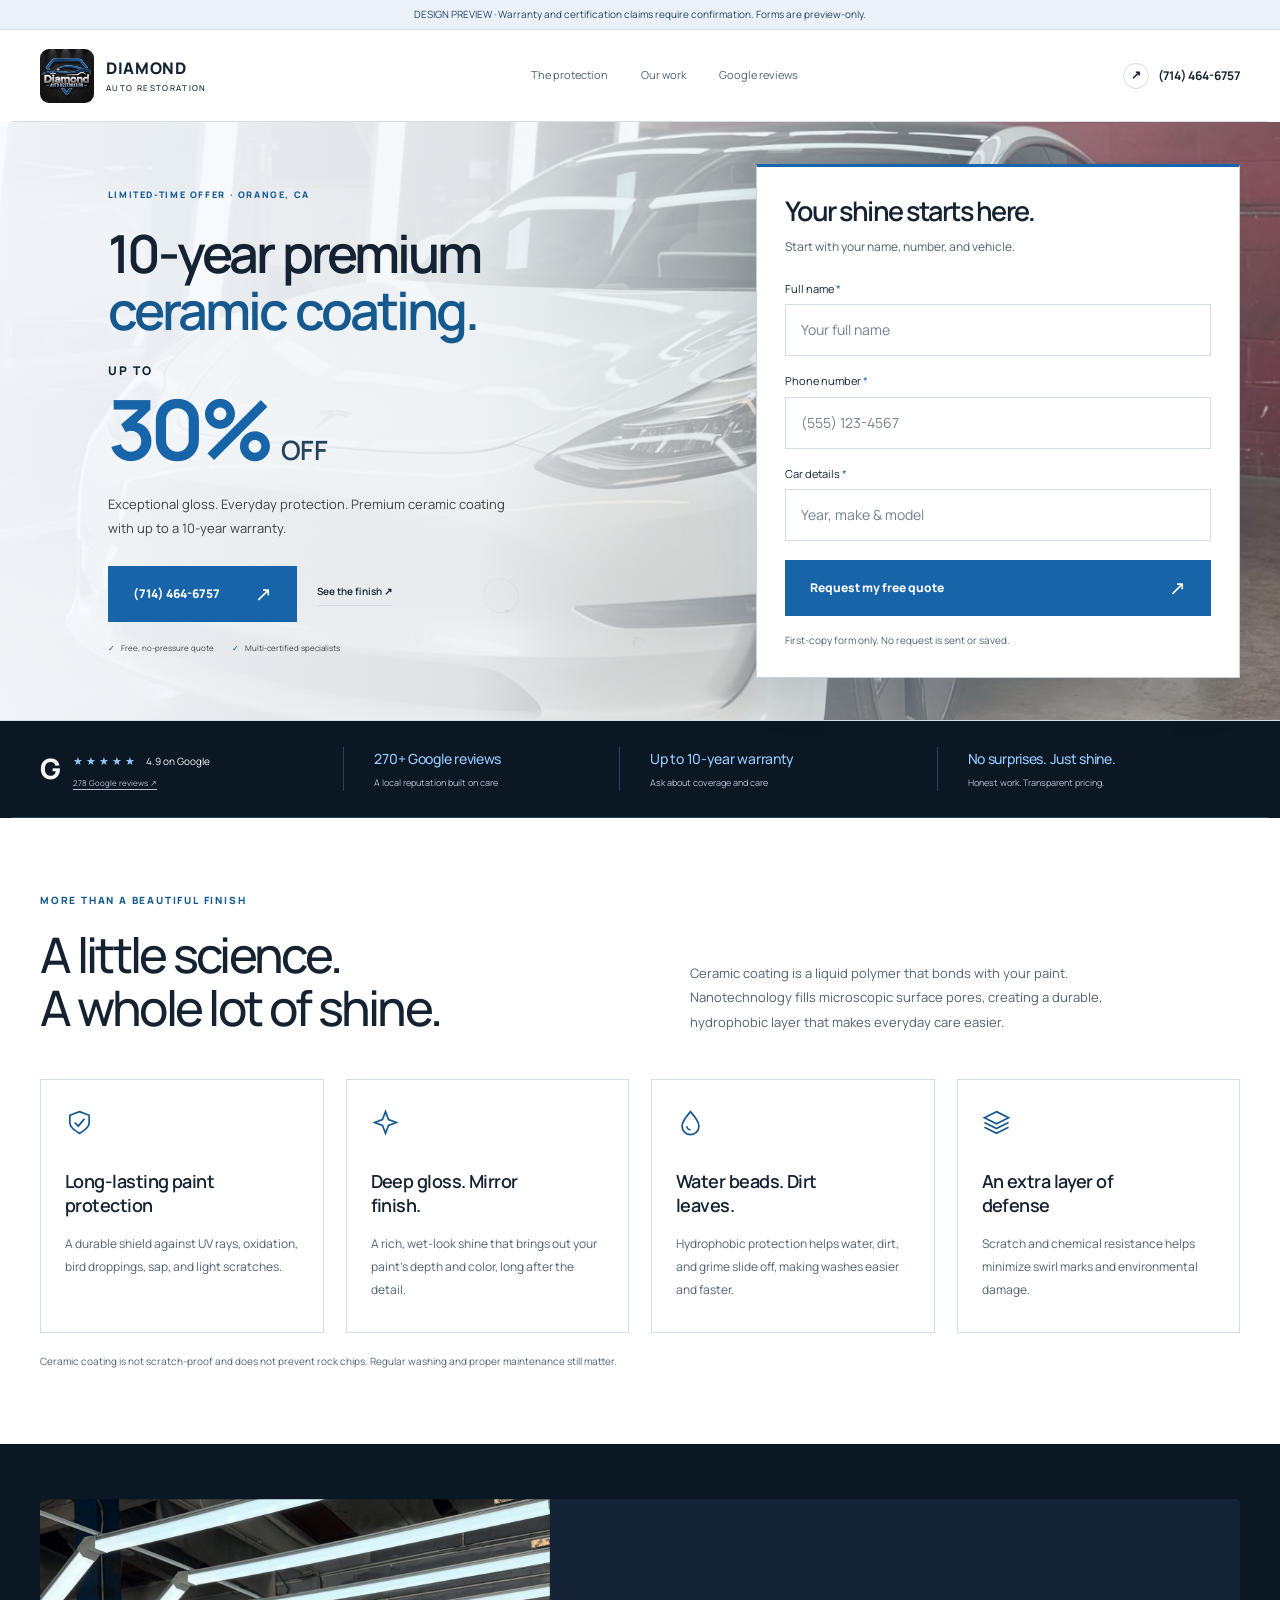
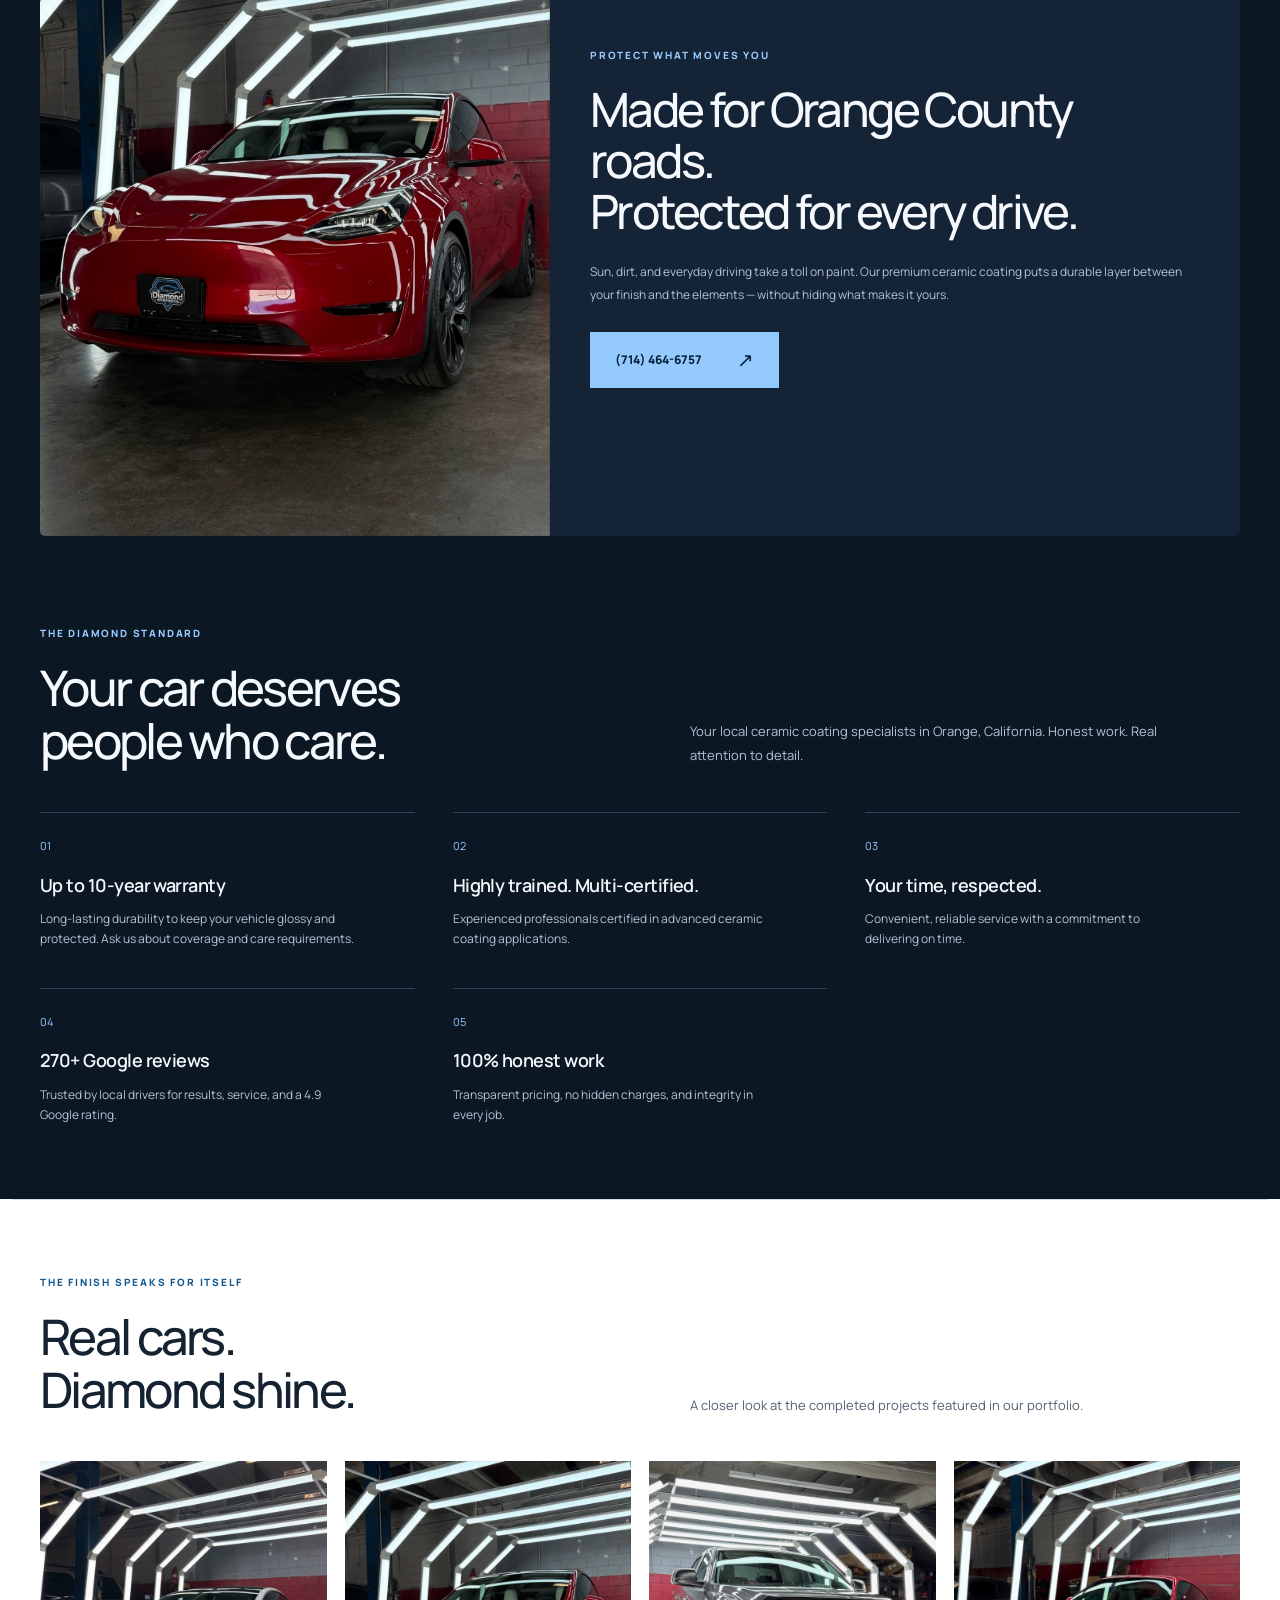
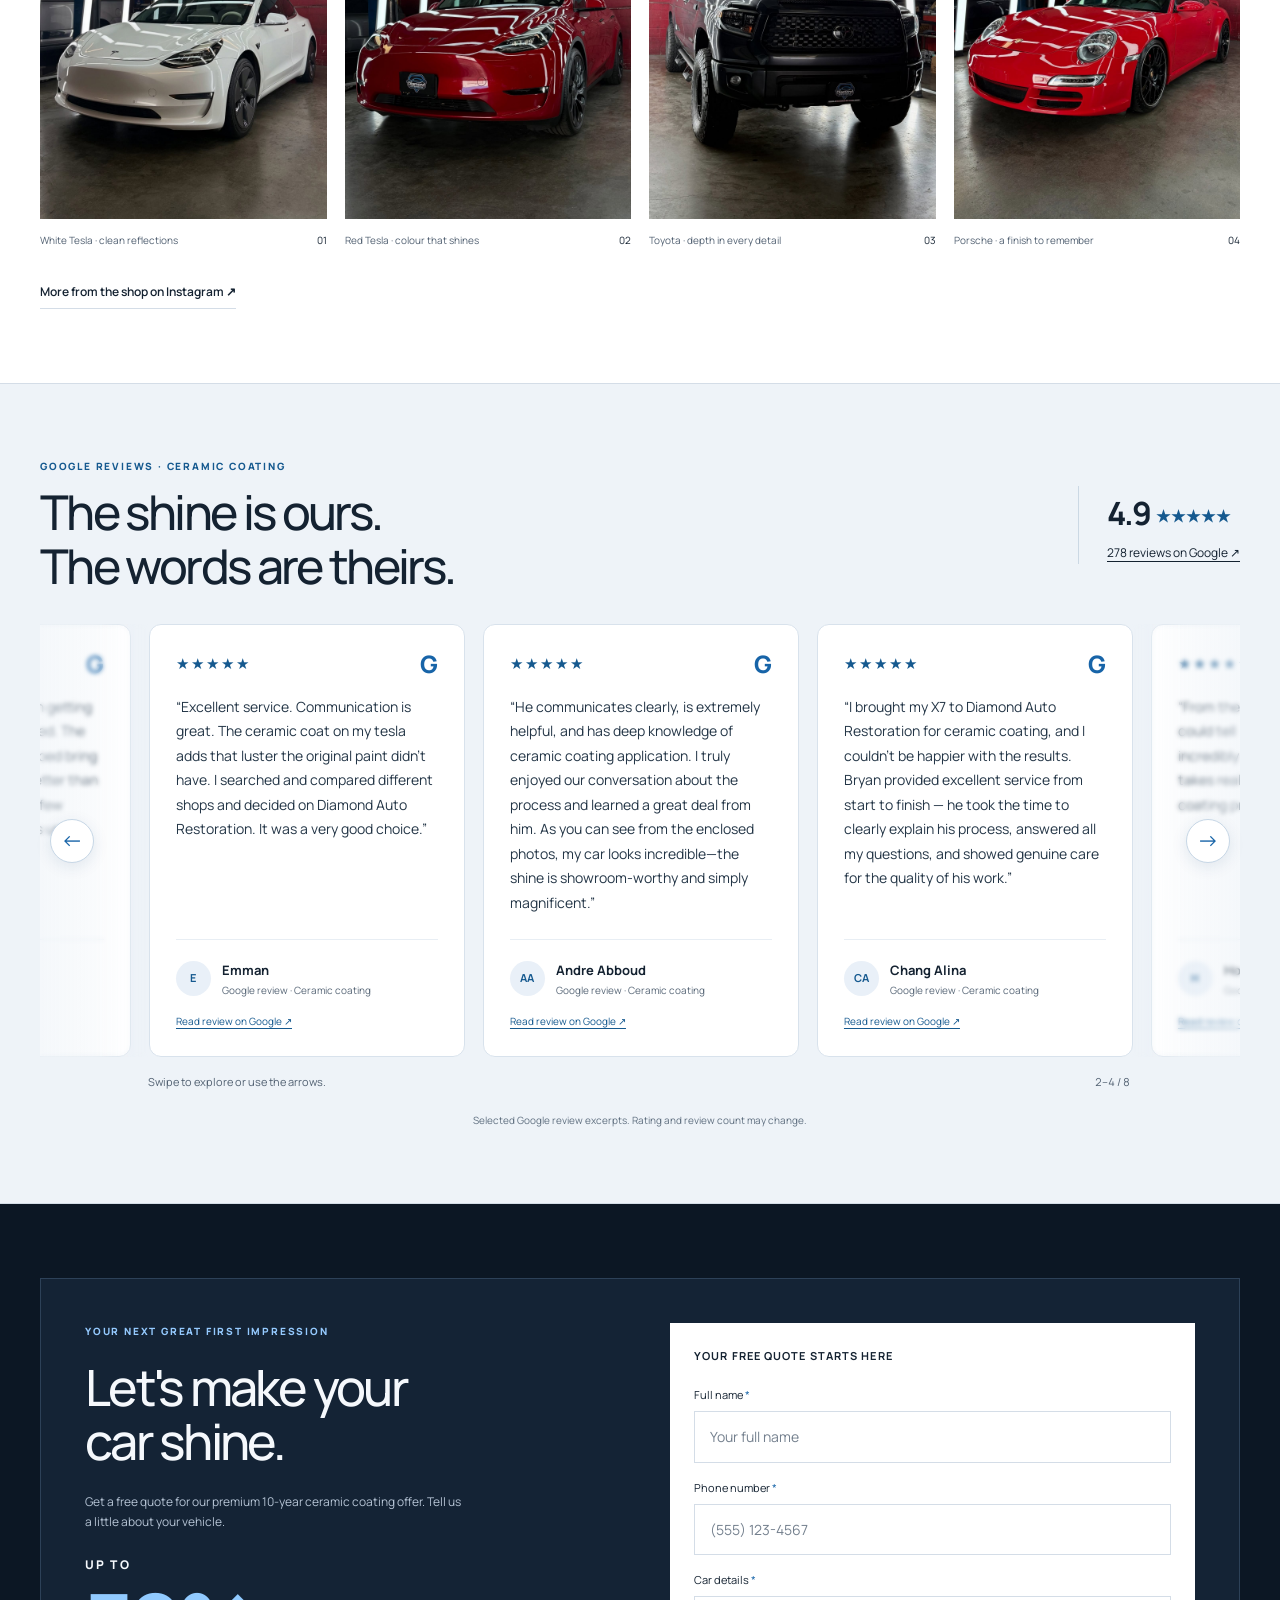
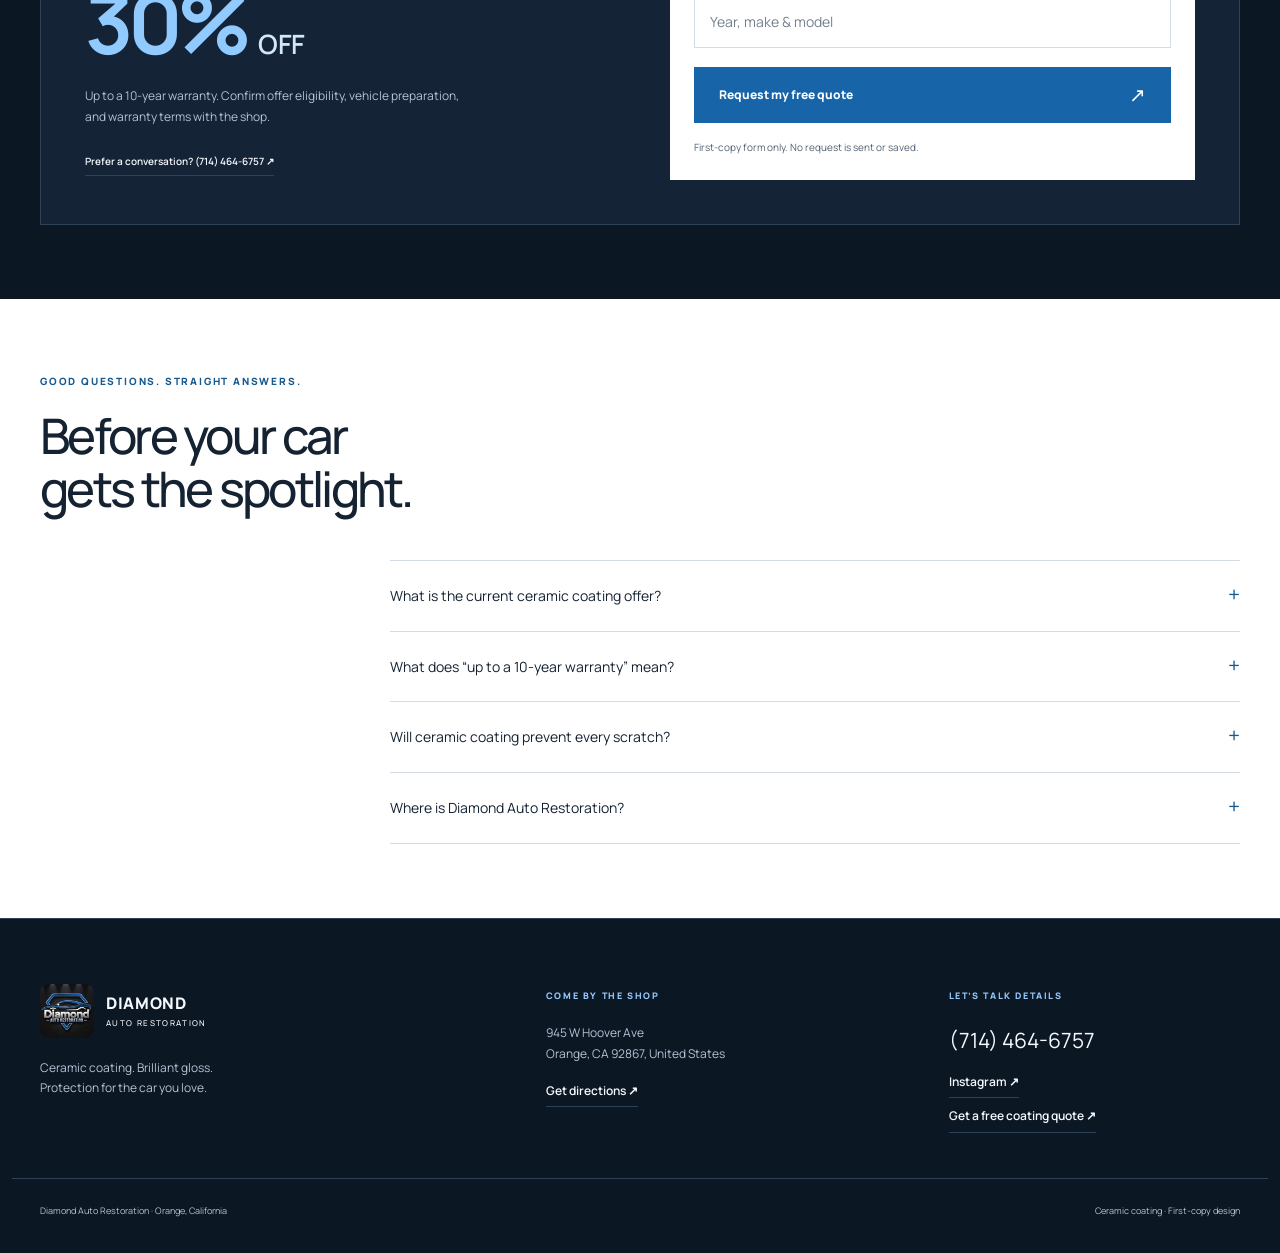
==== index.html @ 92ad7c6b "Keep only the phone button in the Orange County section" ====
<!doctype html>
<!--
  Diamond landing-page draft: selected card-carousel design, up to 30% off.
  Local preview: run python3 -m http.server 4174 --bind 127.0.0.1 from this directory; open /.
  No build or Super Shine scripts/analytics needed.
  Warranty and certification claims still need Diamond approval before publication.
  Forms are intentionally local-only for design review; connect Diamond's own form platform
  before launch, and route to a dedicated thank-you page only on its successful response.
  Logo/bio: https://www.instagram.com/diamond.auto.restoration/
  Portfolio/coating source: https://www.diamondautorestoration.com/services/ceramic-coating
  Google listing: https://share.google/E1xnnieaKPSy0a0ZR
  Eight sourced coating reviews; five Tesla-associated through wording or source photos.
  Edit index.html directly. Featured-review comparison and generator have been removed.
  Both offers use text-only blue emphasis; hero and Orange County sections show Diamond's phone button.
  Reviews show three full cards on desktop, two on tablet, and one on mobile, plus side peeks.
  The carousel starts one review in, with blurred/faded edges and overlaid side arrows.
  Native swipe and keyboard navigation stop at the eight real reviews; no duplicate cards.
  Browser regression check: await (await import('./smoke-review-carousel.js')).checkReviewCarousel()
  Each reviewer links to their individual Google Maps review, verified against Google's share data.
  Hero/scroll entrances and hover effects respect reduced motion; content stays visible without JS.
  Public design preview: https://sachita007.github.io/diamond-auto-restoration/
  Publish only this directory to the standalone Sachita007/diamond-auto-restoration repository.
  Never deploy it through Super Shine's repository or hosting configuration.
-->
<html lang="en">
<head>
  <meta charset="UTF-8">
  <meta name="viewport" content="width=device-width, initial-scale=1">
  <meta name="description" content="Ceramic coating in Orange, California. Discover Diamond Auto Restoration’s gloss, paint protection, Tesla customer reviews, and real results.">
  <meta name="robots" content="noindex, nofollow">
  <meta name="theme-color" content="#103f70">
  <title>Ceramic Coating in Orange, CA | Diamond Auto Restoration</title>
  <link rel="icon" href="assets/diamond-auto-restoration-instagram-profile.jpg">
  <link rel="preconnect" href="https://fonts.googleapis.com">
  <link rel="preconnect" href="https://fonts.gstatic.com" crossorigin>
  <link href="https://fonts.googleapis.com/css2?family=Manrope:wght@400;500;600;700;800&display=swap" rel="stylesheet">
  <link rel="stylesheet" href="base.css">
  <link rel="stylesheet" href="variant-f.css">
  <link rel="stylesheet" href="diamond.css">
  <link rel="stylesheet" href="review-variants.css">
  <script src="preview.js" defer></script>
  <script src="review-variants.js" defer></script>
</head>
<body class="variant-f diamond-page">
  <a class="skip-link" href="#main">Skip to content</a>
  <div class="draft-notice">DESIGN PREVIEW · Warranty and certification claims require confirmation. Forms are preview-only.</div>
  <header class="site-header container">
    <a class="brand" href="#" aria-label="Diamond Auto Restoration home">
      <img src="assets/diamond-auto-restoration-instagram-profile.jpg" alt="" width="60" height="60">
      <span>DIAMOND<small>AUTO RESTORATION</small></span>
    </a>
    <nav class="desktop-nav" aria-label="Main navigation">
      <a href="#benefits">The protection</a><a href="#portfolio">Our work</a><a href="#reviews">Google reviews</a>
    </nav>
    <a class="header-call" href="tel:+17144646757"><span class="phone-symbol" aria-hidden="true">↗</span> (714) 464-6757</a>
  </header>

  <main id="main">
    <section class="daylight-hero" aria-labelledby="daylight-title">
      <img class="daylight-backdrop" src="assets/ceramic-car-01.jpg" alt="" width="1440" height="1800" fetchpriority="high">
      <div class="container daylight-grid">
        <div class="daylight-copy">
          <span class="eyebrow">LIMITED-TIME OFFER · ORANGE, CA</span>
          <h1 id="daylight-title">10-year premium<br><span>ceramic coating.</span></h1>
          <div class="daylight-offer discount-offer"><span>UP TO</span><strong>30% <small>OFF</small></strong></div>
          <p>Exceptional gloss. Everyday protection. Premium ceramic coating with up to a 10-year warranty.</p>
          <div class="hero-buttons"><a class="button" href="tel:+17144646757">(714) 464-6757 <span aria-hidden="true">↗</span></a><a class="text-link" href="#portfolio">See the finish <span aria-hidden="true">↗</span></a></div>
          <div class="hero-assurance"><span>Free, no-pressure quote</span><span>Multi-certified specialists</span></div>
        </div>
        <aside class="daylight-card" aria-labelledby="hero-quote-title">
          <h2 id="hero-quote-title">Your shine starts here.</h2>
          <p>Start with your name, number, and vehicle.</p>
          <form class="quote-form" method="dialog">
            <label>Full name <span aria-hidden="true">*</span><input name="name" autocomplete="name" placeholder="Your full name" required maxlength="100"></label>
            <label>Phone number <span aria-hidden="true">*</span><input name="phone" type="tel" autocomplete="tel" placeholder="(555) 123-4567" required pattern="[+0-9 .\(\)\-]{7,25}" maxlength="25" title="Enter a phone number using 7–25 digits, spaces, or phone punctuation."></label>
            <label>Car details <span aria-hidden="true">*</span><input name="vehicle" placeholder="Year, make &amp; model" required maxlength="160"></label>
            <button class="button" type="submit">Request my free quote <span aria-hidden="true">↗</span></button>
            <p class="form-note">First-copy form only. No request is sent or saved.</p>
            <p class="form-status" role="status" tabindex="-1" hidden>This is the design first copy. Your request has not been sent. To contact Diamond, call <a href="tel:+17144646757">(714) 464-6757</a> or <a href="https://www.diamondautorestoration.com/contact-us">use the official enquiry page</a>.</p>
          </form>
        </aside>
      </div>
    </section>

    <div class="daylight-dark">
      <div class="studio-trust container">
        <div class="google-rating"><span class="google-letter" aria-hidden="true">G</span><div><span class="stars" aria-hidden="true">★★★★★</span><b>4.9 on Google</b><small><a href="https://share.google/E1xnnieaKPSy0a0ZR" target="_blank" rel="noopener noreferrer">278 Google reviews ↗</a></small></div></div>
        <div><strong>270+ Google reviews</strong><small>A local reputation built on care</small></div>
        <div><strong>Up to 10-year warranty</strong><small>Ask about coverage and care</small></div>
        <div><strong>No surprises. Just shine.</strong><small>Honest work. Transparent pricing.</small></div>
      </div>
    </div>

    <section id="benefits" class="section container" aria-labelledby="benefits-title">
      <div class="section-heading"><span class="eyebrow">MORE THAN A BEAUTIFUL FINISH</span><h2 id="benefits-title">A little science.<br>A whole lot of shine.</h2><p>Ceramic coating is a liquid polymer that bonds with your paint. Nanotechnology fills microscopic surface pores, creating a durable, hydrophobic layer that makes everyday care easier.</p></div>
      <div class="benefit-grid">
        <article class="benefit"><div class="benefit-icon"><svg viewBox="0 0 24 24" fill="none" stroke="currentColor" stroke-width="1.4" aria-hidden="true"><path d="m12 3 8 3v6c0 5-8 9-8 9s-8-4-8-9V6l8-3Z"/><path d="m8 12 3 3 5-6"/></svg></div><h3>Long-lasting paint protection</h3><p>A durable shield against UV rays, oxidation, bird droppings, sap, and light scratches.</p></article>
        <article class="benefit"><div class="benefit-icon"><svg viewBox="0 0 24 24" fill="none" stroke="currentColor" stroke-width="1.4" aria-hidden="true"><path d="m12 3 2.5 6.5L21 12l-6.5 2.5L12 21l-2.5-6.5L3 12l6.5-2.5L12 3Z"/></svg></div><h3>Deep gloss. Mirror finish.</h3><p>A rich, wet-look shine that brings out your paint’s depth and color, long after the detail.</p></article>
        <article class="benefit"><div class="benefit-icon"><svg viewBox="0 0 24 24" fill="none" stroke="currentColor" stroke-width="1.4" aria-hidden="true"><path d="M12 3S5 11 5 15a7 7 0 0 0 14 0c0-4-7-12-7-12Z"/><path d="M9 15a3 3 0 0 0 3 3"/></svg></div><h3>Water beads. Dirt leaves.</h3><p>Hydrophobic protection helps water, dirt, and grime slide off, making washes easier and faster.</p></article>
        <article class="benefit"><div class="benefit-icon"><svg viewBox="0 0 24 24" fill="none" stroke="currentColor" stroke-width="1.4" aria-hidden="true"><path d="m12 3 10 5-10 5L2 8l10-5Z"/><path d="m2 12 10 5 10-5M2 16l10 5 10-5"/></svg></div><h3>An extra layer of defense</h3><p>Scratch and chemical resistance helps minimize swirl marks and environmental damage.</p></article>
      </div>
      <p class="fine-print">Ceramic coating is not scratch-proof and does not prevent rock chips. Regular washing and proper maintenance still matter.</p>
    </section>

    <div class="daylight-dark daylight-story">
      <div class="container">
        <section class="studio-statement" aria-labelledby="story-title">
          <img src="assets/ceramic-car-02.jpg" alt="Red Tesla with a reflective finish in Diamond Auto Restoration’s coating studio" width="1440" height="1800" loading="lazy">
          <div><span class="eyebrow">PROTECT WHAT MOVES YOU</span><h2 id="story-title">Made for Orange County roads.<br>Protected for every drive.</h2><p>Sun, dirt, and everyday driving take a toll on paint. Our premium ceramic coating puts a durable layer between your finish and the elements — without hiding what makes it yours.</p><div class="hero-buttons"><a class="button" href="tel:+17144646757">(714) 464-6757 <span aria-hidden="true">↗</span></a></div></div>
        </section>
      </div>
      <section id="why" class="section container" aria-labelledby="why-title">
        <div class="section-heading"><span class="eyebrow">THE DIAMOND STANDARD</span><h2 id="why-title">Your car deserves<br>people who care.</h2><p>Your local ceramic coating specialists in Orange, California. Honest work. Real attention to detail.</p></div>
        <div class="why-grid">
          <article class="reason"><span class="reason-number">01</span><h3>Up to 10-year warranty</h3><p>Long-lasting durability to keep your vehicle glossy and protected. Ask us about coverage and care requirements.</p></article>
          <article class="reason"><span class="reason-number">02</span><h3>Highly trained. Multi-certified.</h3><p>Experienced professionals certified in advanced ceramic coating applications.</p></article>
          <article class="reason"><span class="reason-number">03</span><h3>Your time, respected.</h3><p>Convenient, reliable service with a commitment to delivering on time.</p></article>
          <article class="reason"><span class="reason-number">04</span><h3>270+ Google reviews</h3><p>Trusted by local drivers for results, service, and a 4.9 Google rating.</p></article>
          <article class="reason"><span class="reason-number">05</span><h3>100% honest work</h3><p>Transparent pricing, no hidden charges, and integrity in every job.</p></article>
        </div>
      </section>
    </div>

    <section id="portfolio" class="section container" aria-labelledby="portfolio-title">
      <div class="section-heading"><span class="eyebrow">THE FINISH SPEAKS FOR ITSELF</span><h2 id="portfolio-title">Real cars.<br>Diamond shine.</h2><p>A closer look at the completed projects featured in our portfolio.</p></div>
      <div class="portfolio-grid">
        <figure><img src="assets/ceramic-car-01.jpg" alt="White Tesla in Diamond’s ceramic coating studio" loading="lazy" width="1440" height="1800"><figcaption><span>White Tesla · clean reflections</span><span>01</span></figcaption></figure>
        <figure><img src="assets/ceramic-car-02.jpg" alt="Red Tesla with Diamond Auto Restoration plate and glossy paint" loading="lazy" width="1440" height="1800"><figcaption><span>Red Tesla · colour that shines</span><span>02</span></figcaption></figure>
        <figure><img src="assets/ceramic-car-03.jpg" alt="Dark Toyota pickup reflecting the Diamond studio lights" loading="lazy" width="1440" height="1800"><figcaption><span>Toyota · depth in every detail</span><span>03</span></figcaption></figure>
        <figure><img src="assets/ceramic-car-04.jpg" alt="Red Porsche in Diamond Auto Restoration’s ceramic coating portfolio" loading="lazy" width="1440" height="1800"><figcaption><span>Porsche · a finish to remember</span><span>04</span></figcaption></figure>
      </div>
      <a class="text-link" href="https://www.instagram.com/diamond.auto.restoration/" target="_blank" rel="noopener noreferrer">More from the shop on Instagram <span aria-hidden="true">↗</span></a>
    </section>

    <section id="reviews" class="reviews-section review-version-cards" aria-labelledby="reviews-title">
      <div class="section container">
        <div class="section-heading"><span class="eyebrow">GOOGLE REVIEWS · CERAMIC COATING</span><h2 id="reviews-title">The shine is ours.<br>The words are theirs.</h2><div class="review-summary"><strong>4.9 <span class="stars" aria-hidden="true">★★★★★</span></strong><a href="https://share.google/E1xnnieaKPSy0a0ZR" target="_blank" rel="noopener noreferrer">278 reviews on Google ↗</a><p>Real experiences.<br>A finish worth talking about.</p></div></div>
        <div class="review-stage">
          
          <div class="review-carousel">
            <div id="review-track" class="review-track" role="region" aria-label="Ceramic coating customer reviews" aria-describedby="reviews-help" tabindex="0">
          <article class="review-card" aria-label="Review 1 of 8">
            <div class="review-top"><span class="stars" aria-label="5 out of 5 stars">★★★★★</span><span class="google-letter" aria-hidden="true">G</span></div>
            <blockquote>“Bryan did an awesome job with getting my Tesla Model 3 ceramic coated. The one step polish he did really helped bring out the paint shine and even better than factory when I had picked it up few weeks back. Car looks like glass under the sun.”</blockquote>
            <div class="review-author"><span class="avatar" aria-hidden="true">OW</span><div><strong>Oliver Wong</strong><small>Google review · Ceramic coating</small></div></div>
            <a class="review-source" href="https://www.google.com/maps/reviews/data=!4m8!14m7!1m6!2m5!1sCi9DQUlRQUNvZENodHljRjlvT25wS2JUSlVlV3d0YnpSRlVXRjVSRzVEUlVsbE1FRRAB!2m1!1s0x0:0xcd00a40884d2c990!3m1!1s2@1:CAIQACodChtycF9oOnpKbTJUeWwtbzRFUWF5RG5DRUllMEE%7C%7C?hl=en-GB" target="_blank" rel="noopener noreferrer">Read review on Google ↗</a>
          </article>
          <article class="review-card" aria-label="Review 2 of 8">
            <div class="review-top"><span class="stars" aria-label="5 out of 5 stars">★★★★★</span><span class="google-letter" aria-hidden="true">G</span></div>
            <blockquote>“Excellent service. Communication is great. The ceramic coat on my tesla adds that luster the original paint didn't have. I searched and compared different shops and decided on Diamond Auto Restoration. It was a very good choice.”</blockquote>
            <div class="review-author"><span class="avatar" aria-hidden="true">E</span><div><strong>Emman</strong><small>Google review · Ceramic coating</small></div></div>
            <a class="review-source" href="https://www.google.com/maps/reviews/data=!4m8!14m7!1m6!2m5!1sCi9DQUlRQUNvZENodHljRjlvT25kRWJWcDFRbUZPVFhsdGEzaEdZakJXTTFNek1tYxAB!2m1!1s0x0:0xcd00a40884d2c990!3m1!1s2@1:CAIQACodChtycF9oOndEbVp1QmFOTXlta3hGYjBWM1MzMmc%7C%7C?hl=en-GB" target="_blank" rel="noopener noreferrer">Read review on Google ↗</a>
          </article>
          <article class="review-card" aria-label="Review 3 of 8">
            <div class="review-top"><span class="stars" aria-label="5 out of 5 stars">★★★★★</span><span class="google-letter" aria-hidden="true">G</span></div>
            <blockquote>“He communicates clearly, is extremely helpful, and has deep knowledge of ceramic coating application. I truly enjoyed our conversation about the process and learned a great deal from him. As you can see from the enclosed photos, my car looks incredible—the shine is showroom-worthy and simply magnificent.”</blockquote>
            <div class="review-author"><span class="avatar" aria-hidden="true">AA</span><div><strong>Andre Abboud</strong><small>Google review · Ceramic coating</small></div></div>
            <a class="review-source" href="https://www.google.com/maps/reviews/data=!4m8!14m7!1m6!2m5!1sCi9DQUlRQUNvZENodHljRjlvT2tWU0xYVlNOVXRDZVdkWFgweFBRMUZOVUhremRIYxAB!2m1!1s0x0:0xcd00a40884d2c990!3m1!1s2@1:CAIQACodChtycF9oOkVSLXVSNUtCeWdXX0xPQ1FNUHkzdHc%7C%7C?hl=en-GB" target="_blank" rel="noopener noreferrer">Read review on Google ↗</a>
          </article>
          <article class="review-card" aria-label="Review 4 of 8">
            <div class="review-top"><span class="stars" aria-label="5 out of 5 stars">★★★★★</span><span class="google-letter" aria-hidden="true">G</span></div>
            <blockquote>“I brought my X7 to Diamond Auto Restoration for ceramic coating, and I couldn't be happier with the results. Bryan provided excellent service from start to finish — he took the time to clearly explain his process, answered all my questions, and showed genuine care for the quality of his work.”</blockquote>
            <div class="review-author"><span class="avatar" aria-hidden="true">CA</span><div><strong>Chang Alina</strong><small>Google review · Ceramic coating</small></div></div>
            <a class="review-source" href="https://www.google.com/maps/reviews/data=!4m8!14m7!1m6!2m5!1sCi9DQUlRQUNvZENodHljRjlvT2xZMFMxaFJaelUzYlRoVFlTMUlWRVJGUXpkaE1HYxAB!2m1!1s0x0:0xcd00a40884d2c990!3m1!1s2@1:CAIQACodChtycF9oOlY0S1hRZzU3bThTYS1IVERFQzdhMGc%7C%7C?hl=en-GB" target="_blank" rel="noopener noreferrer">Read review on Google ↗</a>
          </article>
          <article class="review-card" aria-label="Review 5 of 8">
            <div class="review-top"><span class="stars" aria-label="5 out of 5 stars">★★★★★</span><span class="google-letter" aria-hidden="true">G</span></div>
            <blockquote>“From the moment I dropped off my car, I could tell I was in good hands. He’s incredibly detail oriented, patient, and takes real pride in his work! The ceramic coating process was meticulous.”</blockquote>
            <div class="review-author"><span class="avatar" aria-hidden="true">H</span><div><strong>Hosh</strong><small>Google review · Ceramic coating</small></div></div>
            <a class="review-source" href="https://www.google.com/maps/reviews/data=!4m8!14m7!1m6!2m5!1sChZDSUhNMG9nS0VJQ0FnTUNZMUllWVdnEAE!2m1!1s0x0:0xcd00a40884d2c990!3m1!1s2@1:CIHM0ogKEICAgMCY1IeYWg%7C%7C?hl=en-GB" target="_blank" rel="noopener noreferrer">Read review on Google ↗</a>
          </article>
          <article class="review-card" aria-label="Review 6 of 8">
            <div class="review-top"><span class="stars" aria-label="5 out of 5 stars">★★★★★</span><span class="google-letter" aria-hidden="true">G</span></div>
            <blockquote>“Diamond Auto Restoration was my choice for a coating of ceramic wax. I purchased a new Tesla and needed the treatment rapidly. I received a quote, accepted it and dropped my Tesla at their location. Four hours later I picked it up.”</blockquote>
            <div class="review-author"><span class="avatar" aria-hidden="true">DR</span><div><strong>David Rothman</strong><small>Google review · Ceramic coating</small></div></div>
            <a class="review-source" href="https://www.google.com/maps/reviews/data=!4m8!14m7!1m6!2m5!1sCi9DQUlRQUNvZENodHljRjlvT2poQmNHOHdkRjh5WVZkZk1GcHRlWEpNU25sVlVFRRAB!2m1!1s0x0:0xcd00a40884d2c990!3m1!1s2@1:CAIQACodChtycF9oOjhBcG8wdF8yYVdfMFpteXJMSnlVUEE%7C%7C?hl=en-GB" target="_blank" rel="noopener noreferrer">Read review on Google ↗</a>
          </article>
          <article class="review-card" aria-label="Review 7 of 8">
            <div class="review-top"><span class="stars" aria-label="5 out of 5 stars">★★★★★</span><span class="google-letter" aria-hidden="true">G</span></div>
            <blockquote>“I recently had my Honda Pilot ceramic coated at this establishment, and the results exceeded my expectations. From start to finish, the team was professional, knowledgeable, and took the time to explain the process and benefits of ceramic coating.”</blockquote>
            <div class="review-author"><span class="avatar" aria-hidden="true">LR</span><div><strong>Laura Rodriguez-Gomez</strong><small>Google review · Ceramic coating</small></div></div>
            <a class="review-source" href="https://www.google.com/maps/reviews/data=!4m8!14m7!1m6!2m5!1sCi9DQUlRQUNvZENodHljRjlvT2pKRWVIQkxRazlIVFY5M1MxVkhURFZTYm1seVVuYxAB!2m1!1s0x0:0xcd00a40884d2c990!3m1!1s2@1:CAIQACodChtycF9oOjJEeHBLQk9HTV93S1VHTDVSbmlyUnc%7C%7C?hl=en-GB" target="_blank" rel="noopener noreferrer">Read review on Google ↗</a>
          </article>
          <article class="review-card" aria-label="Review 8 of 8">
            <div class="review-top"><span class="stars" aria-label="5 out of 5 stars">★★★★★</span><span class="google-letter" aria-hidden="true">G</span></div>
            <blockquote>“Love the result of the ceramic coating by Diamond Auto Restoration. They have their own shop that you go to and not someone that comes to your place and do it outside.”</blockquote>
            <div class="review-author"><span class="avatar" aria-hidden="true">RD</span><div><strong>Roy David</strong><small>Google review · Ceramic coating</small></div></div>
            <a class="review-source" href="https://www.google.com/maps/reviews/data=!4m8!14m7!1m6!2m5!1sCi9DQUlRQUNvZENodHljRjlvT2tWelJHVlhVbVZuZVhaTU1EVlliR2gwYW5kclgzYxAB!2m1!1s0x0:0xcd00a40884d2c990!3m1!1s2@1:CAIQACodChtycF9oOkVzRGVXUmVneXZMMDVYbGh0andrX3c%7C%7C?hl=en-GB" target="_blank" rel="noopener noreferrer">Read review on Google ↗</a>
          </article>
            </div>
            <div class="reviews-toolbar">
              <p id="reviews-help">Swipe to explore or use the arrows.</p>
              <div class="review-controls" hidden>
                <button type="button" data-review-step="-1" aria-label="Previous review" aria-controls="review-track">←</button>
                <output class="review-position" aria-live="polite" aria-atomic="true">1 / 8</output>
                <button type="button" data-review-step="1" aria-label="Next review" aria-controls="review-track">→</button>
              </div>
            </div>
          </div>
        </div>
        <p class="fine-print">Selected Google review excerpts. Rating and review count may change.</p>
      </div>
    </section>

    <div class="daylight-dark">
      <section id="quote" class="section container" aria-labelledby="quote-title">
        <div class="quote-layout">
          <div class="quote-copy"><span class="eyebrow">YOUR NEXT GREAT FIRST IMPRESSION</span><h2 id="quote-title">Let's make your<br>car shine.</h2><p>Get a free quote for our premium 10-year ceramic coating offer. Tell us a little about your vehicle.</p><div class="discount-offer"><span>UP TO</span><strong>30% <small>OFF</small></strong></div><p>Up to a 10-year warranty. Confirm offer eligibility, vehicle preparation, and warranty terms with the shop.</p><a class="text-link" href="tel:+17144646757">Prefer a conversation? (714) 464-6757 ↗</a></div>
          <form class="quote-form lower-quote-form" method="dialog">
            <span class="form-kicker">YOUR FREE QUOTE STARTS HERE</span>
            <label>Full name <span aria-hidden="true">*</span><input name="name" autocomplete="name" placeholder="Your full name" required maxlength="100"></label>
            <label>Phone number <span aria-hidden="true">*</span><input name="phone" type="tel" autocomplete="tel" placeholder="(555) 123-4567" required pattern="[+0-9 .\(\)\-]{7,25}" maxlength="25" title="Enter a phone number using 7–25 digits, spaces, or phone punctuation."></label>
            <label>Car details <span aria-hidden="true">*</span><input name="vehicle" placeholder="Year, make &amp; model" required maxlength="160"></label>
            <button class="button" type="submit">Request my free quote <span aria-hidden="true">↗</span></button>
            <p class="form-note">First-copy form only. No request is sent or saved.</p>
            <p class="form-status" role="status" tabindex="-1" hidden>This is the design first copy. Your request has not been sent. To contact Diamond, call <a href="tel:+17144646757">(714) 464-6757</a> or <a href="https://www.diamondautorestoration.com/contact-us">use the official enquiry page</a>.</p>
          </form>
        </div>
      </section>
    </div>

    <section id="faq" class="section container" aria-labelledby="faq-title">
      <div class="section-heading"><span class="eyebrow">GOOD QUESTIONS. STRAIGHT ANSWERS.</span><h2 id="faq-title">Before your car<br>gets the spotlight.</h2></div>
      <div class="faq-list">
        <details><summary>What is the current ceramic coating offer?</summary><p>Get up to 30% off premium ceramic coating for a limited time. Request a free quote from Diamond Auto Restoration to confirm your vehicle’s preparation needs, offer eligibility, and final quote.</p></details>
        <details><summary>What does “up to a 10-year warranty” mean?</summary><p>The advertised coating offers up to 10 years of warranty and durability. Ask Diamond Auto Restoration about the specific coverage, eligibility, and maintenance requirements for your vehicle before booking.</p></details>
        <details><summary>Will ceramic coating prevent every scratch?</summary><p>No. It helps resist light scratches, swirl marks, chemicals, and environmental contamination, but it is not scratch-proof. Proper care still matters.</p></details>
        <details><summary>Where is Diamond Auto Restoration?</summary><p>Visit us at 945 W Hoover Ave, Orange, CA 92867, United States. Call <a href="tel:+17144646757">(714) 464-6757</a> to discuss your vehicle.</p></details>
      </div>
    </section>
  </main>

  <footer class="site-footer">
    <div class="container footer-grid">
      <div><a class="brand" href="#"><img src="assets/diamond-auto-restoration-instagram-profile.jpg" alt="Diamond Auto Restoration Instagram logo" width="60" height="60"><span>DIAMOND<small>AUTO RESTORATION</small></span></a><p>Ceramic coating. Brilliant gloss.<br>Protection for the car you love.</p></div>
      <div><span class="eyebrow">COME BY THE SHOP</span><address>945 W Hoover Ave<br>Orange, CA 92867, United States</address><a class="text-link" href="https://share.google/E1xnnieaKPSy0a0ZR" target="_blank" rel="noopener noreferrer">Get directions ↗</a></div>
      <div><span class="eyebrow">LET’S TALK DETAILS</span><a class="footer-phone" href="tel:+17144646757">(714) 464-6757</a><a class="text-link" href="https://www.instagram.com/diamond.auto.restoration/" target="_blank" rel="noopener noreferrer">Instagram ↗</a><a class="text-link" href="https://www.diamondautorestoration.com/contact-us">Get a free coating quote ↗</a></div>
    </div>
    <div class="container footer-bottom"><span>Diamond Auto Restoration · Orange, California</span><span>Ceramic coating · First-copy design</span></div>
  </footer>
</body>
</html>
---- base.css ----
*{box-sizing:border-box}html{scroll-behavior:smooth;scroll-padding-top:30px}body{margin:0;--bg:#101110;--surface:#191b19;--text:#f6f5ef;--muted:#a9ada7;--line:#343832;--accent:#d6eea6;--on-accent:#172015;background:var(--bg);color:var(--text);font-family:'Manrope',sans-serif;font-size:14px;line-height:1.7}button,input{font:inherit}button,a,input,summary{-webkit-tap-highlight-color:transparent}a{color:inherit;text-decoration:none}button,a,summary{touch-action:manipulation}button{cursor:pointer}a:hover{text-decoration:none}a:focus-visible,button:focus-visible,input:focus-visible,summary:focus-visible{outline:3px solid var(--accent);outline-offset:5px}button:disabled{cursor:default}img{display:block;max-width:100%;object-fit:cover}h1,h2,h3,p,figure{margin:0}h1,h2,h3{line-height:1.08}h1,h2{font-weight:500;letter-spacing:-.055em}p{color:var(--muted)}h3{font-size:18px;font-weight:600;letter-spacing:-.03em;line-height:1.35}.container{width:min(1256px,100%);margin-inline:auto;padding-inline:28px}.section{padding-block:94px}.eyebrow{display:block;color:var(--accent);font-size:10px;letter-spacing:.18em;font-weight:800;line-height:1.7;margin-bottom:20px}.button{display:inline-flex;align-items:center;justify-content:space-between;gap:35px;background:var(--accent);color:var(--on-accent);padding:17px 24px;font-size:12px;line-height:1.5;font-weight:800;border:1px solid transparent;border-radius:3px;transition:filter .2s,transform .2s}.button:hover{filter:brightness(1.1);transform:translateY(-2px)}.button span{font-size:20px;font-weight:400;line-height:1}.button.secondary{background:transparent;color:var(--text);border-color:var(--line)}.text-link{display:inline-block;font-size:12px;border-bottom:1px solid var(--line);padding-bottom:5px;font-weight:600}.text-link:hover{color:var(--accent)}.site-header{height:100px;display:flex;align-items:center;justify-content:space-between;gap:28px;position:relative;z-index:5}.brand{display:flex;align-items:center;gap:12px;flex-shrink:0}.brand img{border-radius:50%;width:49px;height:49px}.brand>span{font-size:16px;font-weight:800;letter-spacing:.04em;line-height:1.25}.brand small{display:block;font-size:8px;font-weight:500;letter-spacing:.31em;margin-top:5px}.desktop-nav{display:flex;gap:33px;font-size:11px;color:var(--muted)}.desktop-nav a:hover{color:var(--text)}.header-call{font-size:12px;font-weight:700}.phone-symbol{display:inline-flex;width:26px;height:26px;align-items:center;justify-content:center;border:1px solid var(--line);border-radius:50%;margin-right:7px}.menu-toggle{display:none}.section-heading{display:grid;grid-template-columns:1fr 1fr;gap:0 100px;margin-bottom:44px}.section-heading .eyebrow{grid-column:1/-1}.section-heading h2{font-size:49px}.section-heading>p{max-width:470px;font-size:13px;align-self:end;line-height:1.9}.benefit-grid{display:grid;grid-template-columns:repeat(4,1fr);gap:22px}.benefit{border:1px solid var(--line);padding:28px 24px 30px;border-radius:4px}.benefit-icon{width:29px;height:29px;color:var(--accent);margin-bottom:32px}.benefit-icon svg{width:100%;height:100%}.benefit h3{max-width:190px;margin-bottom:16px}.benefit p{font-size:12px;line-height:1.9}.fine-print{font-size:10px;margin-top:20px}.why-grid{display:grid;grid-template-columns:repeat(3,1fr);gap:38px}.reason{border-top:1px solid var(--line);padding-top:24px}.reason-number{color:var(--accent);font-size:11px;display:block;margin-bottom:17px}.reason h3{margin-bottom:12px}.reason p{font-size:12px;max-width:320px}.portfolio-grid{display:grid;grid-template-columns:repeat(4,1fr);gap:18px;margin-bottom:30px}.portfolio-grid img{height:340px;width:100%;filter:saturate(.85);border-radius:3px;transition:filter .2s}.portfolio-grid figure:hover img{filter:saturate(1.15)}.portfolio-grid figcaption{display:flex;justify-content:space-between;gap:12px;padding-top:13px;font-size:10px;color:var(--muted)}.portfolio-grid figcaption>span:last-child{white-space:nowrap;color:var(--text)}.quote-layout{display:grid;grid-template-columns:1fr 1fr;gap:100px;padding:60px;background:var(--surface);border:1px solid var(--line);border-radius:5px}.quote-copy h2{font-size:50px;margin-bottom:24px}.quote-copy>p{font-size:12px;max-width:380px}.quote-price{display:flex;align-items:center;gap:20px;margin:24px 0}.quote-price strong{font-size:64px;line-height:1.2;letter-spacing:-.07em;font-weight:500}.quote-price s{font-size:21px;color:var(--muted)}.quote-price small{display:block;font-size:10px;color:var(--accent)}.quote-copy .text-link{margin-top:26px;font-size:10px}.quote-form{display:grid;gap:16px;align-content:start}.form-kicker{font-size:11px;font-weight:700;letter-spacing:.1em;margin-bottom:5px}.quote-form label{display:block;font-size:11px}.quote-form label>span{color:var(--accent)}.quote-form input{display:block;width:100%;padding:13px 15px;color:var(--text);background:var(--bg);border:1px solid var(--line);border-radius:3px;margin-top:6px;font-size:12px}.quote-form input::placeholder{color:var(--muted);opacity:.8}.quote-form .button{width:100%;margin-top:3px}.form-note{font-size:10px;line-height:1.7}.form-note a{text-decoration:underline}.form-status{font-size:12px;padding:14px;border:1px solid var(--accent);color:var(--text)}.faq-list{max-width:850px;margin-left:auto}details{border-top:1px solid var(--line);padding:23px 0}details:last-child{border-bottom:1px solid var(--line)}summary{cursor:pointer;list-style:none;font-size:14px;display:flex;justify-content:space-between;gap:20px}summary::-webkit-details-marker{display:none}summary::after{content:'+';color:var(--accent);font-size:21px;line-height:1}details[open] summary::after{content:'−'}details p{font-size:12px;padding:16px 40px 0 0;max-width:750px}.site-footer{border-top:1px solid var(--line);padding-top:65px;padding-bottom:110px}.footer-grid{display:grid;grid-template-columns:1.3fr 1fr .85fr;gap:60px}.footer-grid p{font-size:12px;margin-top:20px}.footer-grid .eyebrow{font-size:9px;margin:4px 0 20px}.footer-grid address{font-size:12px;font-style:normal;color:var(--muted);margin-bottom:14px}.footer-phone{display:block;font-size:21px;margin-bottom:13px}.footer-grid>div:last-child .text-link{display:table;margin-top:8px}.footer-bottom{display:flex;justify-content:space-between;border-top:1px solid var(--line);margin-top:45px;padding-top:24px;font-size:9px;color:var(--muted)}.skip-link{position:fixed;left:20px;top:-100px;z-index:100;background:var(--accent);color:var(--on-accent);padding:12px}.skip-link:focus{top:10px}.prototype-switcher{position:fixed;z-index:50;bottom:20px;left:50%;transform:translateX(-50%);display:flex;align-items:center;gap:15px;background:#faf9f4;color:#191b19;border:1px solid #d8d8cf;padding:9px 11px;border-radius:10px;box-shadow:0 7px 35px #0004;font-family:'Manrope',sans-serif;white-space:nowrap}.prototype-switcher button{width:32px;height:35px;border:0;border-radius:5px;background:#eaece5;color:#1b211a;font-size:20px}.prototype-switcher button:hover{background:#d5e3c4}.prototype-switcher>div:nth-child(2){min-width:157px}.switcher-caption{display:block;font-size:7px;letter-spacing:.18em;color:#676b62;font-weight:800}.prototype-switcher #variant-label{display:block;font-size:11px;font-weight:800}.variant-dots{display:flex;gap:3px}.variant-dots a{display:flex;align-items:center;justify-content:center;width:28px;height:29px;font-size:9px;border-radius:4px;color:#62685c}.variant-dots a[aria-current='page']{background:#1b2418;color:#e4f4d0}.prototype-switcher :focus-visible{outline:2px solid #507531;outline-offset:2px}
/* A — Midnight Studio: photographic split hero and technical detailing language. */
.variant-a{background:#101110}.variant-a .site-header{border-bottom:1px solid var(--line)}.studio-hero{position:relative;display:grid;grid-template-columns:1fr 1fr;min-height:690px;align-items:center;padding-top:35px;padding-bottom:55px;gap:35px}.studio-copy{position:relative;z-index:2;padding-top:8px}.hero-location{font-size:9px;letter-spacing:.16em;display:flex;align-items:center;gap:10px;margin-bottom:30px;color:#c3c8bd}.status-dot{width:5px;height:5px;background:var(--accent);display:inline-block;border-radius:50%;box-shadow:0 0 0 4px #d6eea610}.studio-copy h1{font-size:clamp(42px,4.1vw,58px);font-weight:500;line-height:1.08;letter-spacing:-.06em}.studio-copy h1 em{font-style:normal;color:var(--accent)}.studio-copy>p{font-size:12px;line-height:1.8;max-width:390px;margin:18px 0 25px}.studio-offer{display:flex;align-items:center;gap:18px;margin:22px 0 26px}.studio-offer>strong{font-size:118px;letter-spacing:-.08em;font-weight:600;line-height:1;color:var(--accent)}.studio-offer>div{font-size:10px;line-height:1.8}.studio-offer s{display:block;color:var(--muted);font-size:18px;margin-bottom:10px}.offer-save{color:var(--accent);border:1px solid #d6eea62b;background:#d6eea609;border-radius:3px;padding:5px 8px;font-size:10px;letter-spacing:.06em}.hero-buttons{display:flex;gap:23px;align-items:center}.hero-buttons .text-link{font-size:10px}.hero-assurance{display:flex;gap:18px;margin-top:19px;font-size:8px;color:var(--muted)}.hero-assurance span::before{content:'✓';color:var(--accent);margin-right:6px}.studio-visual{position:relative;align-self:stretch;min-width:0;margin:10px 0 0}.studio-visual>img{width:100%;height:100%;position:absolute;inset:0;object-fit:cover;object-position:center 57%;border-radius:5px;filter:brightness(.76)}.studio-visual::after{content:'';position:absolute;inset:0;background:linear-gradient(0deg,#101110ad,transparent 35%);border-radius:5px;pointer-events:none}.image-topline{position:absolute;z-index:1;top:22px;left:22px;right:22px;display:flex;justify-content:space-between;color:#e2e8dd;font-size:8px;letter-spacing:.16em}.image-topline span:first-child::before{content:'+';margin-right:8px}.warranty-badge{position:absolute;z-index:1;right:-13px;top:80px;background:var(--accent);color:#172015;width:108px;height:118px;display:flex;flex-direction:column;align-items:center;justify-content:center;clip-path:polygon(0 0,100% 0,100% 88%,50% 100%,0 88%)}.warranty-badge small{font-size:7px;letter-spacing:.15em}.warranty-badge strong{font-size:48px;line-height:1;letter-spacing:-.07em;font-weight:500}.warranty-badge span{font-size:8px;font-weight:700;letter-spacing:.05em;line-height:1.5;text-align:center;margin-top:4px}.image-caption{position:absolute;z-index:1;bottom:22px;left:25px;right:25px;display:flex;justify-content:space-between;color:#eee;font-size:8px;letter-spacing:.1em}.image-caption span:last-child{color:var(--accent)}.studio-trust{border-top:1px solid var(--line);border-bottom:1px solid var(--line);display:grid;grid-template-columns:1.4fr 1fr 1fr 1fr;padding-block:24px;align-items:center}.studio-trust>div{padding-left:30px;border-left:1px solid var(--line)}.studio-trust>div:first-child{padding-left:0;border-left:0}.studio-trust strong{display:block;font-size:16px;letter-spacing:-.02em;font-weight:500}.studio-trust small{display:block;font-size:9px;color:var(--muted);margin-top:4px}.google-rating{display:flex;gap:12px;align-items:center}.google-letter{font-size:28px;color:#e7e9e2;font-weight:800}.google-rating .stars{font-size:11px;letter-spacing:3px;color:var(--accent)}.google-rating b{font-size:10px;margin-left:8px;font-weight:400;color:var(--text)}.google-rating small{font-size:8px}.studio-statement{margin-block:15px;display:grid;grid-template-columns:1fr 1fr;min-height:460px;background:#1c201a;border-radius:5px;overflow:hidden}.studio-statement>img{width:100%;height:100%;max-height:470px;object-fit:cover}.studio-statement>div{align-self:center;padding:45px 55px}.studio-statement h2{font-size:46px;margin-bottom:24px}.studio-statement p{font-size:12px;margin-bottom:25px;line-height:1.9}.variant-a #portfolio{border-top:1px solid var(--line)}
@media(min-width:1600px){.studio-hero{min-height:760px}.studio-copy h1{font-size:clamp(34px,4vw,62px)}}
@media(max-width:1000px){.desktop-nav{gap:20px}.studio-copy h1{font-size:clamp(34px,4vw,62px)}.studio-hero{min-height:640px}.hero-buttons{gap:14px}.hero-buttons .button{padding:16px;gap:20px}.hero-assurance{gap:12px}.benefit-grid{grid-template-columns:repeat(2,1fr)}.quote-layout{padding:38px;gap:40px}.section-heading{gap:0 45px}.portfolio-grid img{height:270px}.studio-statement>div{padding:35px}.footer-grid{gap:30px}.studio-trust>div{padding-left:18px}.studio-trust strong{font-size:14px}}
@media(max-width:760px){.container{padding-inline:22px}.section{padding-block:62px}.site-header{height:82px;gap:14px}.brand img{width:41px;height:41px}.brand>span{font-size:13px}.brand small{font-size:7px}.desktop-nav,.header-call{display:none}.menu-toggle{display:flex;align-items:center;gap:10px;background:transparent;border:1px solid var(--line);color:var(--text);padding:8px 12px;font-size:11px;border-radius:3px}#mobile-menu:not([hidden]){display:flex;flex-direction:column;position:absolute;top:75px;left:16px;right:16px;background:var(--surface);border:1px solid var(--line);padding:20px;box-shadow:0 12px 30px #0005;gap:17px}.section-heading{display:block;margin-bottom:30px}.section-heading h2{font-size:40px}.section-heading>p{margin-top:22px;font-size:12px}.eyebrow{font-size:9px;margin-bottom:16px}.benefit-grid{gap:12px}.benefit{padding:23px 17px}.benefit h3{font-size:16px}.benefit p{font-size:11px}.benefit-icon{margin-bottom:24px}.why-grid{grid-template-columns:1fr 1fr;gap:25px}.reason h3{font-size:16px}.reason p{font-size:11px}.portfolio-grid{grid-template-columns:1fr 1fr;gap:24px 13px}.portfolio-grid img{height:260px}.portfolio-grid figcaption{font-size:9px}.quote-layout{grid-template-columns:1fr;padding:30px 23px;gap:35px}.quote-copy h2{font-size:42px}.quote-price strong{font-size:59px}.quote-form input{font-size:16px}.form-kicker{font-size:10px}.quote-form .button{font-size:11px;gap:10px}.footer-grid{grid-template-columns:1fr 1fr;gap:35px 20px}.footer-grid>div:first-child{grid-column:1/-1}.footer-phone{font-size:16px}.footer-bottom{flex-direction:column;gap:10px;font-size:8px}.site-footer{padding-top:45px}.prototype-switcher{bottom:12px;gap:10px;padding:8px}.prototype-switcher>div:nth-child(2){min-width:136px}.prototype-switcher #variant-label{font-size:10px}.variant-dots a{width:23px;font-size:8px}.prototype-switcher button{width:27px}.studio-hero{display:flex;flex-direction:column;padding-top:31px;padding-bottom:28px;gap:32px}.studio-copy{width:100%}.hero-location{font-size:8px;margin-bottom:24px}.studio-copy h1{font-size:clamp(34px,8vw,52px);max-width:550px}.studio-copy>p{max-width:430px;margin:20px 0}.studio-offer{margin:18px 0 23px}.studio-offer>strong{font-size:96px}.hero-buttons{gap:20px;flex-wrap:wrap}.hero-buttons .button{padding:16px 22px}.hero-assurance{font-size:8px}.studio-visual{height:425px;width:100%;margin:0;align-self:auto}.studio-visual>img{object-position:center 62%;filter:brightness(.85)}.warranty-badge{right:15px;top:55px;width:88px;height:105px}.warranty-badge strong{font-size:40px}.studio-trust{grid-template-columns:1fr 1fr;gap:20px 0;padding-block:25px}.studio-trust>div{padding-left:20px}.studio-trust>div:nth-child(3){border-left:0;padding-left:0}.studio-trust strong{font-size:13px}.studio-trust small{font-size:8px}.google-rating{gap:9px}.google-rating b{margin-left:5px;font-size:9px}.google-rating .stars{font-size:9px;letter-spacing:1px}.studio-statement{grid-template-columns:1fr;margin-top:0}.studio-statement>img{height:270px}.studio-statement>div{padding:35px 26px}.studio-statement h2{font-size:39px}.image-topline{font-size:7px}.image-caption{font-size:7px}}
@media(max-width:380px){.container{padding-inline:18px}.brand{gap:8px}.prototype-switcher{gap:6px}.prototype-switcher>div:nth-child(2){min-width:122px}.variant-dots a{width:21px}.hero-buttons{gap:14px}.hero-buttons .text-link{font-size:9px}.portfolio-grid img{height:210px}.benefit-grid,.why-grid{grid-template-columns:1fr}.benefit h3{max-width:none}.benefit-icon{margin-bottom:18px}.studio-copy h1{font-size:clamp(34px,4vw,62px)}}
@media(prefers-reduced-motion:reduce){html{scroll-behavior:auto}*{transition:none!important}}
@media print{.prototype-switcher,.menu-toggle{display:none}body{background:#fff;color:#111}.section{break-inside:avoid}p{color:#444}}
[hidden]{display:none!important}
/* The comparison control accommodates five designs without changing the landing pages. */
@media(max-width:480px){
  .prototype-switcher{display:grid;grid-template-columns:28px 1fr 28px;width:min(310px,calc(100% - 24px));gap:4px 10px}
  .prototype-switcher>button:first-child{grid-column:1;grid-row:1/3}
  .prototype-switcher>button:last-child{grid-column:3;grid-row:1/3}
  .prototype-switcher>div:nth-child(2){grid-column:2;grid-row:1;text-align:center;min-width:0}
  .prototype-switcher .variant-dots{grid-column:2;grid-row:2;justify-content:center}
  .prototype-switcher .variant-dots a{width:28px;height:24px}
}
/* Native dialog supplies focus trapping, background inertness, and Escape dismissal. */
body:has(.quote-dialog[open]){overflow:hidden}
dialog.quote-dialog{position:fixed;inset:0;width:min(480px,calc(100% - 28px));max-height:calc(100dvh - 28px);margin:auto;padding:30px;border:1px solid var(--line);border-radius:7px;background:var(--surface);color:var(--text);box-shadow:0 24px 100px #0008;overflow:auto}
dialog.quote-dialog::backdrop{background:#08070bcc;backdrop-filter:blur(5px)}
dialog.quote-dialog .dialog-close{position:absolute;right:12px;top:10px;width:36px;height:36px;border:1px solid var(--line);border-radius:50%;background:var(--bg);color:var(--text);font-size:25px;line-height:1}
dialog.quote-dialog .dialog-heading{padding-right:18px;margin-bottom:24px}
dialog.quote-dialog .eyebrow{font-size:9px;margin-bottom:12px;padding-right:15px}
dialog.quote-dialog .dialog-heading h2{font-family:'Manrope',sans-serif;font-size:30px;font-weight:700;line-height:1.2;letter-spacing:-.055em;text-transform:none}
dialog.quote-dialog .dialog-heading p{font-size:11px;line-height:1.8;margin-top:13px;color:var(--muted)}
#quote-dialog .quote-form{display:grid;gap:15px;margin:0;padding:0;border:0;background:transparent;box-shadow:none}
dialog.quote-dialog .form-kicker{display:none}
#quote-dialog .quote-form input{font-size:16px;width:100%}
#quote-dialog .quote-form .button{width:100%;font-size:11px;padding:16px;gap:10px}
dialog.quote-dialog .form-note{font-size:10px}
dialog.quote-dialog .form-status{font-size:11px}
@media(max-width:480px){
  dialog.quote-dialog{padding:24px 20px;width:calc(100% - 20px);max-height:calc(100dvh - 20px)}
  dialog.quote-dialog .dialog-heading h2{font-size:27px}
}
---- variant-f.css ----
/* F — Daylight Studio: light/dark contrast, lime accents, source-page hero photography. */
body.variant-f {
  --bg: #fff;
  --surface: #f4f4f4;
  --text: #151515;
  --muted: #555;
  --line: #d6d6d6;
  --accent: #dbfa35;
  --accent-ink: #485b00;
  --on-accent: #171916;
  color-scheme: light;
}
body.variant-f .site-header { border-bottom: 1px solid var(--line); }
body.variant-f img, body.variant-f .portfolio-grid figure:hover img { filter: none; }
body.variant-f .daylight-hero { position: relative; isolation: isolate; background: #f1f3ef; border-bottom: 1px solid var(--line); }
body.variant-f .daylight-backdrop { position: absolute; z-index: -2; inset: 0; width: 100%; height: 100%; object-fit: cover; object-position: center 60%; }
body.variant-f .daylight-hero::before { content: ''; position: absolute; z-index: -1; inset: 0; background: linear-gradient(90deg, #fffffff0 0%, #ffffffd6 40%, #ffffff66 75%, #ffffff40 100%); }
body.variant-f .daylight-grid { display: grid; grid-template-columns: minmax(0, 1.15fr) minmax(0, .85fr); align-items: center; gap: 74px; padding-block: 42px; }
/* Center a narrower offer block at every two-column width; mobile stays full-width. */
body.variant-f .daylight-copy { width: 88%; max-width: 520px; justify-self: center; }
body.variant-f .daylight-copy .eyebrow { font-size: 9px; margin-bottom: 23px; }
body.variant-f .daylight-copy h1 { font-size: clamp(40px, 4.1vw, 58px); line-height: 1.08; font-weight: 600; }
body.variant-f .daylight-copy h1 span { color: var(--accent-ink); }
body.variant-f .daylight-offer { display: flex; align-items: center; flex-wrap: wrap; gap: 25px; margin: 22px 0; }
body.variant-f .daylight-offer > strong { font-size: 122px; line-height: 1; letter-spacing: -.085em; font-weight: 600; }
body.variant-f .daylight-offer s { display: block; color: #555; font-size: 16px; margin-bottom: 9px; }
body.variant-f .daylight-offer > div > span { display: inline-block; background: var(--accent); color: var(--on-accent); font-size: 10px; font-weight: 700; letter-spacing: .08em; padding: 4px 9px; }
body.variant-f .daylight-copy > p { max-width: 400px; font-size: 13px; line-height: 1.85; margin-bottom: 26px; color: #414141; }
body.variant-f .hero-assurance { color: #414141; }
body.variant-f .daylight-card { min-width: 0; padding: 28px; background: #fff; border: 1px solid #d0d0d0; box-shadow: 0 16px 50px #00000012; }
body.variant-f .daylight-card h2 { font-size: 27px; line-height: 1.2; font-weight: 600; }
body.variant-f .daylight-card > p { font-size: 11px; margin: 10px 0 22px; }
body.variant-f .ghl-form-frame { display: block; width: 100%; border: 0; background: #fff; }
body.variant-f .ghl-quote { min-width: 0; align-self: start; padding: 24px 12px; background: #fff; }
body.variant-f :is(#hero-quote, .ghl-quote) { min-height: 390px; }
body.variant-f .button { border-radius: 0; }
body.variant-f .button:hover { background: #ccea2c; }
body.variant-f .google-letter { color: var(--text); }
body.variant-f .studio-trust { border-top: 0; }
body.variant-f .studio-statement { background: var(--surface); }
body.variant-f #portfolio { border-top: 1px solid var(--line); }
/* Preserve each gallery photo's full frame instead of cropping to a fixed height. */
body.variant-f .portfolio-grid img { height: auto; }
body.variant-f .benefit { background: #fff; }
body.variant-f .quote-layout { background: var(--surface); }
body.variant-f .daylight-dark, body.variant-f .site-footer {
  --bg: #171916;
  --surface: #21241e;
  --text: #f7f8f1;
  --muted: #bec3b7;
  --line: #3d4436;
  --accent-ink: #dbfa35;
  background: var(--bg);
  color: var(--text);
}
body.variant-f .daylight-story { padding-top: 54px; }
body.variant-f .studio-trust strong { color: var(--accent); }
body.variant-f :is(.eyebrow, .benefit-icon, .reason-number, .stars, .quote-price small) { color: var(--accent-ink); }
body.variant-f summary::after, body.variant-f .hero-assurance span::before, body.variant-f .text-link:hover { color: var(--accent-ink); }
body.variant-f :is(a, button, iframe, summary):focus-visible { outline: 3px solid var(--accent-ink); outline-offset: 5px; }
@media (max-width: 1000px) {
  body.variant-f .daylight-grid { gap: 30px; grid-template-columns: minmax(0, 1fr) minmax(0, 1fr); }
  body.variant-f .daylight-copy h1 { font-size: clamp(30px, 4.1vw, 40px); }
  body.variant-f .daylight-card { padding: 24px; }
  body.variant-f .daylight-offer { gap: 16px; }
  body.variant-f .daylight-offer > strong { font-size: 100px; }
  body.variant-f .daylight-offer s { font-size: 13px; }
}
@media (max-width: 760px) {
  /* Keep tap-to-call in the mobile header instead of duplicate navigation. */
  body.variant-f .menu-toggle { display: none; }
  body.variant-f .header-call { display: inline-flex; align-items: center; flex-shrink: 0; min-height: 44px; white-space: nowrap; font-size: 12px; }
  body.variant-f .daylight-grid { grid-template-columns: minmax(0, 1fr); gap: 25px; padding-block: 28px; }
  body.variant-f .daylight-copy { width: 100%; max-width: none; }
  body.variant-f .daylight-hero::before { background: linear-gradient(90deg, #fffffff2 0%, #ffffffb3 55%, #ffffff66 100%); }
  body.variant-f .daylight-backdrop { height: 340px; object-position: 45% center; mask-image: linear-gradient(#000 80%, transparent); }
  body.variant-f .daylight-copy .eyebrow { font-size: 8px; margin-bottom: 17px; }
  body.variant-f .daylight-copy h1 { font-size: clamp(30px, 8.5vw, 43px); }
  body.variant-f .daylight-offer { margin: 16px 0; gap: 19px; }
  body.variant-f .daylight-offer > strong { font-size: 90px; }
  body.variant-f .daylight-offer s { font-size: 14px; }
  body.variant-f .daylight-copy > p { font-size: 12px; margin-bottom: 0; max-width: 400px; }
  body.variant-f .daylight-copy .hero-buttons, body.variant-f .daylight-copy .hero-assurance { display: none; }
  body.variant-f .daylight-card { padding: 24px 20px; }
  body.variant-f .daylight-card h2 { font-size: 26px; }
}
@media (max-width: 380px) {
  body.variant-f .site-header { gap: 8px; }
  body.variant-f .site-header .brand { gap: 6px; }
  body.variant-f .site-header .brand img { width: 32px; height: 32px; }
  body.variant-f .site-header .brand > span { font-size: 11px; }
  body.variant-f .site-header .brand small { font-size: 6px; }
  body.variant-f .header-call { font-size: 11px; }
  body.variant-f .phone-symbol { width: 22px; height: 22px; margin-right: 5px; }
  body.variant-f .daylight-offer { gap: 13px; }
  body.variant-f .daylight-offer > strong { font-size: 82px; }
  body.variant-f .daylight-offer s { font-size: 12px; }
  body.variant-f .daylight-card { padding: 22px 16px; }
  body.variant-f .daylight-card h2 { font-size: 24px; }
}
---- diamond.css ----
/* Isolated Daylight adaptation: blue/silver from Diamond's Instagram logo.
   base.css and variant-f.css are local copies; this page never loads Super Shine JS. */
body.diamond-page {
  --bg: #fff;
  --surface: #f0f4f8;
  --text: #142231;
  --muted: #526172;
  --line: #d4dde7;
  --accent: #1764a8;
  --accent-ink: #15598f;
  --on-accent: #fff;
}
.draft-notice { padding: 7px 20px; background: #eaf1f8; color: #244463; text-align: center; font-size: 10px; line-height: 1.5; border-bottom: 1px solid #d4dde7; }
body.diamond-page .section { padding-block: 74px; }
body.diamond-page .site-header { height: 92px; }
body.diamond-page .brand img { width: 54px; height: 54px; border-radius: 9px; object-fit: contain; }
body.diamond-page .brand small { letter-spacing: .17em; }
body.diamond-page .button { min-height: 48px; }
body.diamond-page .button:hover { background: #104c83; }
body.diamond-page .daylight-hero { background: #eaf0f6; }
body.diamond-page .daylight-backdrop { object-position: center 56%; }
body.diamond-page .daylight-hero::before { background: linear-gradient(90deg, #f7fbfff5 0%, #f4f8fbe8 37%, #edf4fa6e 70%, #eaf0f633 100%); }
body.diamond-page .daylight-grid { gap: 60px; padding-block: 42px; }
body.diamond-page .daylight-card { border-color: #c8d3df; border-top: 3px solid var(--accent); padding: 28px; box-shadow: 0 15px 45px #0a24451a; }
body.diamond-page .daylight-card > p { font-size: 12px; }
body.diamond-page .daylight-card .button { width: 100%; gap: 12px; }
body.diamond-page .daylight-dark,
body.diamond-page .site-footer {
  --bg: #0c1724;
  --surface: #142335;
  --text: #f5f8fc;
  --muted: #b5c3d4;
  --line: #2d4158;
  --accent: #95caff;
  --accent-ink: #95caff;
  --on-accent: #0a223d;
}
body.diamond-page .daylight-dark .button { background: #95caff; color: #0a223d; }
body.diamond-page .daylight-dark .button:hover { background: #b2dbff; }
body.diamond-page .studio-trust { grid-template-columns: 1.1fr 1fr 1.15fr 1.1fr; }
body.diamond-page .studio-trust strong { font-size: 14px; }
body.diamond-page .studio-trust small a { text-decoration: underline; text-underline-offset: 3px; }
body.diamond-page .daylight-story { padding-top: 40px; }
body.diamond-page .studio-statement { grid-template-columns: .85fr 1.15fr; }
/* The complete vehicle stays visible, including at intermediate desktop widths. */
body.diamond-page .studio-statement > img { height: auto; max-height: none; object-fit: contain; align-self: center; }
body.diamond-page .studio-statement > div { padding: 40px; }
body.diamond-page .studio-statement h2 { font-size: clamp(34px, 3.7vw, 48px); }
body.diamond-page .portfolio-grid img { height: auto; border-radius: 0; }
body.diamond-page .benefit { border-radius: 0; }
.reviews-section { background: #eef3f8; border-block: 1px solid var(--line); }
.review-summary { align-self: end; justify-self: end; }
.review-summary > strong { display: block; font-size: 36px; font-weight: 700; letter-spacing: -.04em; }
.review-summary .stars { font-size: 18px; letter-spacing: 1px; vertical-align: middle; }
.review-summary > a { font-size: 12px; text-decoration: underline; text-underline-offset: 4px; }
.reviews-toolbar { display: flex; justify-content: space-between; gap: 18px; margin-block: -12px 20px; }
.reviews-toolbar p { font-size: 10px; }
.reviews-toolbar > span { color: #15598f; font-size: 9px; font-weight: 800; letter-spacing: .12em; white-space: nowrap; }
.review-track { display: flex; gap: 18px; overflow-x: auto; overscroll-behavior-x: contain; scroll-snap-type: x mandatory; padding: 3px 2px 20px; scrollbar-color: #1764a8 #d6e1ed; scrollbar-width: auto; }
.review-track:focus-visible { outline: 3px solid #1764a8; outline-offset: 5px; }
.review-track::-webkit-scrollbar { height: 8px; }
.review-track::-webkit-scrollbar-track { background: #d6e1ed; border-radius: 5px; }
.review-track::-webkit-scrollbar-thumb { background: #1764a8; border-radius: 5px; }
.review-card { display: flex; flex-direction: column; flex: 0 0 calc((100% - 36px) / 3); min-width: 0; scroll-snap-align: start; padding: 25px; border: 1px solid #d4dde7; background: #fff; }
.review-top { display: flex; justify-content: space-between; align-items: center; gap: 10px; margin-bottom: 6px; }
.vehicle-tag { padding: 5px 8px; background: #edf4fb; color: #15598f; font-size: 9px; font-weight: 800; letter-spacing: .08em; }
body.diamond-page .review-card .google-letter { color: #1764a8; font-size: 24px; line-height: 1; }
.review-card > .stars { font-size: 13px; letter-spacing: 2px; margin-bottom: 16px; }
.review-card blockquote { margin: 0 0 24px; font-size: 13px; line-height: 1.9; color: #243647; }
.review-author { display: flex; align-items: center; gap: 11px; margin-top: auto; }
.avatar { display: grid; place-items: center; flex: 0 0 35px; height: 35px; background: #e9f0f8; color: #15598f; border-radius: 50%; font-weight: 700; font-size: 11px; }
.review-author strong { font-size: 11px; }
.review-author small { display: block; color: #596878; font-size: 9px; }
.review-source { font-size: 9px; color: #15598f; text-decoration: underline; text-underline-offset: 3px; margin-top: 18px; }
body.diamond-page .quote-layout { gap: 60px; padding: 44px; border-radius: 0; }
body.diamond-page .lower-quote-form {
  --bg: #fff;
  --text: #142231;
  --muted: #526172;
  --line: #d4dde7;
  --accent: #1764a8;
  --accent-ink: #15598f;
  --on-accent: #fff;
  background: var(--bg);
  color: var(--text);
  padding: 24px;
  align-self: start;
}
body.diamond-page .lower-quote-form .button { background: #1764a8; color: #fff; }
body.diamond-page .lower-quote-form .button:hover { background: #104c83; }
body.diamond-page .quote-form input { border-radius: 0; font-size: 14px; }
body.diamond-page .quote-form .form-status a { text-decoration: underline; }
body.diamond-page .faq-list p a { text-decoration: underline; text-underline-offset: 3px; }
body.diamond-page .site-footer { padding-bottom: 35px; }
@media (max-width: 1100px) {
  body.diamond-page .daylight-grid { gap: 30px; }
  body.diamond-page .desktop-nav { gap: 20px; }
  body.diamond-page .studio-trust > div { padding-left: 16px; }
  body.diamond-page .studio-trust > div:first-child { padding-left: 0; }
  body.diamond-page .studio-trust strong { font-size: 12px; }
  body.diamond-page .quote-layout { gap: 35px; padding: 30px; }
  body.diamond-page .studio-statement > div { padding: 28px; }
}
@media (max-width: 850px) and (min-width: 761px) {
  body.diamond-page .desktop-nav { gap: 12px; font-size: 10px; }
  body.diamond-page .site-header { gap: 16px; }
  body.diamond-page .brand > span { font-size: 14px; }
}
@media (max-width: 760px) {
  body.diamond-page .container { padding-inline: 20px; }
  body.diamond-page .section { padding-block: 54px; }
  body.diamond-page .site-header { height: 80px; gap: 12px; }
  body.diamond-page .brand img { width: 42px; height: 42px; }
  body.diamond-page .brand > span { font-size: 12px; }
  body.diamond-page .brand small { font-size: 6px; letter-spacing: .11em; }
  body.diamond-page .phone-symbol { display: none; }
  body.diamond-page .header-call { font-size: 11px; }
  body.diamond-page .daylight-grid { gap: 26px; padding-block: 30px; }
  body.diamond-page .daylight-backdrop { height: 365px; object-position: center 60%; }
  body.diamond-page .daylight-hero::before { background: linear-gradient(90deg, #f7fbfff2 0%, #f4f8fbd6 55%, #edf4fa99 100%); }
  body.diamond-page .daylight-card { padding: 24px 20px; }
  body.diamond-page .daylight-card h2 { font-size: 26px; }
  body.diamond-page .studio-trust { grid-template-columns: 1fr 1fr; }
  body.diamond-page .studio-trust > div:nth-child(3) { padding-left: 0; }
  body.diamond-page .studio-statement { grid-template-columns: 1fr; }
  body.diamond-page .studio-statement > img { width: 100%; max-height: 500px; }
  body.diamond-page .studio-statement > div { padding: 30px 24px; }
  body.diamond-page .studio-statement h2 { font-size: 39px; }
  .review-summary { margin-top: 24px; }
  .review-summary > strong { font-size: 30px; }
  .reviews-toolbar { margin-top: 0; }
  .reviews-toolbar > span { display: none; }
  .review-card { flex-basis: 86%; padding: 22px; }
  body.diamond-page .quote-layout { padding: 26px 20px; gap: 30px; }
  body.diamond-page .lower-quote-form { padding: 20px; }
  body.diamond-page .quote-form input { font-size: 16px; }
}
@media (max-width: 380px) {
  body.diamond-page .container { padding-inline: 16px; }
  body.diamond-page .site-header { gap: 8px; }
  body.diamond-page .brand { gap: 7px; }
  body.diamond-page .brand img { width: 37px; height: 37px; }
  body.diamond-page .brand > span { font-size: 11px; }
  body.diamond-page .header-call { font-size: 10px; }
  body.diamond-page .quote-layout { padding: 24px 14px; }
  .review-card { flex-basis: 94%; padding: 20px; }
}

/* One-shot entrances and restrained hover feedback; no carousel auto-play. */
@keyframes diamond-reveal {
  from { opacity: 0; transform: translateY(14px); }
  to { opacity: 1; transform: none; }
}
@media (prefers-reduced-motion: no-preference) {
  .daylight-copy > *, .motion-reveal { animation: diamond-reveal 550ms cubic-bezier(.2, .7, .2, 1) both; }
  .daylight-copy > :nth-child(2), .motion-reveal:nth-child(2) { animation-delay: 60ms; }
  .daylight-copy > :nth-child(3), .motion-reveal:nth-child(3) { animation-delay: 120ms; }
  .daylight-copy > :nth-child(n+4), .motion-reveal:nth-child(n+4) { animation-delay: 180ms; }
  body.diamond-page .button { transition: background-color 180ms, box-shadow 180ms, translate 180ms; }
  .button > span, .text-link > span { display: inline-block; transition: translate 180ms; }
  .portfolio-grid img { transition: filter 250ms; }
}
@media (hover: hover) and (prefers-reduced-motion: no-preference) {
  body.diamond-page .button:hover { translate: 0 -2px; box-shadow: 0 7px 18px #103f7026; }
  .button:hover > span, .text-link:hover > span { translate: 2px -2px; }
  .portfolio-grid figure:hover img { filter: brightness(1.06); }
}
---- review-variants.css ----
/* Native peek carousel: complete cards sit between faded neighboring reviews. */
.reviews-section .section-heading { display: grid; grid-template-columns: minmax(0, 1fr) auto; gap: 10px 32px; align-items: center; margin-bottom: 32px; }
.reviews-section .section-heading > .eyebrow { grid-column: 1; margin-bottom: 0; }
.reviews-section .section-heading h2 { grid-column: 1; margin: 0; font-size: clamp(32px, 3.8vw, 48px); line-height: 1.12; }
.review-summary { grid-column: 2; grid-row: 1 / 3; align-self: center; margin: 0; padding-left: 28px; border-left: 1px solid #cbd8e4; }
.review-summary > strong { font-size: 32px; }
.review-summary .stars { font-size: 16px; }
.review-carousel { --peek: 90px; --review-gap: 18px; --visible-cards: 3; min-width: 0; display: grid; grid-template-columns: minmax(0, 1fr); row-gap: 16px; margin-bottom: 20px; isolation: isolate; }
.review-track { grid-column: 1; grid-row: 1; align-items: stretch; gap: var(--review-gap); padding: 0; scroll-padding-inline: calc(var(--peek) + var(--review-gap)); scroll-behavior: smooth; scrollbar-width: none; }
.review-carousel::before, .review-carousel::after { content: ""; grid-column: 1; grid-row: 1; width: calc(var(--peek) + var(--review-gap)); z-index: 1; pointer-events: none; backdrop-filter: blur(2px); }
.review-carousel::before { justify-self: start; background: linear-gradient(90deg, #eef3f899, #eef3f810); mask-image: linear-gradient(90deg, #000 50%, transparent); }
.review-carousel::after { justify-self: end; background: linear-gradient(270deg, #eef3f899, #eef3f810); mask-image: linear-gradient(270deg, #000 50%, transparent); }
.review-carousel:has([data-review-step="-1"]:disabled)::before, .review-carousel:has([data-review-step="1"]:disabled)::after { visibility: hidden; }
.review-track::-webkit-scrollbar { display: none; }
.review-version-cards .review-card { flex-basis: calc((100% - 2 * var(--peek) - (var(--visible-cards) + 1) * var(--review-gap)) / var(--visible-cards)); padding: 26px; border-color: #d8e2ec; border-radius: 12px; }
.review-card:first-child { margin-left: calc(var(--peek) + var(--review-gap)); }
.review-card:last-child { margin-right: calc(var(--peek) + var(--review-gap)); }
.review-top { margin-bottom: 18px; }
.review-top .stars { font-size: 15px; letter-spacing: 2px; }
.review-card blockquote { font-size: 14px; line-height: 1.75; margin-bottom: 24px; }
.review-author { padding-top: 18px; border-top: 1px solid #e8eef4; }
.review-author strong { font-size: 13px; }
.review-author small { font-size: 10px; }
.review-source { font-size: 10px; margin-top: 14px; }
.reviews-section .fine-print { max-width: 850px; margin: 0 auto; font-size: 10px; line-height: 1.7; text-align: center; color: #607080; }
.reviews-toolbar, .review-controls { display: contents; }
.reviews-toolbar p { grid-column: 1; grid-row: 2; align-self: center; margin: 0 90px 0 calc(var(--peek) + var(--review-gap)); font-size: 11px; }
.review-controls[hidden] { display: none; }
.review-controls button { grid-column: 1; grid-row: 1; align-self: center; z-index: 2; width: 44px; height: 44px; border: 1px solid #c6d6e5; background: #fff; color: #1764a8; box-shadow: 0 4px 16px #103f701a; font-size: 22px; cursor: pointer; border-radius: 50%; }
.review-controls [data-review-step="-1"] { justify-self: start; margin-left: 10px; }
.review-controls [data-review-step="1"] { justify-self: end; margin-right: 10px; }
.review-controls button:hover:not(:disabled) { background: #1764a8; border-color: #1764a8; color: #fff; }
.review-controls button:disabled { background: transparent; border-color: #d5dfe8; color: #a0afbd; cursor: default; }
.review-position { grid-column: 1; grid-row: 2; justify-self: end; align-self: center; margin-right: calc(var(--peek) + var(--review-gap)); min-width: 40px; text-align: center; color: #526172; font-size: 11px; font-variant-numeric: tabular-nums; }
.review-version-cards .review-summary p { display: none; }
@media (max-width: 900px) {
  .review-carousel { --visible-cards: 2; --peek: 38px; }
}
@media (max-width: 600px) {
  .reviews-section .section-heading { display: block; margin-bottom: 24px; }
  .reviews-section .section-heading > .eyebrow { margin-bottom: 12px; }
  .review-summary { display: flex; flex-wrap: wrap; align-items: center; justify-content: flex-start; justify-self: start; gap: 4px 14px; margin-top: 18px; padding: 0; border: 0; }
  .review-summary > strong { font-size: 24px; }
  .review-summary .stars { font-size: 13px; }
  .review-summary > a { font-size: 11px; }
  .review-carousel { --visible-cards: 1; --peek: 28px; --review-gap: 12px; }
  .review-version-cards .review-card { padding: 22px 18px; }
  .review-controls [data-review-step="-1"] { margin-left: 0; }
  .review-controls [data-review-step="1"] { margin-right: 0; }
  .reviews-toolbar p { font-size: 10px; }
}
@media (prefers-reduced-motion: reduce) { .review-track { scroll-behavior: auto; } }
.discount-offer { display: flex; flex-direction: column; align-items: flex-start; gap: 6px; margin-block: 22px; }
body.diamond-page .daylight-offer.discount-offer { align-items: flex-start; gap: 6px; }
.discount-offer > span { font-size: 12px; font-weight: 800; letter-spacing: .18em; }
.discount-offer > strong, body.diamond-page .daylight-offer.discount-offer > strong { color: #1764a8; font-size: clamp(64px, 6.5vw, 88px); line-height: 1; letter-spacing: -.065em; font-weight: 700; white-space: nowrap; }
.discount-offer small { color: #24445e; font-size: .32em; letter-spacing: -.025em; font-weight: 600; }
.daylight-dark .discount-offer > strong { color: #91caff; }
.daylight-dark .discount-offer small { color: #d3e7fa; }
body.diamond-page :is(.daylight-copy, .studio-statement) .hero-buttons { display: flex; flex-wrap: wrap; align-items: center; gap: 20px; margin-top: 24px; }
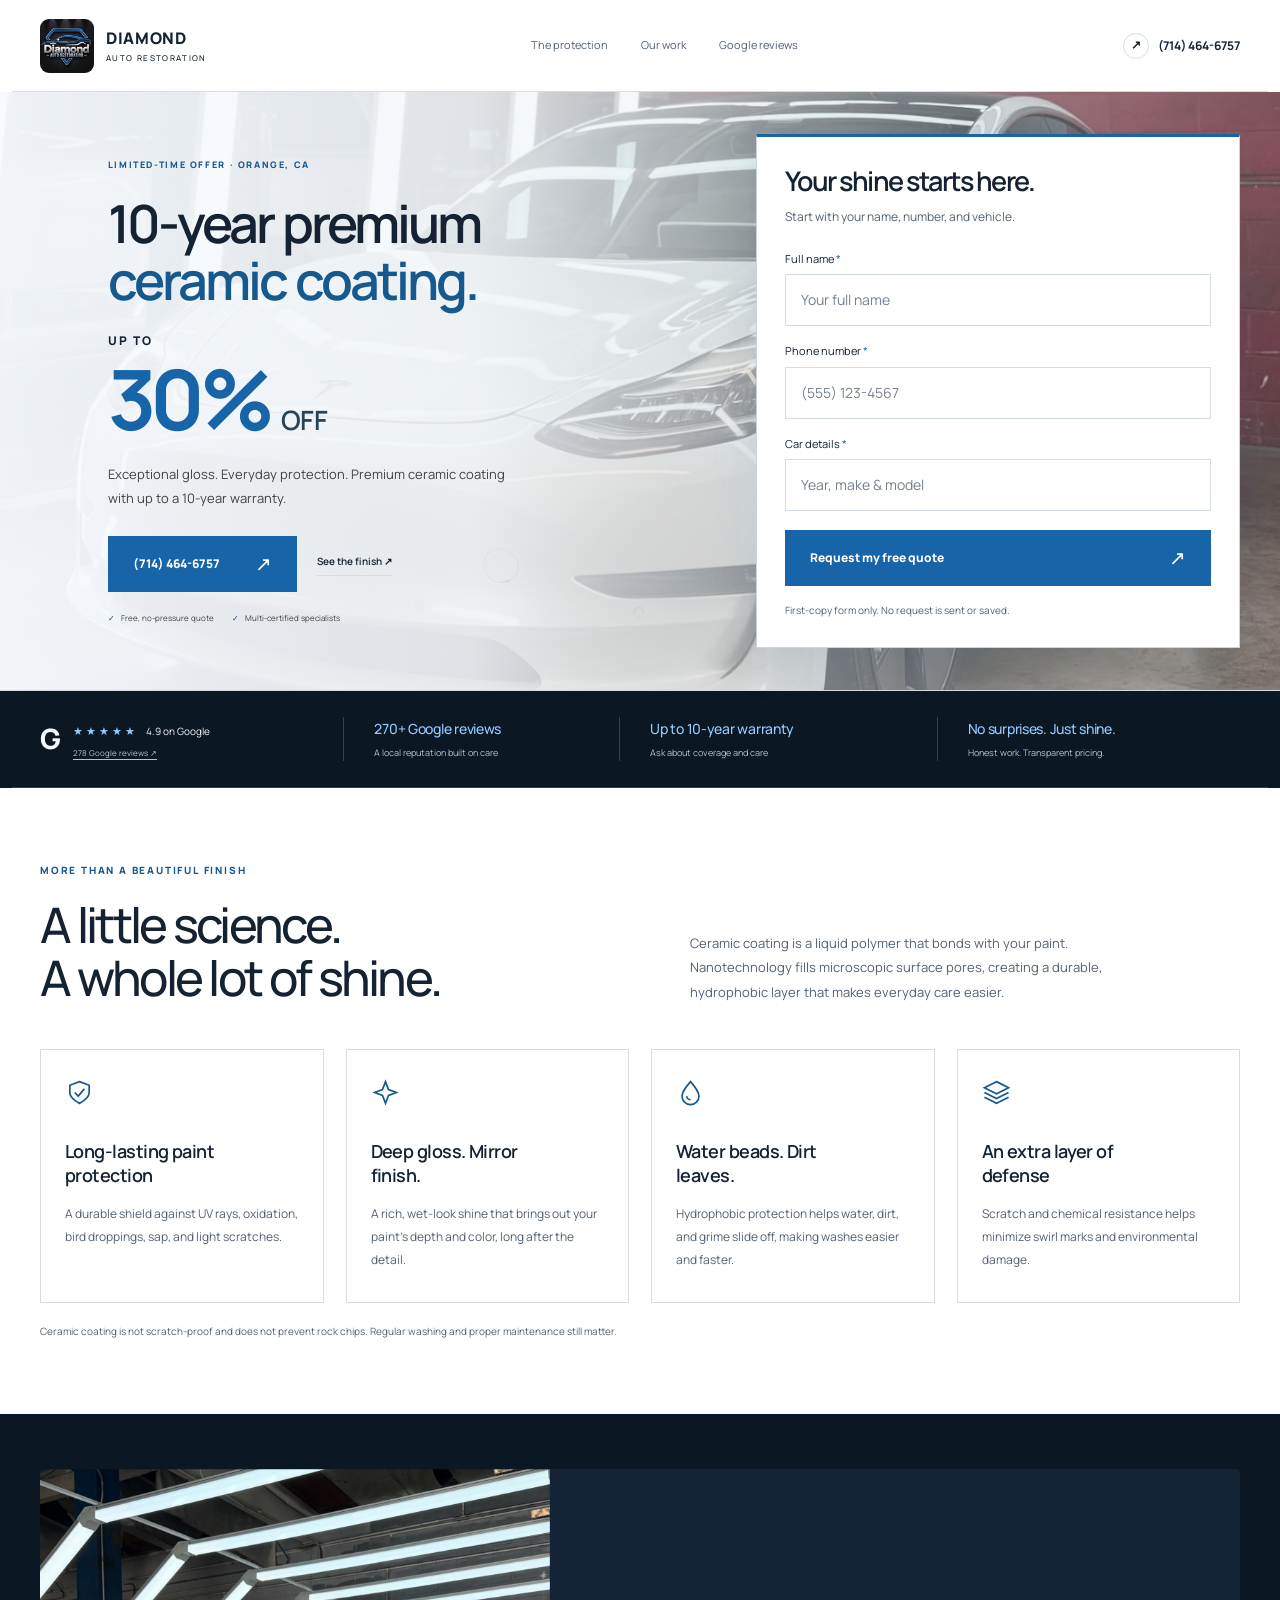
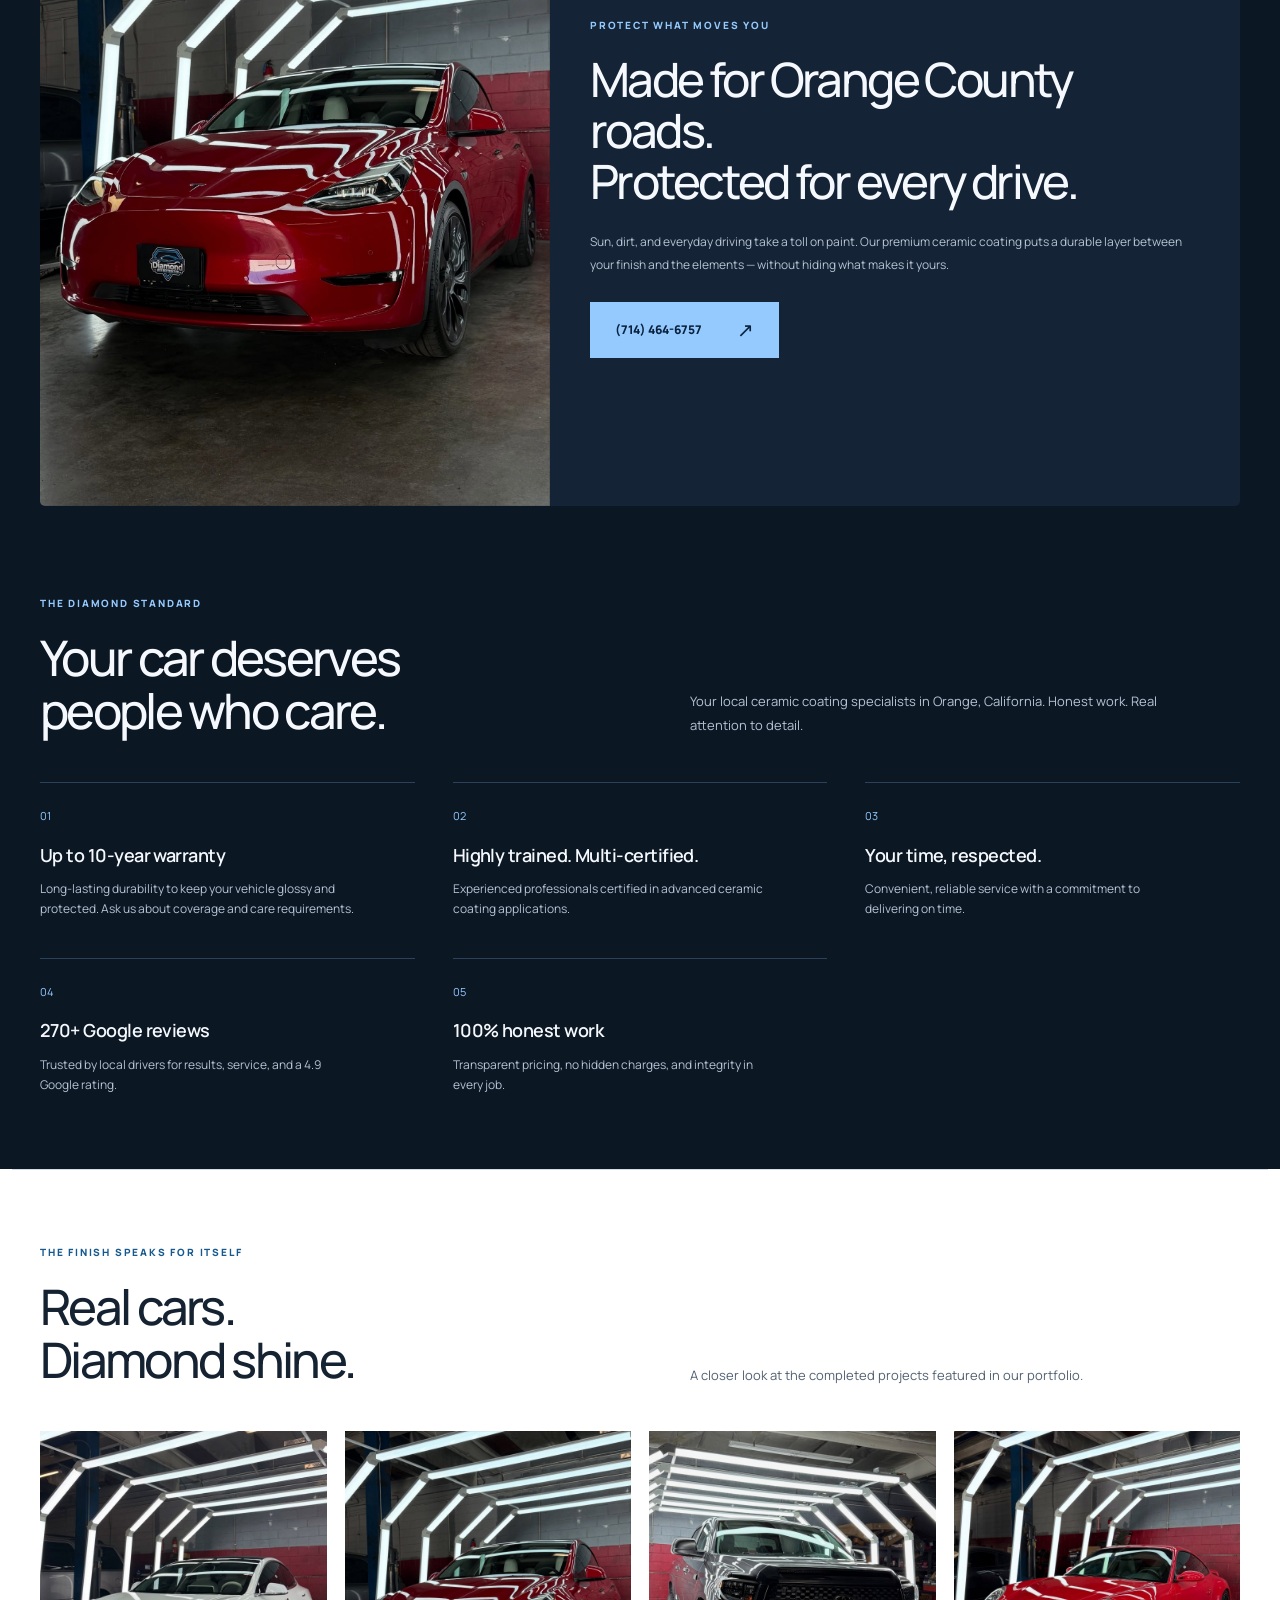
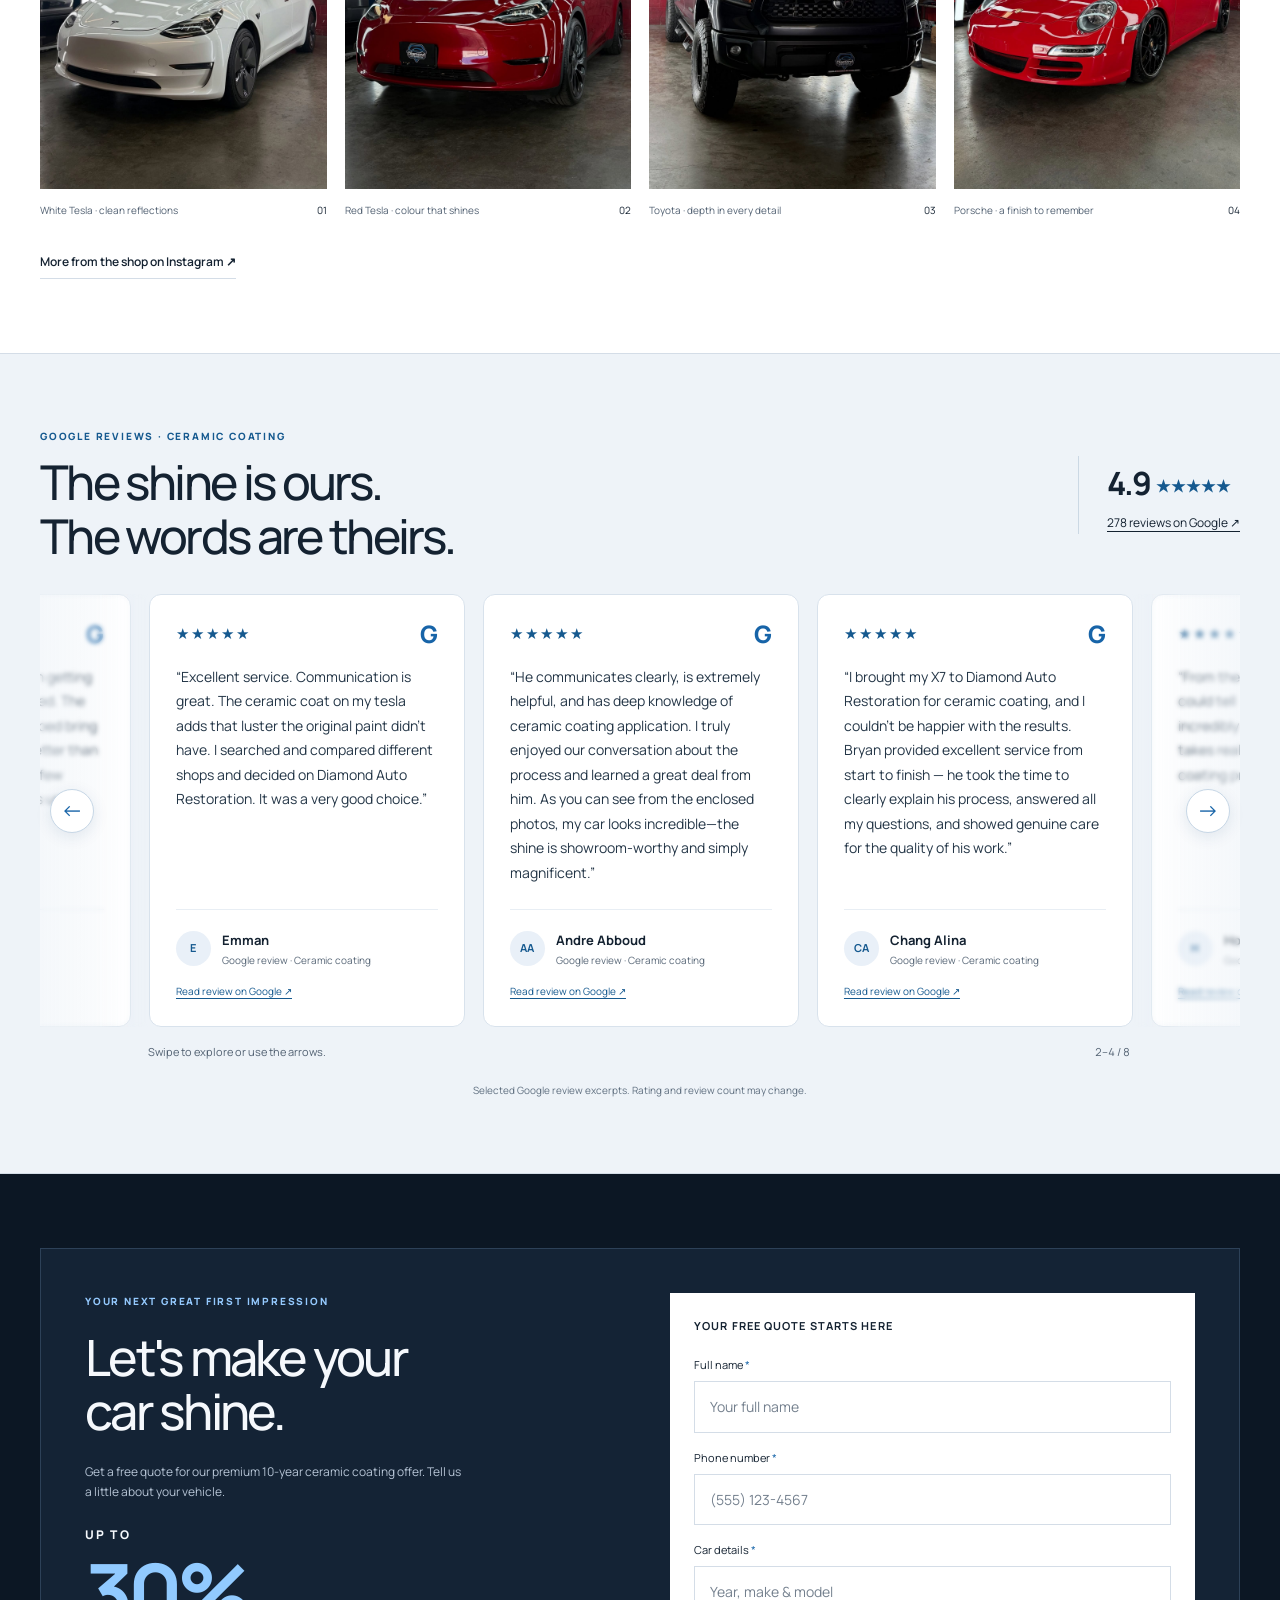
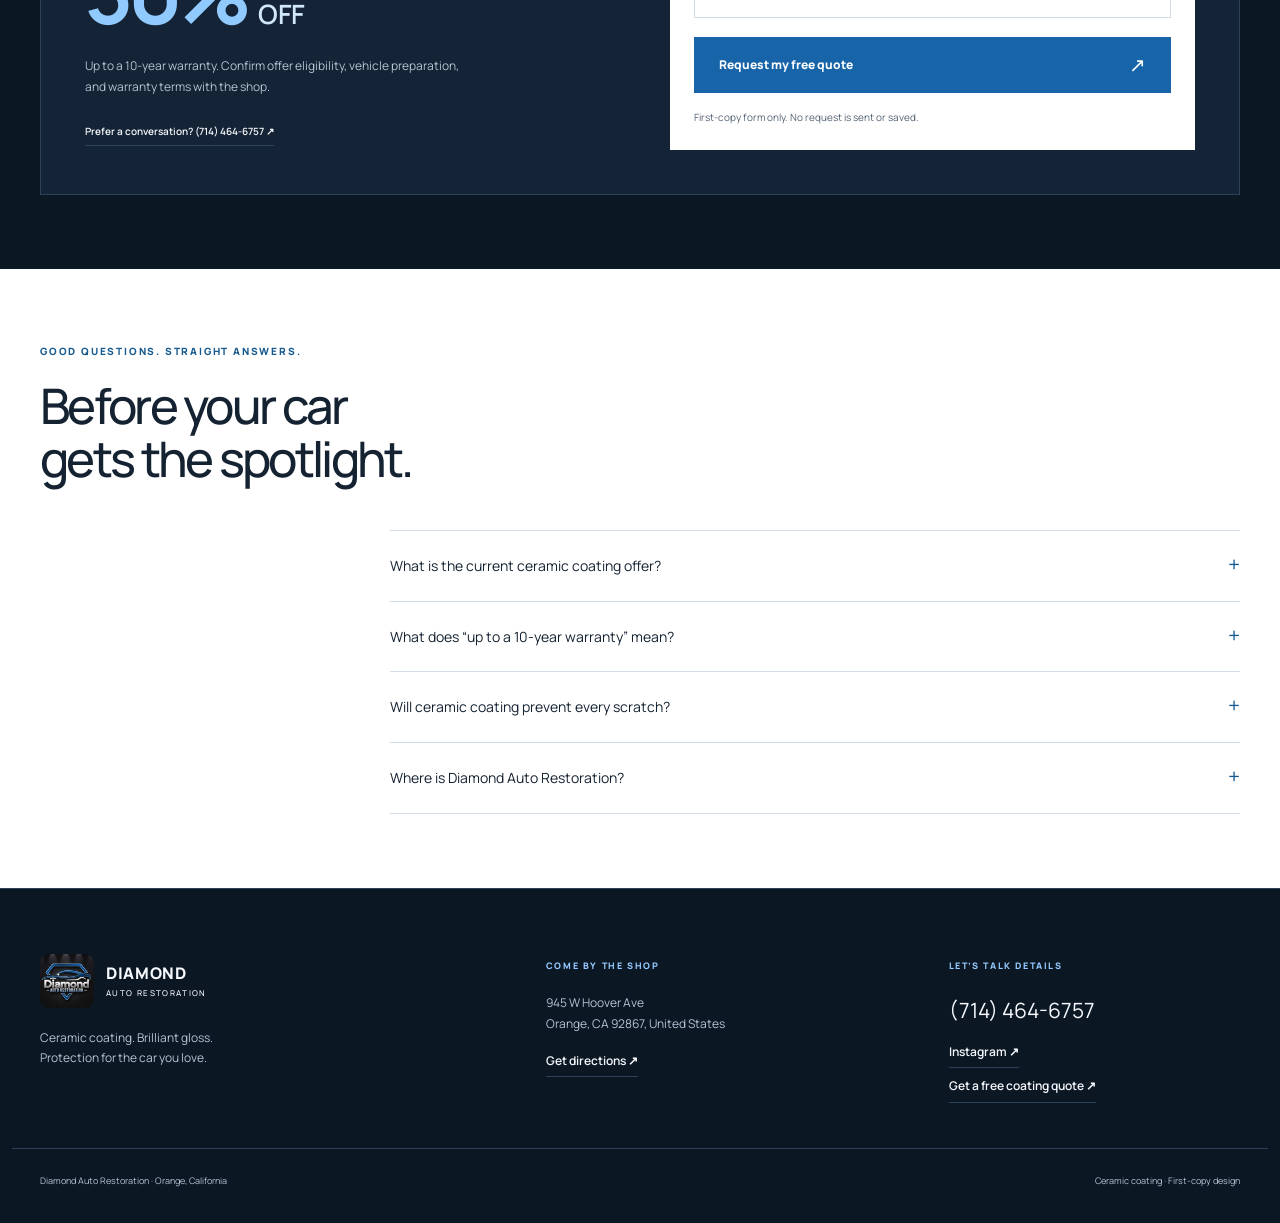
==== commit 76cf49af: "Remove top design preview banner while retaining form notices" ====
--- a/index.html
+++ b/index.html
@@ -6,6 +6,7 @@
   Warranty and certification claims still need Diamond approval before publication.
   Forms are intentionally local-only for design review; connect Diamond's own form platform
   before launch, and route to a dedicated thank-you page only on its successful response.
+  Top preview banner removed by request; both forms retain their local-only notice.
   Logo/bio: https://www.instagram.com/diamond.auto.restoration/
   Portfolio/coating source: https://www.diamondautorestoration.com/services/ceramic-coating
   Google listing: https://share.google/E1xnnieaKPSy0a0ZR
@@ -43,7 +44,6 @@
 </head>
 <body class="variant-f diamond-page">
   <a class="skip-link" href="#main">Skip to content</a>
-  <div class="draft-notice">DESIGN PREVIEW · Warranty and certification claims require confirmation. Forms are preview-only.</div>
   <header class="site-header container">
     <a class="brand" href="#" aria-label="Diamond Auto Restoration home">
       <img src="assets/diamond-auto-restoration-instagram-profile.jpg" alt="" width="60" height="60">
--- a/diamond.css
+++ b/diamond.css
@@ -10,7 +10,6 @@
   --accent-ink: #15598f;
   --on-accent: #fff;
 }
-.draft-notice { padding: 7px 20px; background: #eaf1f8; color: #244463; text-align: center; font-size: 10px; line-height: 1.5; border-bottom: 1px solid #d4dde7; }
 body.diamond-page .section { padding-block: 74px; }
 body.diamond-page .site-header { height: 92px; }
 body.diamond-page .brand img { width: 54px; height: 54px; border-radius: 9px; object-fit: contain; }
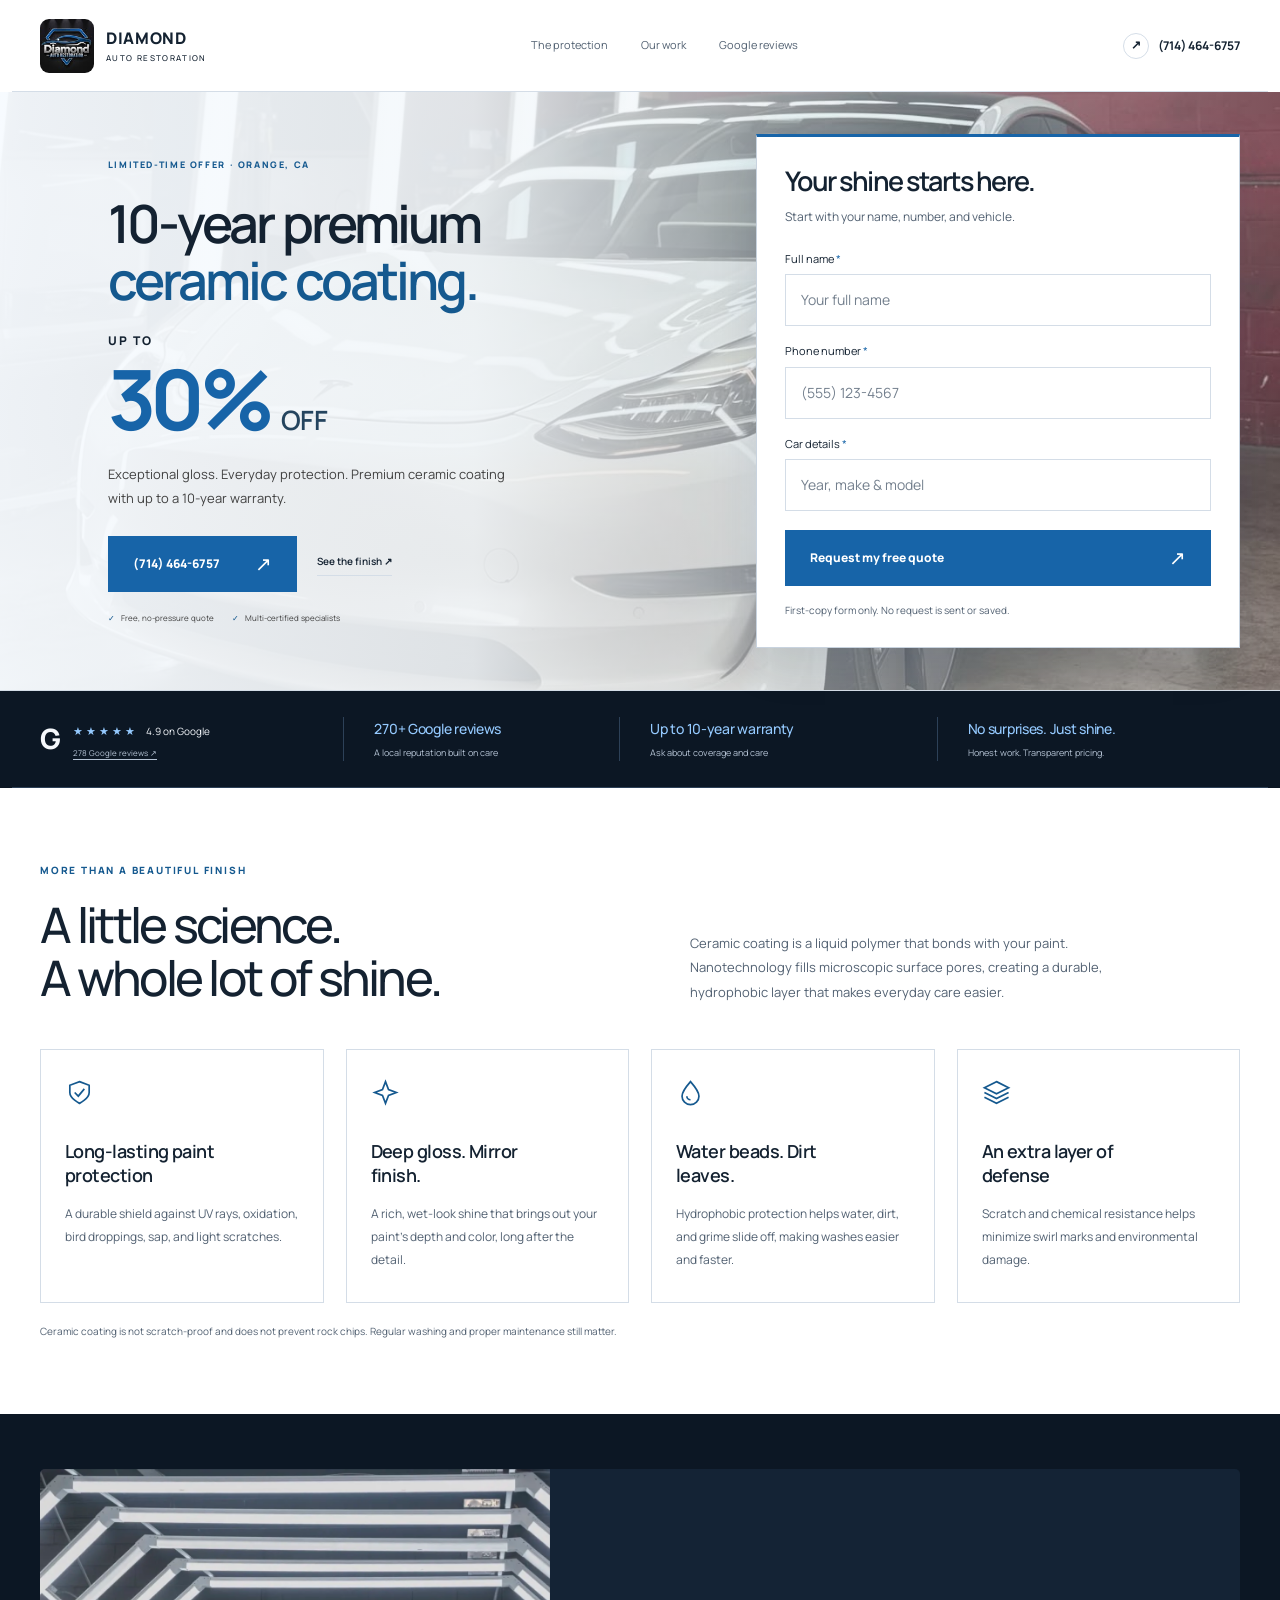
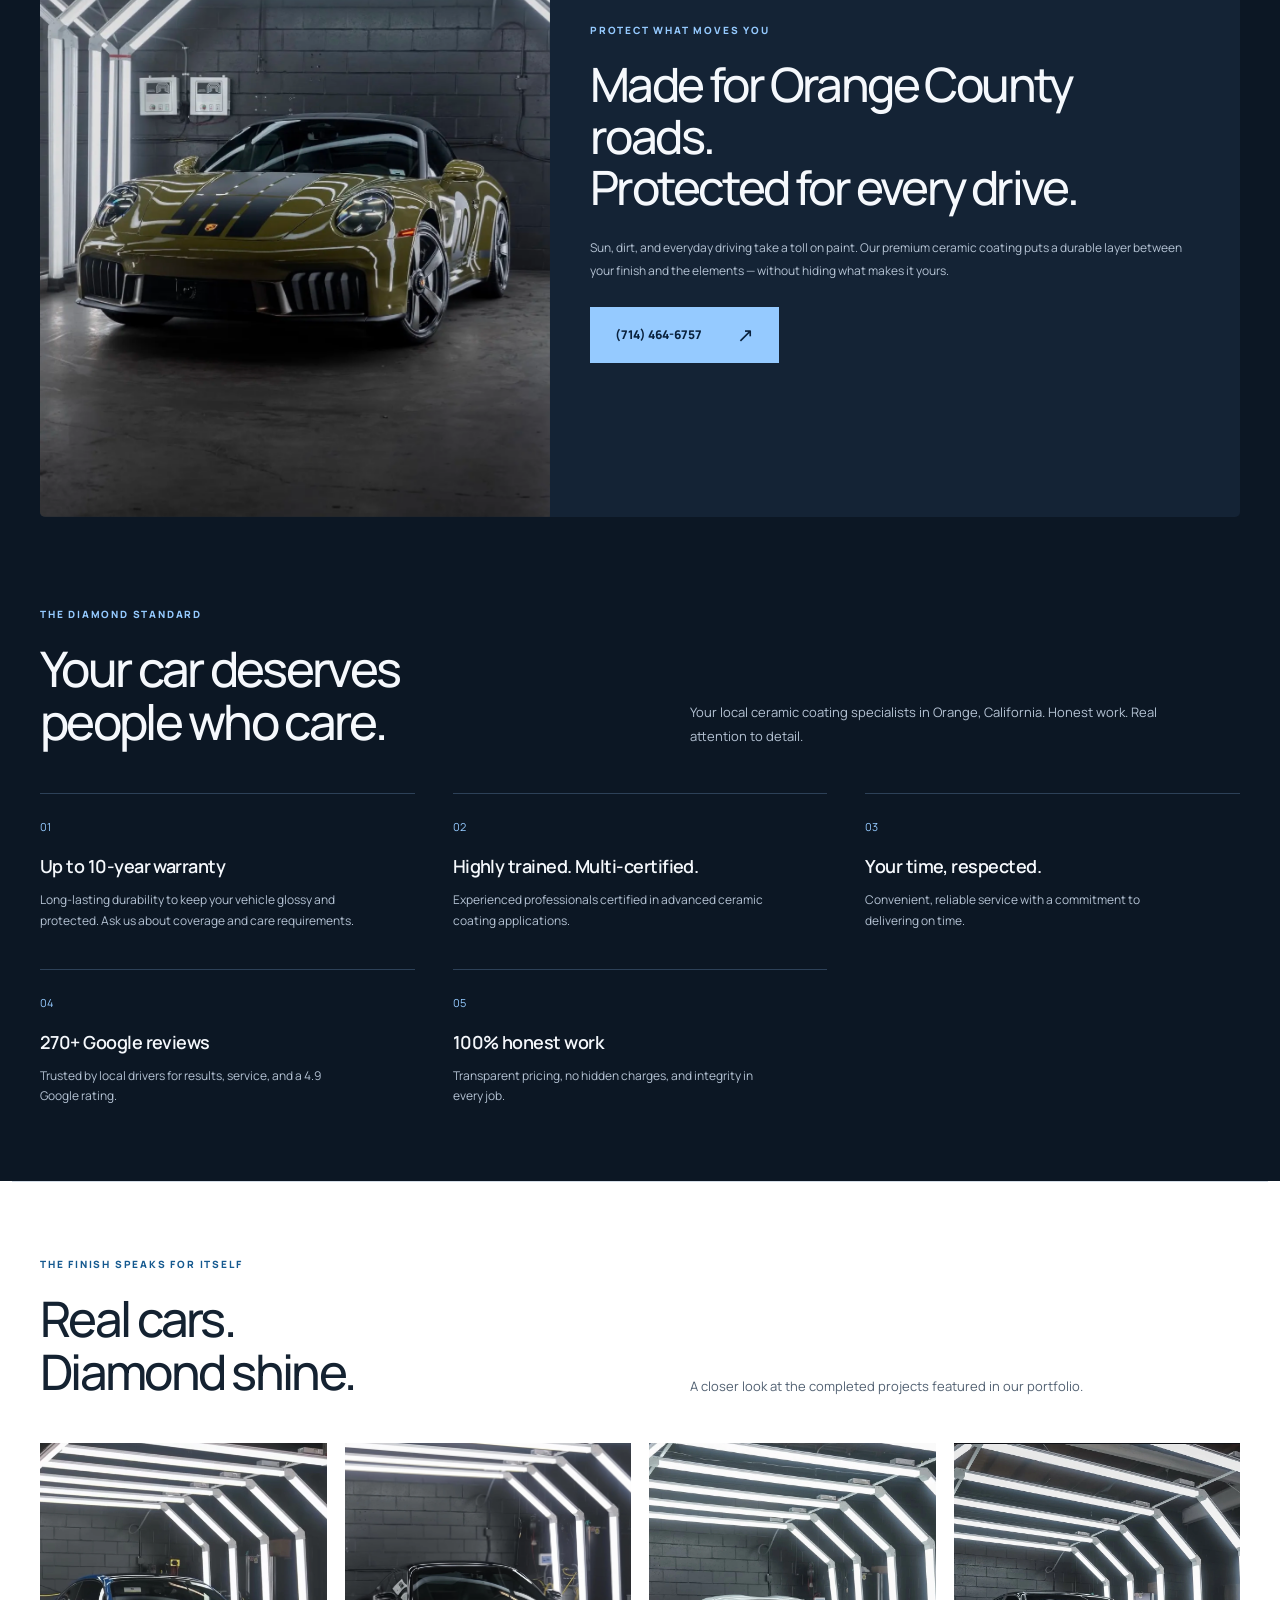
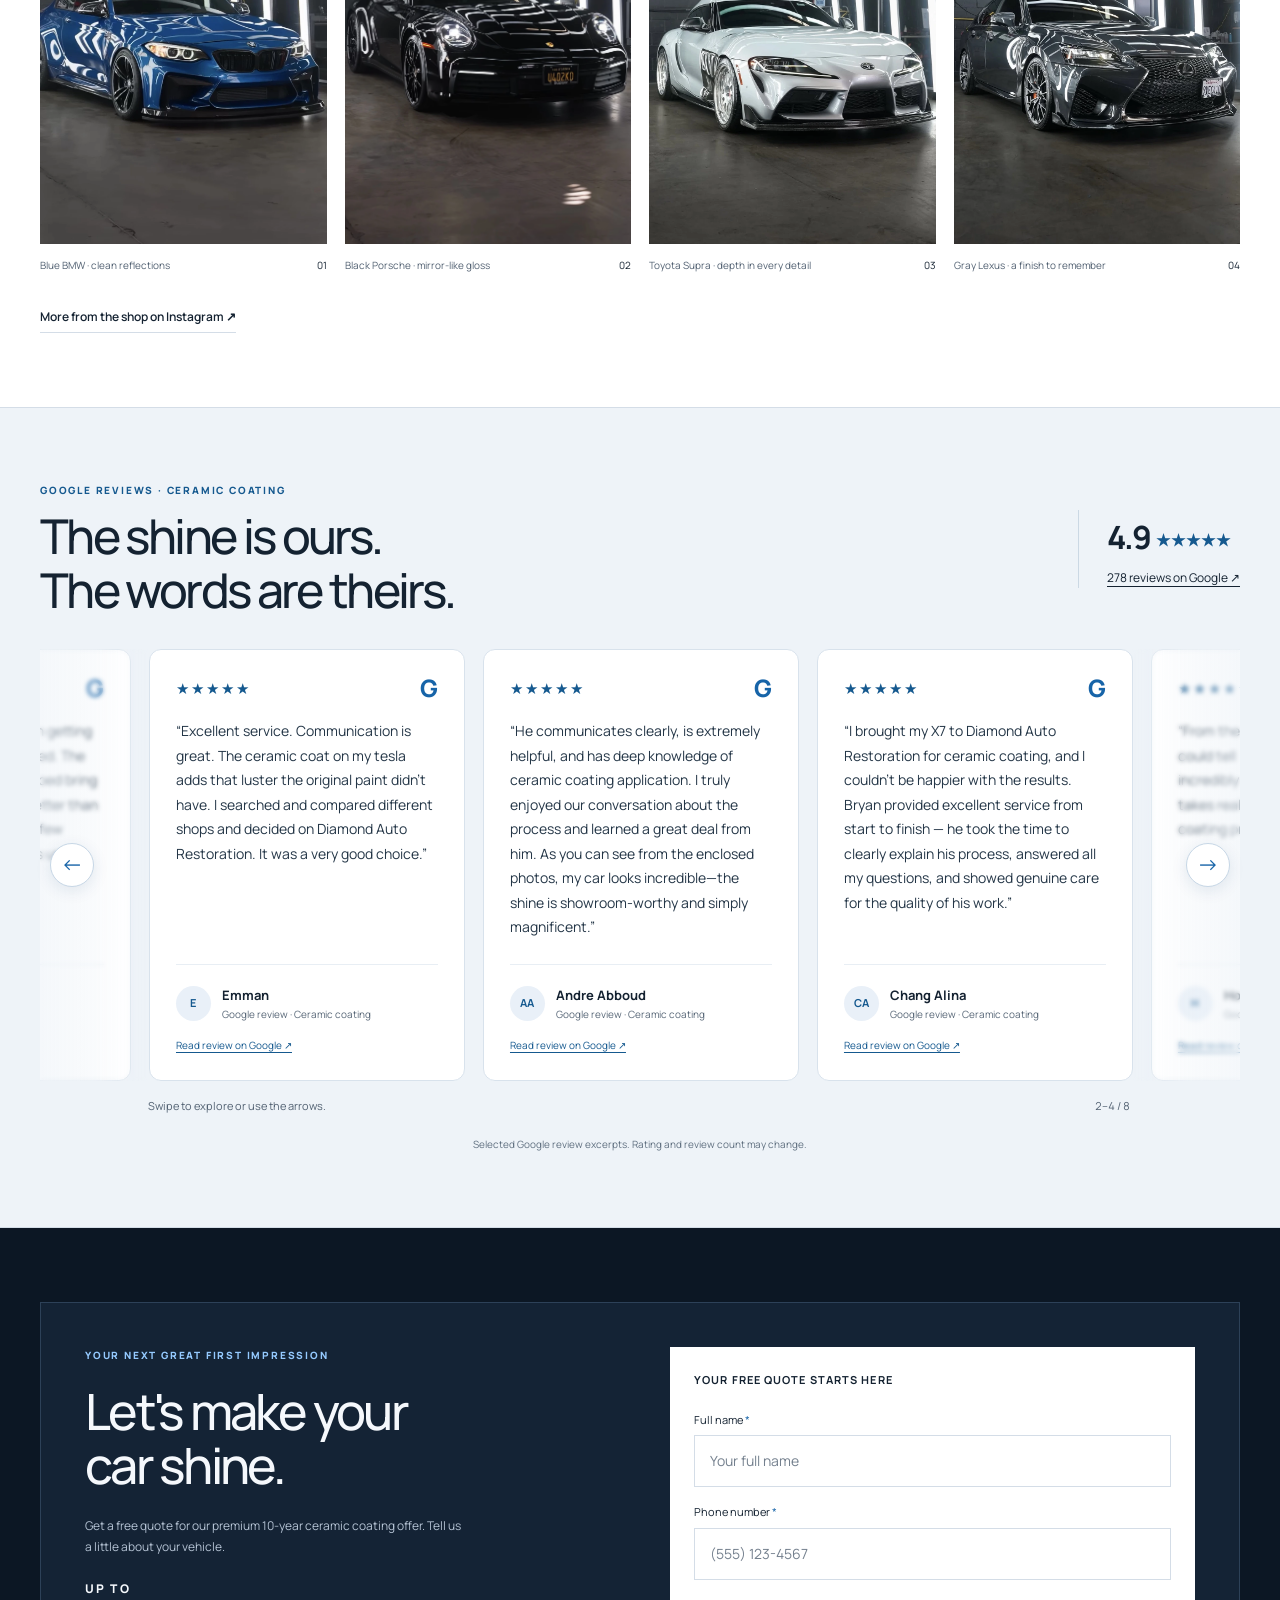
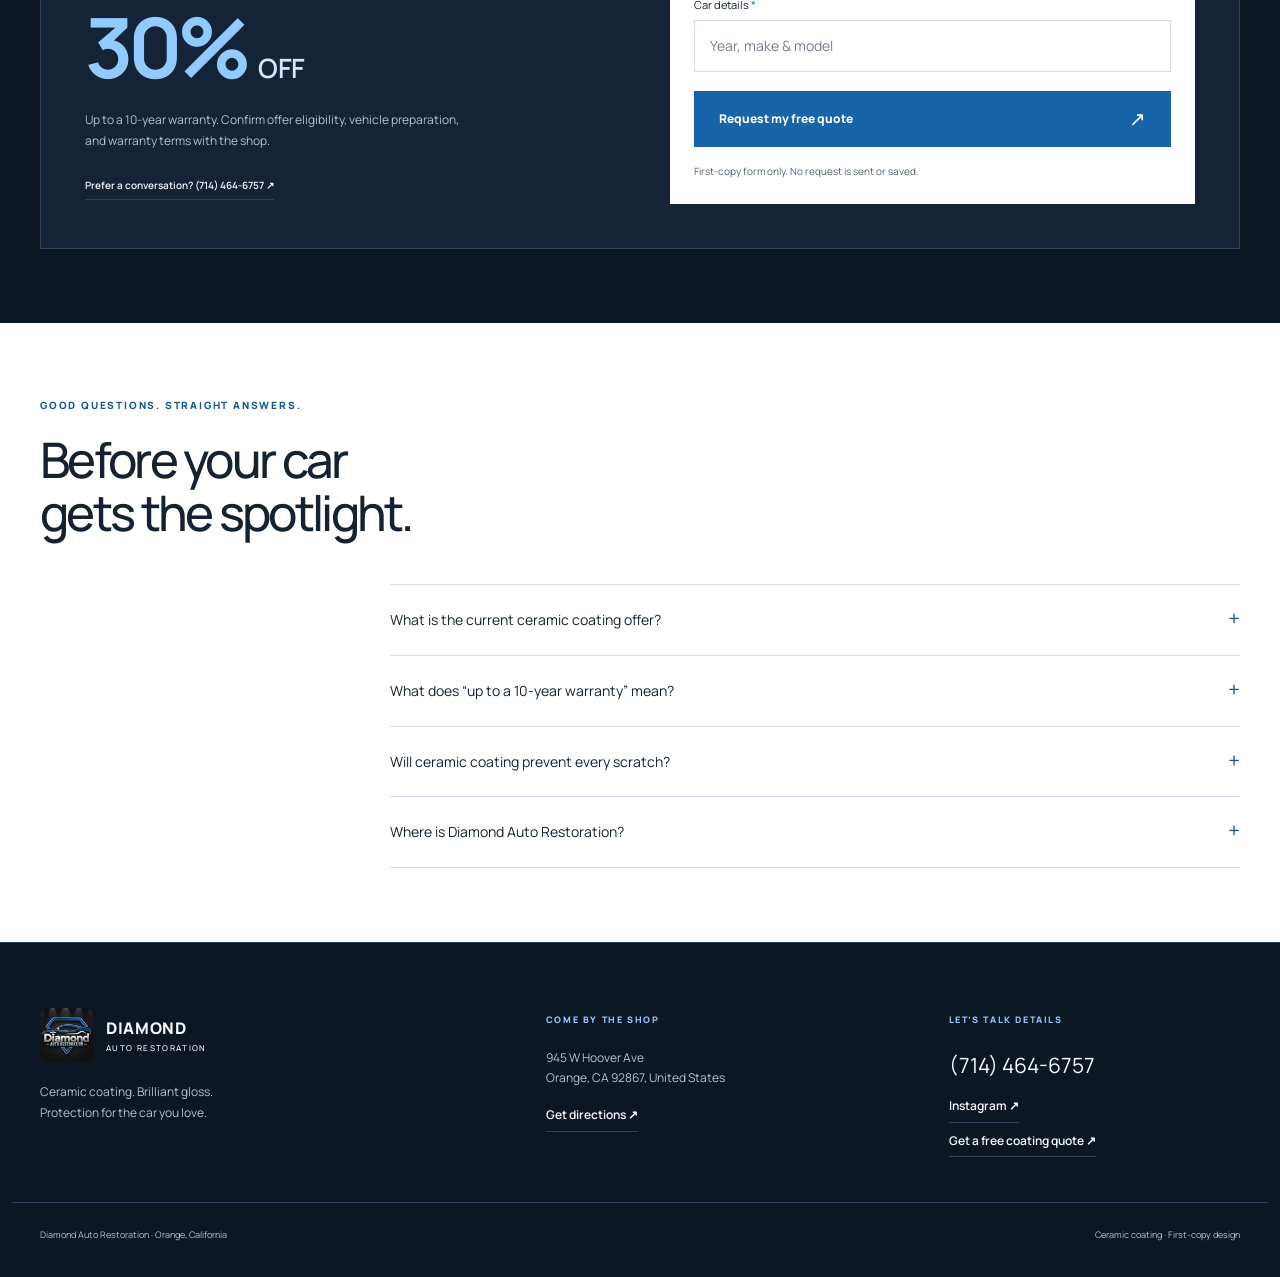
==== commit 33f0e7f0: "Replace Diamond story and gallery with supplied car photos" ====
--- a/index.html
+++ b/index.html
@@ -9,6 +9,7 @@
   Top preview banner removed by request; both forms retain their local-only notice.
   Logo/bio: https://www.instagram.com/diamond.auto.restoration/
   Portfolio/coating source: https://www.diamondautorestoration.com/services/ceramic-coating
+  Story and gallery photos supplied by the user; full frames retained. Hero photo unchanged.
   Google listing: https://share.google/E1xnnieaKPSy0a0ZR
   Eight sourced coating reviews; five Tesla-associated through wording or source photos.
   Edit index.html directly. Featured-review comparison and generator have been removed.
@@ -105,7 +106,7 @@
     <div class="daylight-dark daylight-story">
       <div class="container">
         <section class="studio-statement" aria-labelledby="story-title">
-          <img src="assets/ceramic-car-02.jpg" alt="Red Tesla with a reflective finish in Diamond Auto Restoration’s coating studio" width="1440" height="1800" loading="lazy">
+          <img src="assets/porsche-olive.webp" alt="Olive Porsche with black racing stripes reflecting the detailing studio lights" width="1169" height="1487" loading="lazy">
           <div><span class="eyebrow">PROTECT WHAT MOVES YOU</span><h2 id="story-title">Made for Orange County roads.<br>Protected for every drive.</h2><p>Sun, dirt, and everyday driving take a toll on paint. Our premium ceramic coating puts a durable layer between your finish and the elements — without hiding what makes it yours.</p><div class="hero-buttons"><a class="button" href="tel:+17144646757">(714) 464-6757 <span aria-hidden="true">↗</span></a></div></div>
         </section>
       </div>
@@ -124,10 +125,10 @@
     <section id="portfolio" class="section container" aria-labelledby="portfolio-title">
       <div class="section-heading"><span class="eyebrow">THE FINISH SPEAKS FOR ITSELF</span><h2 id="portfolio-title">Real cars.<br>Diamond shine.</h2><p>A closer look at the completed projects featured in our portfolio.</p></div>
       <div class="portfolio-grid">
-        <figure><img src="assets/ceramic-car-01.jpg" alt="White Tesla in Diamond’s ceramic coating studio" loading="lazy" width="1440" height="1800"><figcaption><span>White Tesla · clean reflections</span><span>01</span></figcaption></figure>
-        <figure><img src="assets/ceramic-car-02.jpg" alt="Red Tesla with Diamond Auto Restoration plate and glossy paint" loading="lazy" width="1440" height="1800"><figcaption><span>Red Tesla · colour that shines</span><span>02</span></figcaption></figure>
-        <figure><img src="assets/ceramic-car-03.jpg" alt="Dark Toyota pickup reflecting the Diamond studio lights" loading="lazy" width="1440" height="1800"><figcaption><span>Toyota · depth in every detail</span><span>03</span></figcaption></figure>
-        <figure><img src="assets/ceramic-car-04.jpg" alt="Red Porsche in Diamond Auto Restoration’s ceramic coating portfolio" loading="lazy" width="1440" height="1800"><figcaption><span>Porsche · a finish to remember</span><span>04</span></figcaption></figure>
+        <figure><img src="assets/bmw-blue.webp" alt="Blue BMW with a glossy finish under the detailing studio lights" loading="lazy" width="1075" height="1505"><figcaption><span>Blue BMW · clean reflections</span><span>01</span></figcaption></figure>
+        <figure><img src="assets/porsche-black.webp" alt="Black Porsche reflecting the detailing studio lights" loading="lazy" width="1161" height="1626"><figcaption><span>Black Porsche · mirror-like gloss</span><span>02</span></figcaption></figure>
+        <figure><img src="assets/supra-white.webp" alt="White Toyota Supra with a reflective finish in the detailing studio" loading="lazy" width="934" height="1308"><figcaption><span>Toyota Supra · depth in every detail</span><span>03</span></figcaption></figure>
+        <figure><img src="assets/lexus-gray.webp" alt="Gray Lexus with a glossy finish under the detailing studio lights" loading="lazy" width="1034" height="1448"><figcaption><span>Gray Lexus · a finish to remember</span><span>04</span></figcaption></figure>
       </div>
       <a class="text-link" href="https://www.instagram.com/diamond.auto.restoration/" target="_blank" rel="noopener noreferrer">More from the shop on Instagram <span aria-hidden="true">↗</span></a>
     </section>
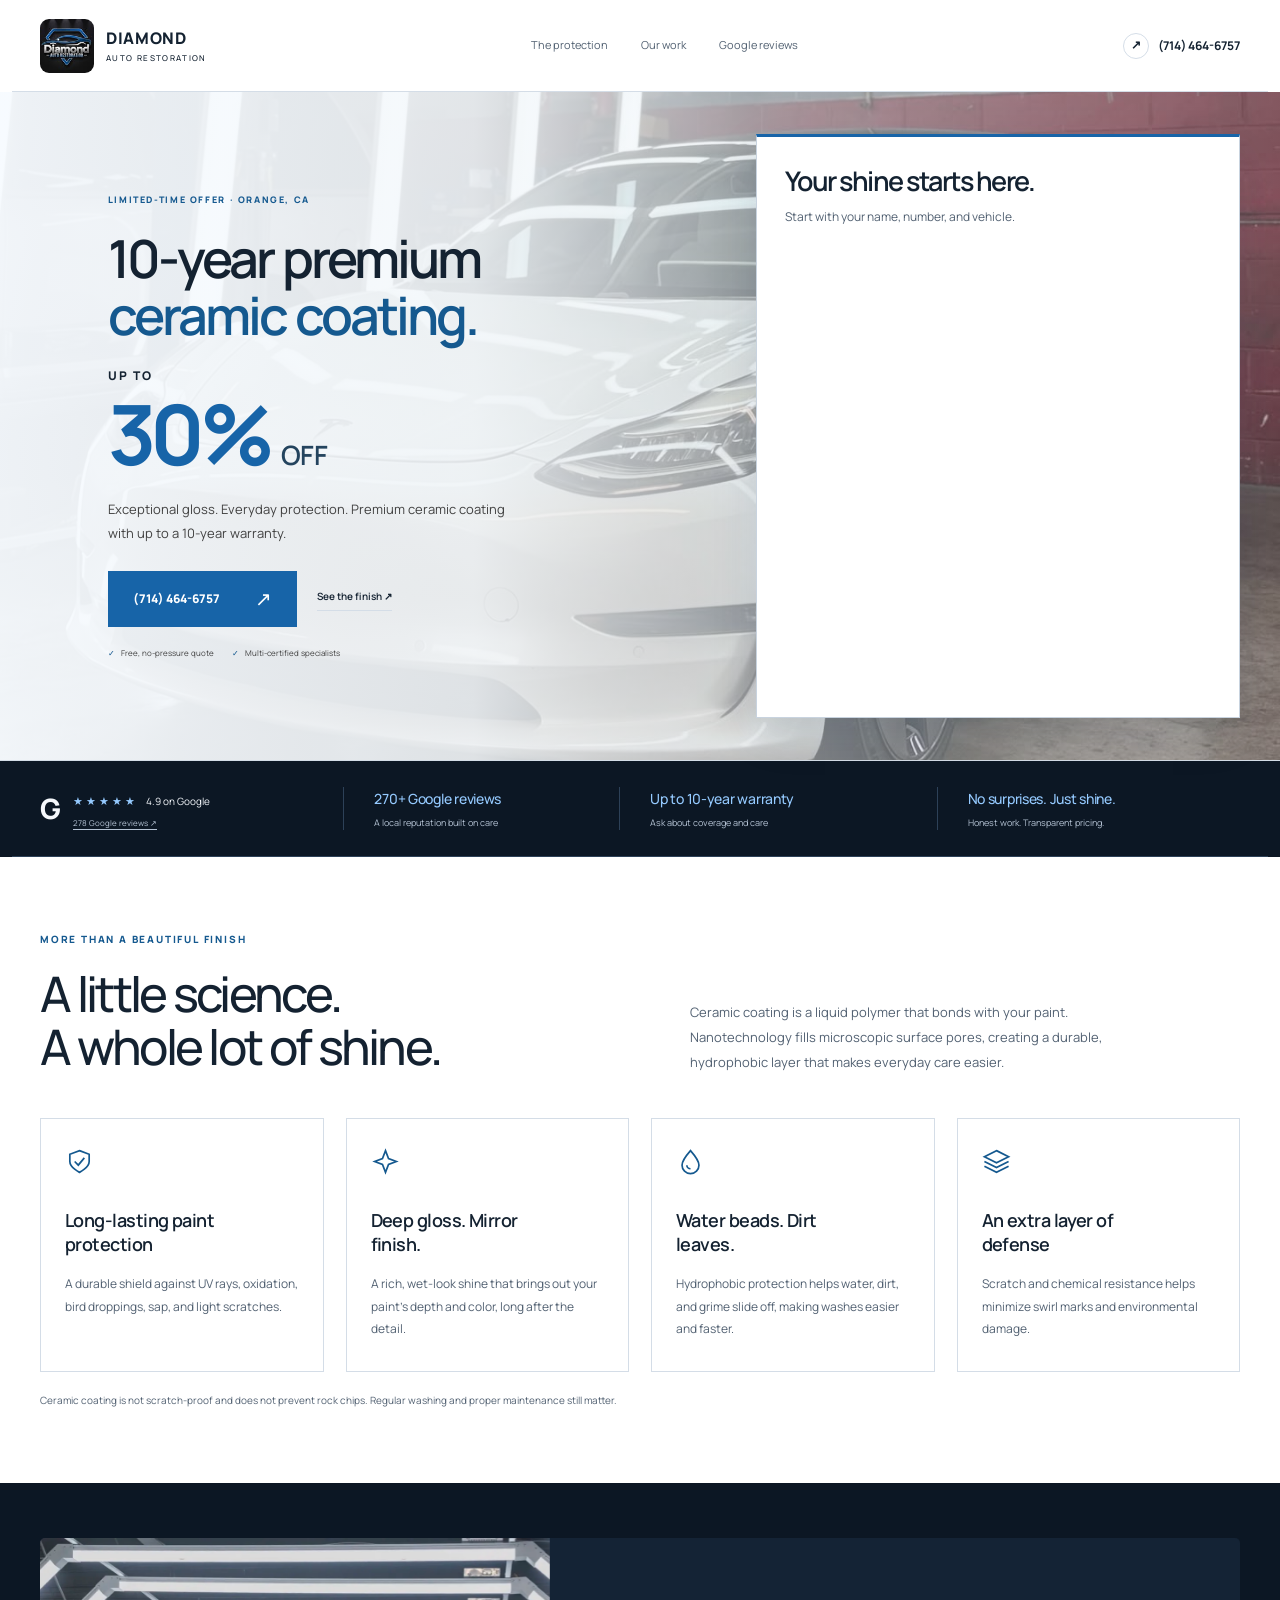
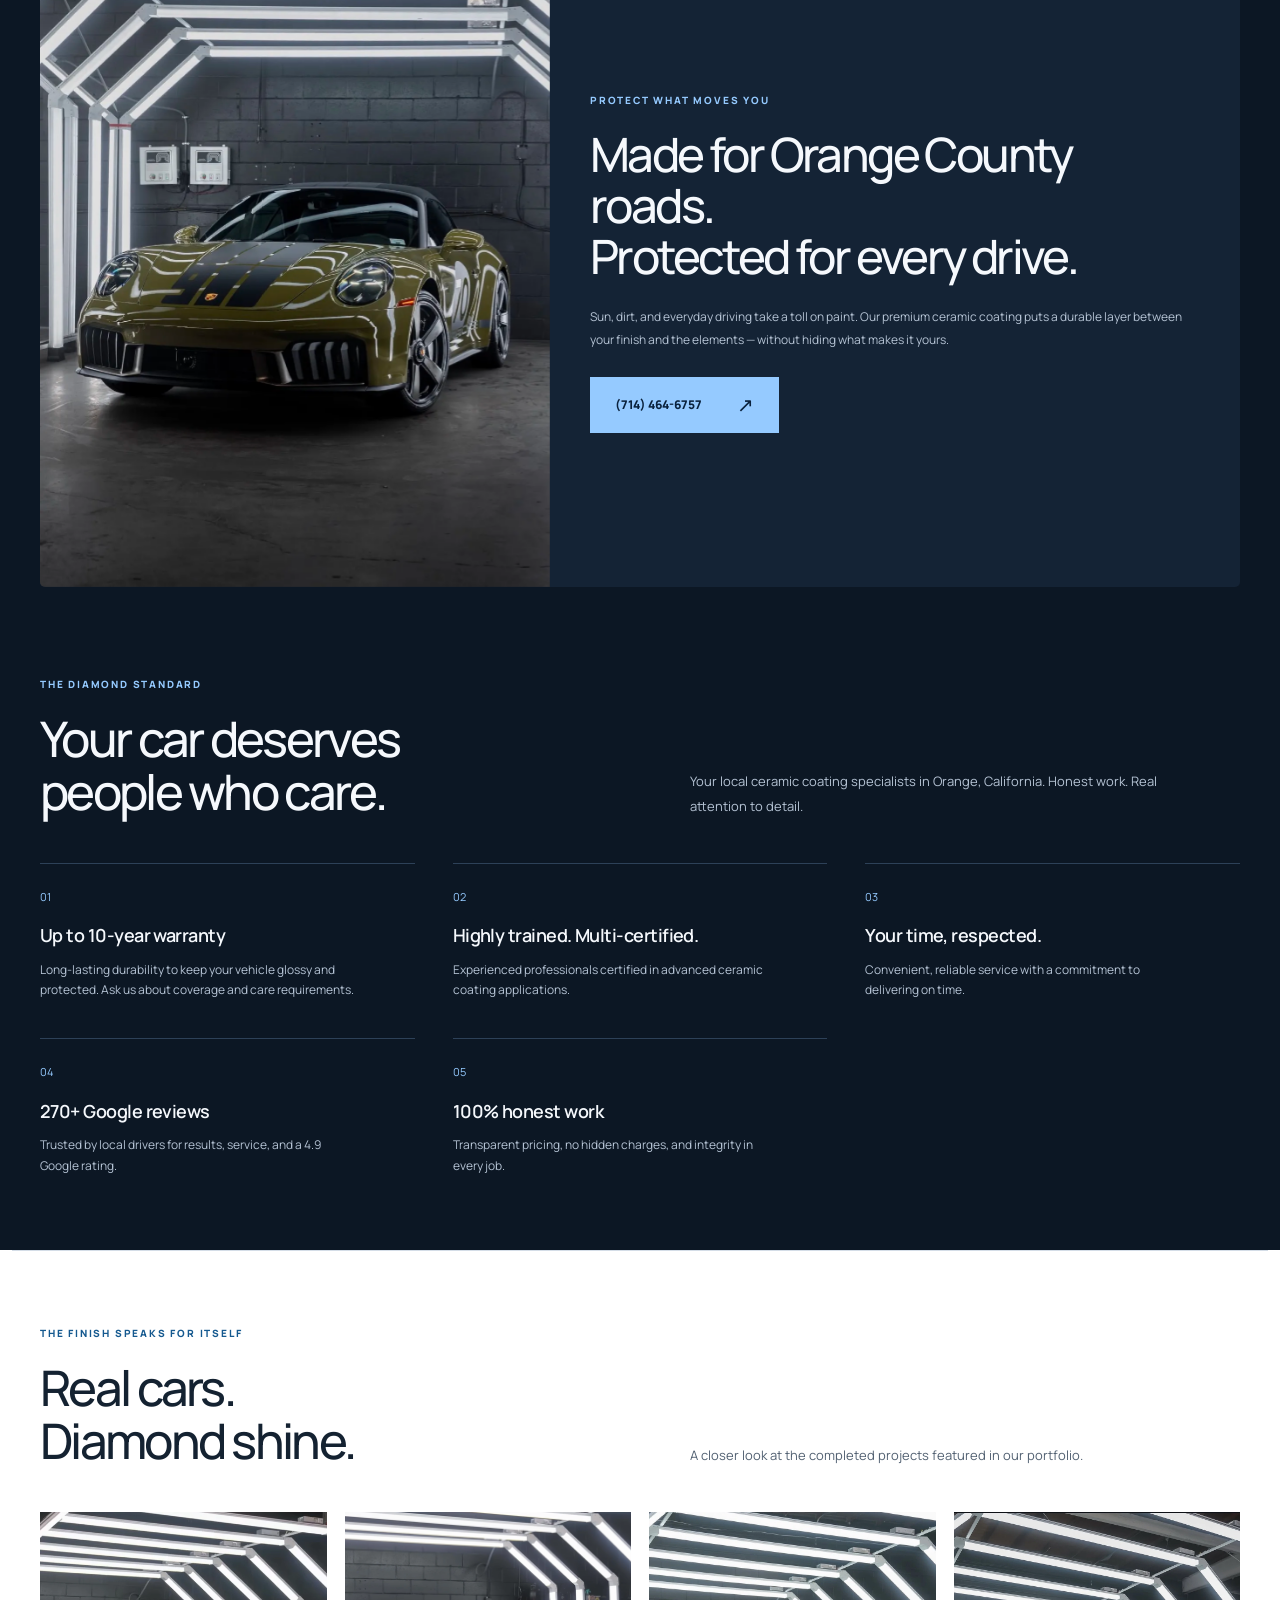
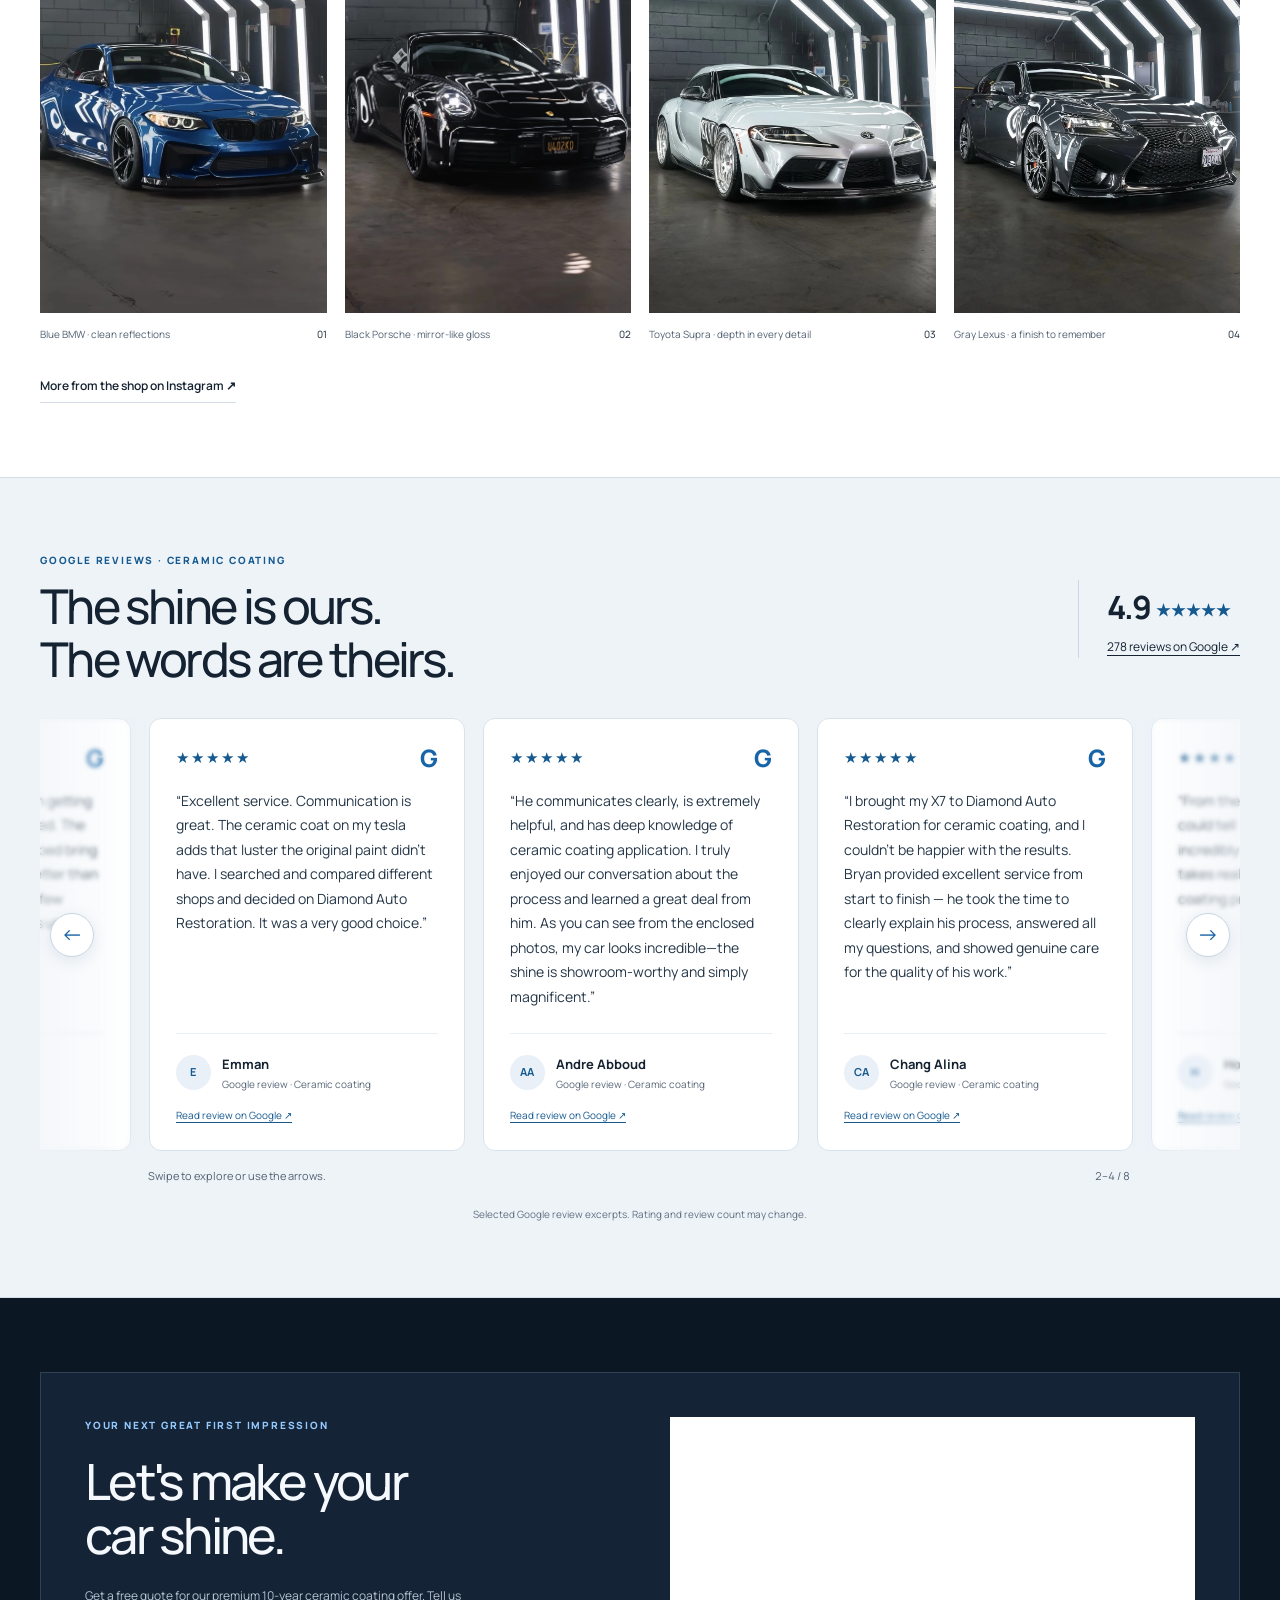
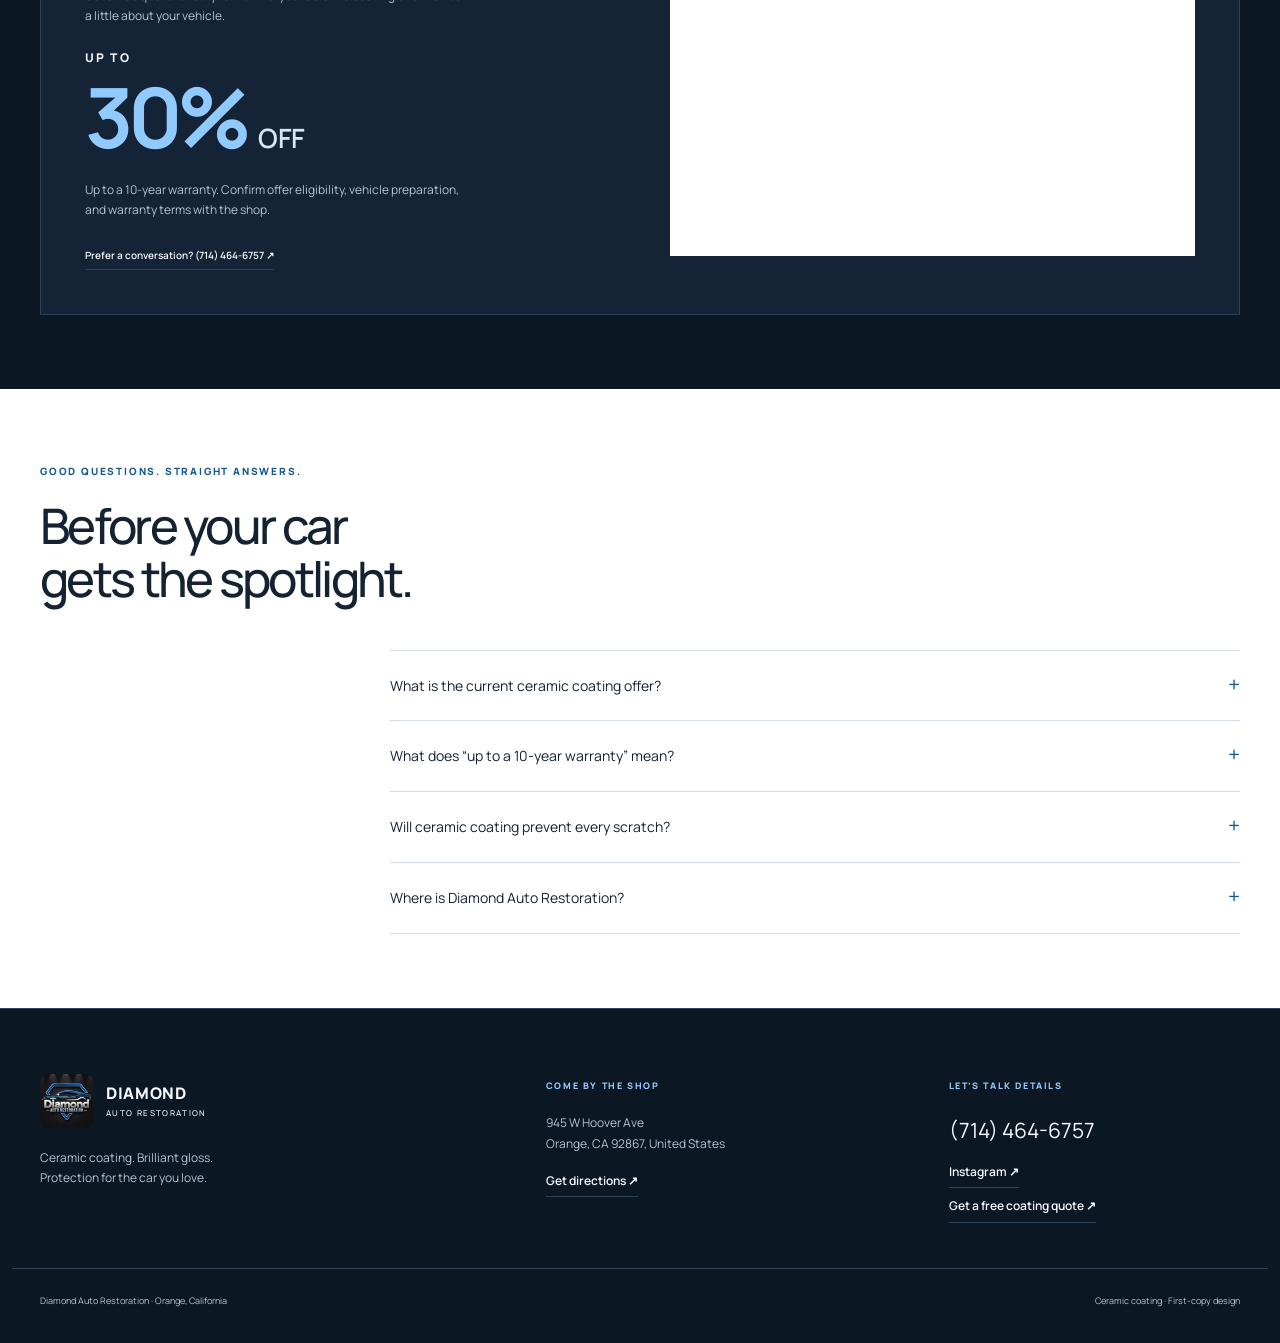
==== commit f7285f03: "Connect Diamond GHL quote forms with compact spacing and thank-you page" ====
--- a/index.html
+++ b/index.html
@@ -4,9 +4,11 @@
   Local preview: run python3 -m http.server 4174 --bind 127.0.0.1 from this directory; open /.
   No build or Super Shine scripts/analytics needed.
   Warranty and certification claims still need Diamond approval before publication.
-  Forms are intentionally local-only for design review; connect Diamond's own form platform
-  before launch, and route to a dedicated thank-you page only on its successful response.
-  Top preview banner removed by request; both forms retain their local-only notice.
+  Both quote placements use Diamond's GHL form GTAlCCv4SFtoIZ1TMQ0A.
+  Parser-loaded eager iframes omit layout wrappers to avoid provider-triggered reloads.
+  Only GHL's verified success message routes to thank-you.html; no Google tracking is installed.
+  GHL Custom CSS removes default wrapper padding/margins; provider resizing keeps every field visible.
+  Success-message boundary check: node diamond-auto-restoration/smoke-ghl-success.mjs from the parent directory.
   Logo/bio: https://www.instagram.com/diamond.auto.restoration/
   Portfolio/coating source: https://www.diamondautorestoration.com/services/ceramic-coating
   Story and gallery photos supplied by the user; full frames retained. Hero photo unchanged.
@@ -31,6 +33,23 @@
   <meta name="description" content="Ceramic coating in Orange, California. Discover Diamond Auto Restoration’s gloss, paint protection, Tesla customer reviews, and real results.">
   <meta name="robots" content="noindex, nofollow">
   <meta name="theme-color" content="#103f70">
+  <link rel="preconnect" href="https://api.leadconnectorhq.com">
+  <link rel="preconnect" href="https://stcdn.leadconnectorhq.com" crossorigin>
+  <link rel="preconnect" href="https://link.msgsndr.com">
+  <script>
+    // Register before the eager forms load; never treat a click or resize as success.
+    window.addEventListener('message', event => {
+      if (event.origin !== 'https://api.leadconnectorhq.com' || !Array.isArray(event.data)) return;
+      const frame = [...document.querySelectorAll('iframe.ghl-form-frame')].find(frame => event.source === frame.contentWindow);
+      if (!frame || frame.dataset.formId !== 'GTAlCCv4SFtoIZ1TMQ0A') return;
+      const [action, storageKey, frameId, locationId, fingerprint] = event.data;
+      if (action !== 'set-sticky-contacts' || locationId !== 'Bl44IxhoWBTyvmtlsVUf' ||
+          frameId !== frame.id || storageKey !== `embedded_iframe_${frameId}` ||
+          typeof fingerprint !== 'string' || !fingerprint) return;
+      window.location.assign(new URL('thank-you.html', window.location.href).href);
+    });
+  </script>
+  <script src="https://link.msgsndr.com/js/form_embed.js" defer></script>
   <title>Ceramic Coating in Orange, CA | Diamond Auto Restoration</title>
   <link rel="icon" href="assets/diamond-auto-restoration-instagram-profile.jpg">
   <link rel="preconnect" href="https://fonts.googleapis.com">
@@ -40,7 +59,7 @@
   <link rel="stylesheet" href="variant-f.css">
   <link rel="stylesheet" href="diamond.css">
   <link rel="stylesheet" href="review-variants.css">
-  <script src="preview.js" defer></script>
+  <script src="site.js" defer></script>
   <script src="review-variants.js" defer></script>
 </head>
 <body class="variant-f diamond-page">
@@ -71,14 +90,12 @@
         <aside class="daylight-card" aria-labelledby="hero-quote-title">
           <h2 id="hero-quote-title">Your shine starts here.</h2>
           <p>Start with your name, number, and vehicle.</p>
-          <form class="quote-form" method="dialog">
-            <label>Full name <span aria-hidden="true">*</span><input name="name" autocomplete="name" placeholder="Your full name" required maxlength="100"></label>
-            <label>Phone number <span aria-hidden="true">*</span><input name="phone" type="tel" autocomplete="tel" placeholder="(555) 123-4567" required pattern="[+0-9 .\(\)\-]{7,25}" maxlength="25" title="Enter a phone number using 7–25 digits, spaces, or phone punctuation."></label>
-            <label>Car details <span aria-hidden="true">*</span><input name="vehicle" placeholder="Year, make &amp; model" required maxlength="160"></label>
-            <button class="button" type="submit">Request my free quote <span aria-hidden="true">↗</span></button>
-            <p class="form-note">First-copy form only. No request is sent or saved.</p>
-            <p class="form-status" role="status" tabindex="-1" hidden>This is the design first copy. Your request has not been sent. To contact Diamond, call <a href="tel:+17144646757">(714) 464-6757</a> or <a href="https://www.diamondautorestoration.com/contact-us">use the official enquiry page</a>.</p>
-          </form>
+          <iframe class="ghl-form-frame" id="inline-GTAlCCv4SFtoIZ1TMQ0A-0"
+            src="https://api.leadconnectorhq.com/widget/form/GTAlCCv4SFtoIZ1TMQ0A"
+            title="Ceramic Coating — request your free quote" height="439" loading="eager"
+            sandbox="allow-scripts allow-forms allow-same-origin allow-popups"
+            data-form-id="GTAlCCv4SFtoIZ1TMQ0A" data-form-name="Ceramic Coating"
+            data-cookie-consent="true" data-cookie-consent-provider="auto"></iframe>
         </aside>
       </div>
     </section>
@@ -207,15 +224,14 @@
       <section id="quote" class="section container" aria-labelledby="quote-title">
         <div class="quote-layout">
           <div class="quote-copy"><span class="eyebrow">YOUR NEXT GREAT FIRST IMPRESSION</span><h2 id="quote-title">Let's make your<br>car shine.</h2><p>Get a free quote for our premium 10-year ceramic coating offer. Tell us a little about your vehicle.</p><div class="discount-offer"><span>UP TO</span><strong>30% <small>OFF</small></strong></div><p>Up to a 10-year warranty. Confirm offer eligibility, vehicle preparation, and warranty terms with the shop.</p><a class="text-link" href="tel:+17144646757">Prefer a conversation? (714) 464-6757 ↗</a></div>
-          <form class="quote-form lower-quote-form" method="dialog">
-            <span class="form-kicker">YOUR FREE QUOTE STARTS HERE</span>
-            <label>Full name <span aria-hidden="true">*</span><input name="name" autocomplete="name" placeholder="Your full name" required maxlength="100"></label>
-            <label>Phone number <span aria-hidden="true">*</span><input name="phone" type="tel" autocomplete="tel" placeholder="(555) 123-4567" required pattern="[+0-9 .\(\)\-]{7,25}" maxlength="25" title="Enter a phone number using 7–25 digits, spaces, or phone punctuation."></label>
-            <label>Car details <span aria-hidden="true">*</span><input name="vehicle" placeholder="Year, make &amp; model" required maxlength="160"></label>
-            <button class="button" type="submit">Request my free quote <span aria-hidden="true">↗</span></button>
-            <p class="form-note">First-copy form only. No request is sent or saved.</p>
-            <p class="form-status" role="status" tabindex="-1" hidden>This is the design first copy. Your request has not been sent. To contact Diamond, call <a href="tel:+17144646757">(714) 464-6757</a> or <a href="https://www.diamondautorestoration.com/contact-us">use the official enquiry page</a>.</p>
-          </form>
+          <div class="ghl-quote">
+            <iframe class="ghl-form-frame" id="inline-GTAlCCv4SFtoIZ1TMQ0A-1"
+              src="https://api.leadconnectorhq.com/widget/form/GTAlCCv4SFtoIZ1TMQ0A"
+              title="Ceramic Coating — request your free quote" height="439" loading="eager"
+              sandbox="allow-scripts allow-forms allow-same-origin allow-popups"
+              data-form-id="GTAlCCv4SFtoIZ1TMQ0A" data-form-name="Ceramic Coating"
+              data-cookie-consent="true" data-cookie-consent-provider="auto"></iframe>
+          </div>
         </div>
       </section>
     </div>
--- a/diamond.css
+++ b/diamond.css
@@ -72,23 +72,8 @@
 .review-author small { display: block; color: #596878; font-size: 9px; }
 .review-source { font-size: 9px; color: #15598f; text-decoration: underline; text-underline-offset: 3px; margin-top: 18px; }
 body.diamond-page .quote-layout { gap: 60px; padding: 44px; border-radius: 0; }
-body.diamond-page .lower-quote-form {
-  --bg: #fff;
-  --text: #142231;
-  --muted: #526172;
-  --line: #d4dde7;
-  --accent: #1764a8;
-  --accent-ink: #15598f;
-  --on-accent: #fff;
-  background: var(--bg);
-  color: var(--text);
-  padding: 24px;
-  align-self: start;
-}
-body.diamond-page .lower-quote-form .button { background: #1764a8; color: #fff; }
-body.diamond-page .lower-quote-form .button:hover { background: #104c83; }
-body.diamond-page .quote-form input { border-radius: 0; font-size: 14px; }
-body.diamond-page .quote-form .form-status a { text-decoration: underline; }
+body.diamond-page .ghl-quote { padding: 0; }
+body.diamond-page .ghl-form-frame { min-height: 0; border-radius: 4px; }
 body.diamond-page .faq-list p a { text-decoration: underline; text-underline-offset: 3px; }
 body.diamond-page .site-footer { padding-bottom: 35px; }
 @media (max-width: 1100px) {
@@ -131,8 +116,6 @@
   .reviews-toolbar > span { display: none; }
   .review-card { flex-basis: 86%; padding: 22px; }
   body.diamond-page .quote-layout { padding: 26px 20px; gap: 30px; }
-  body.diamond-page .lower-quote-form { padding: 20px; }
-  body.diamond-page .quote-form input { font-size: 16px; }
 }
 @media (max-width: 380px) {
   body.diamond-page .container { padding-inline: 16px; }
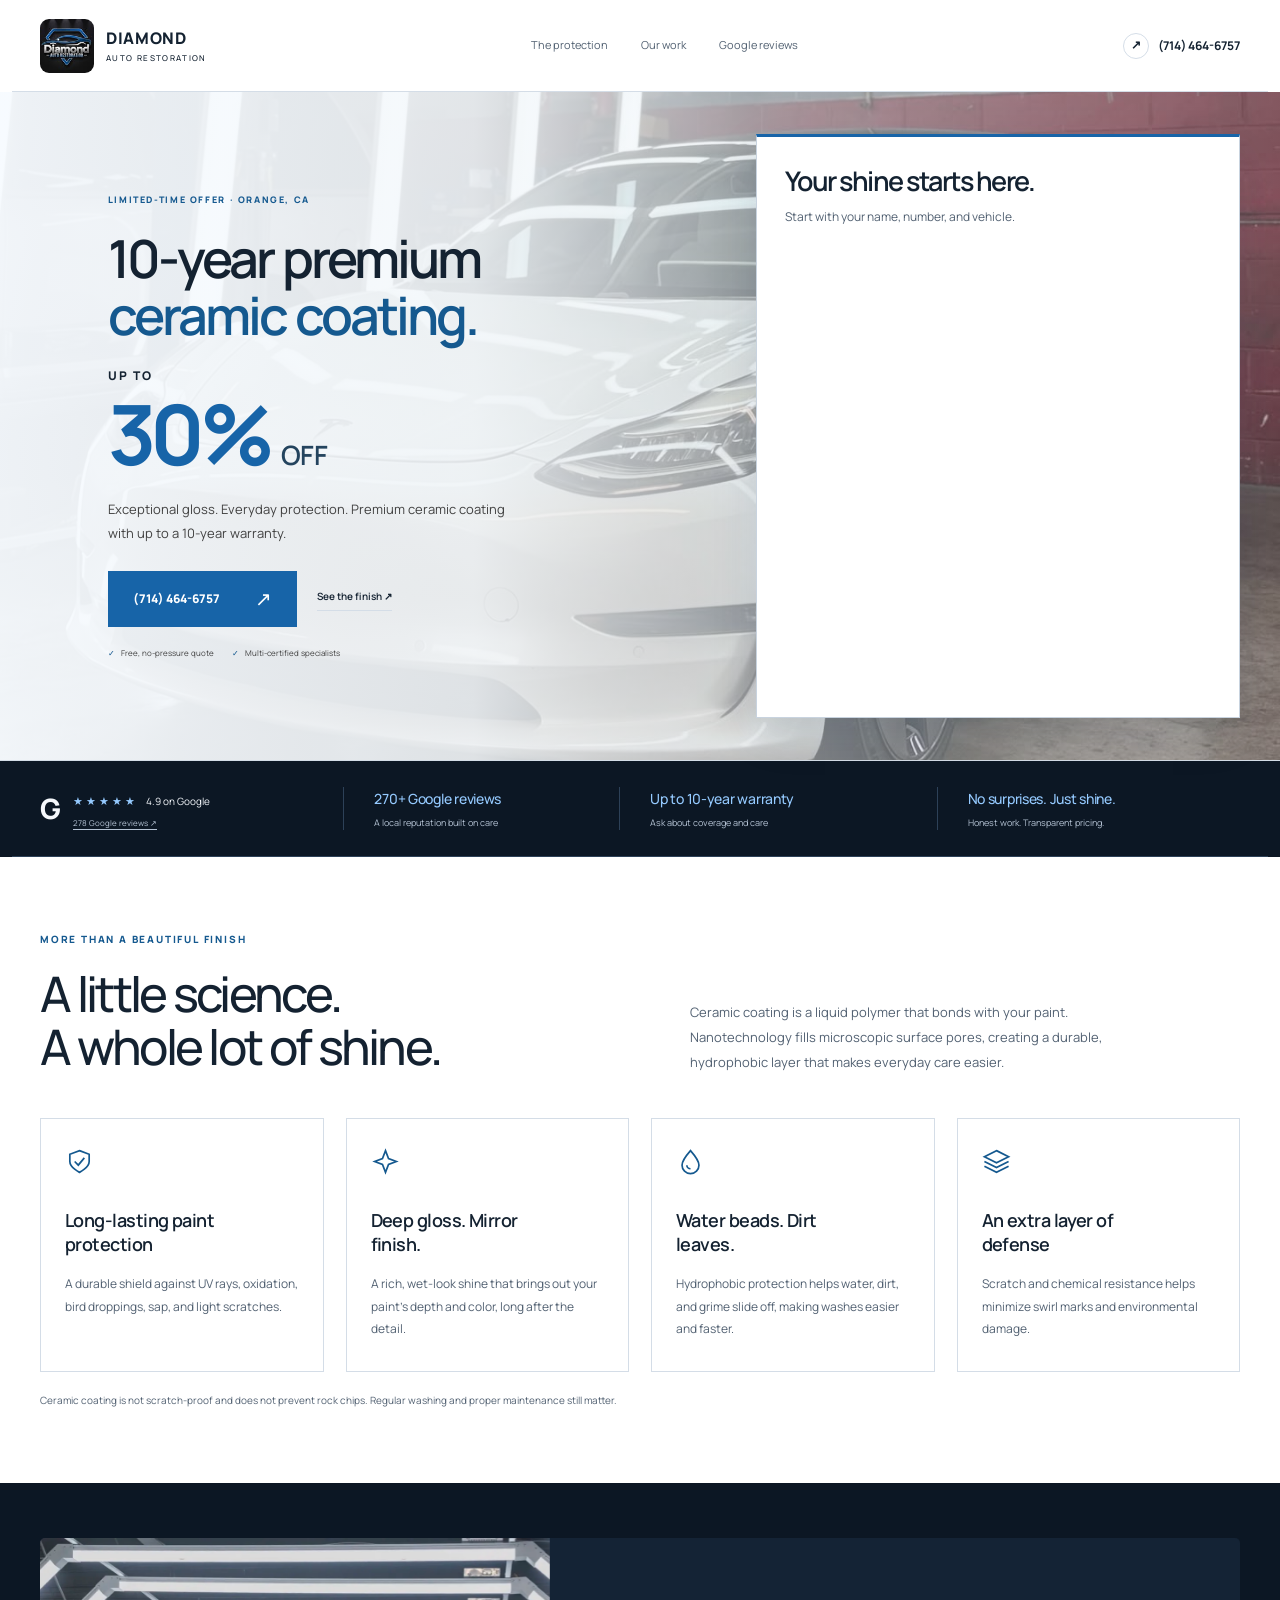
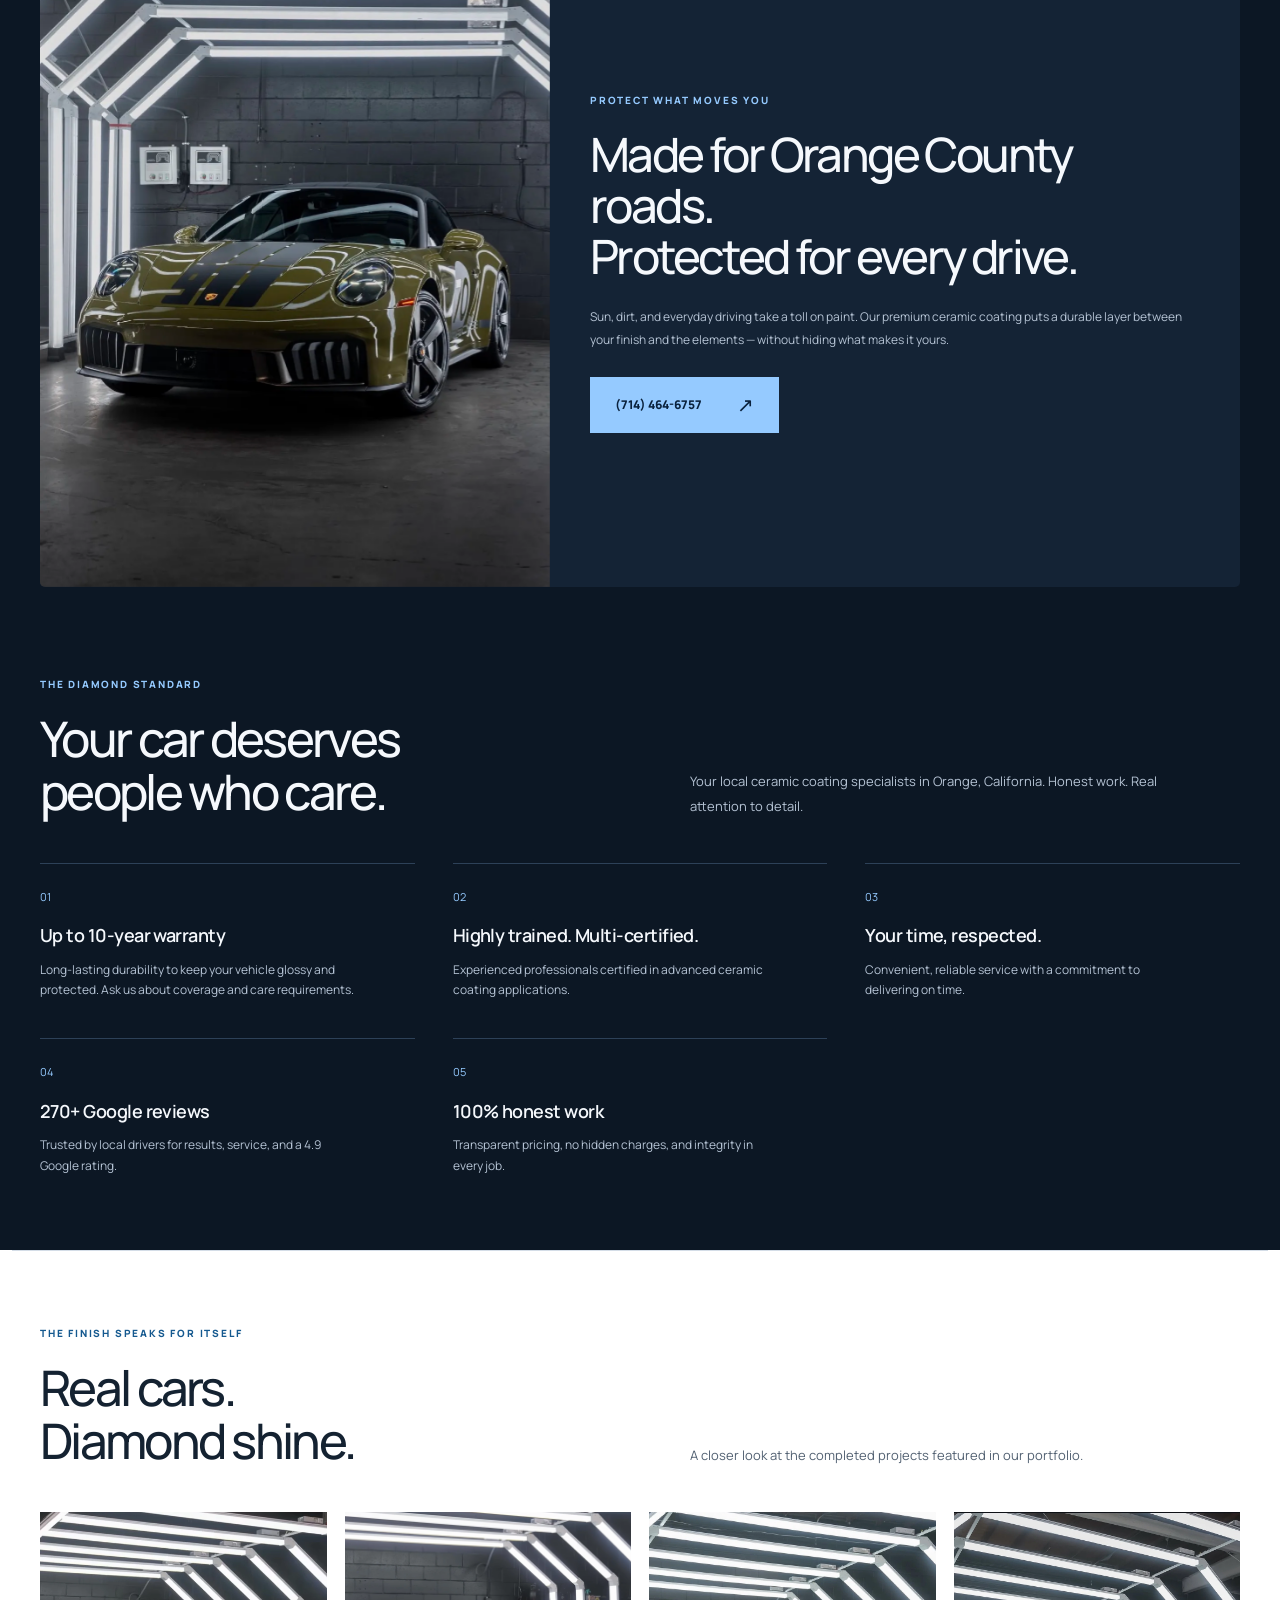
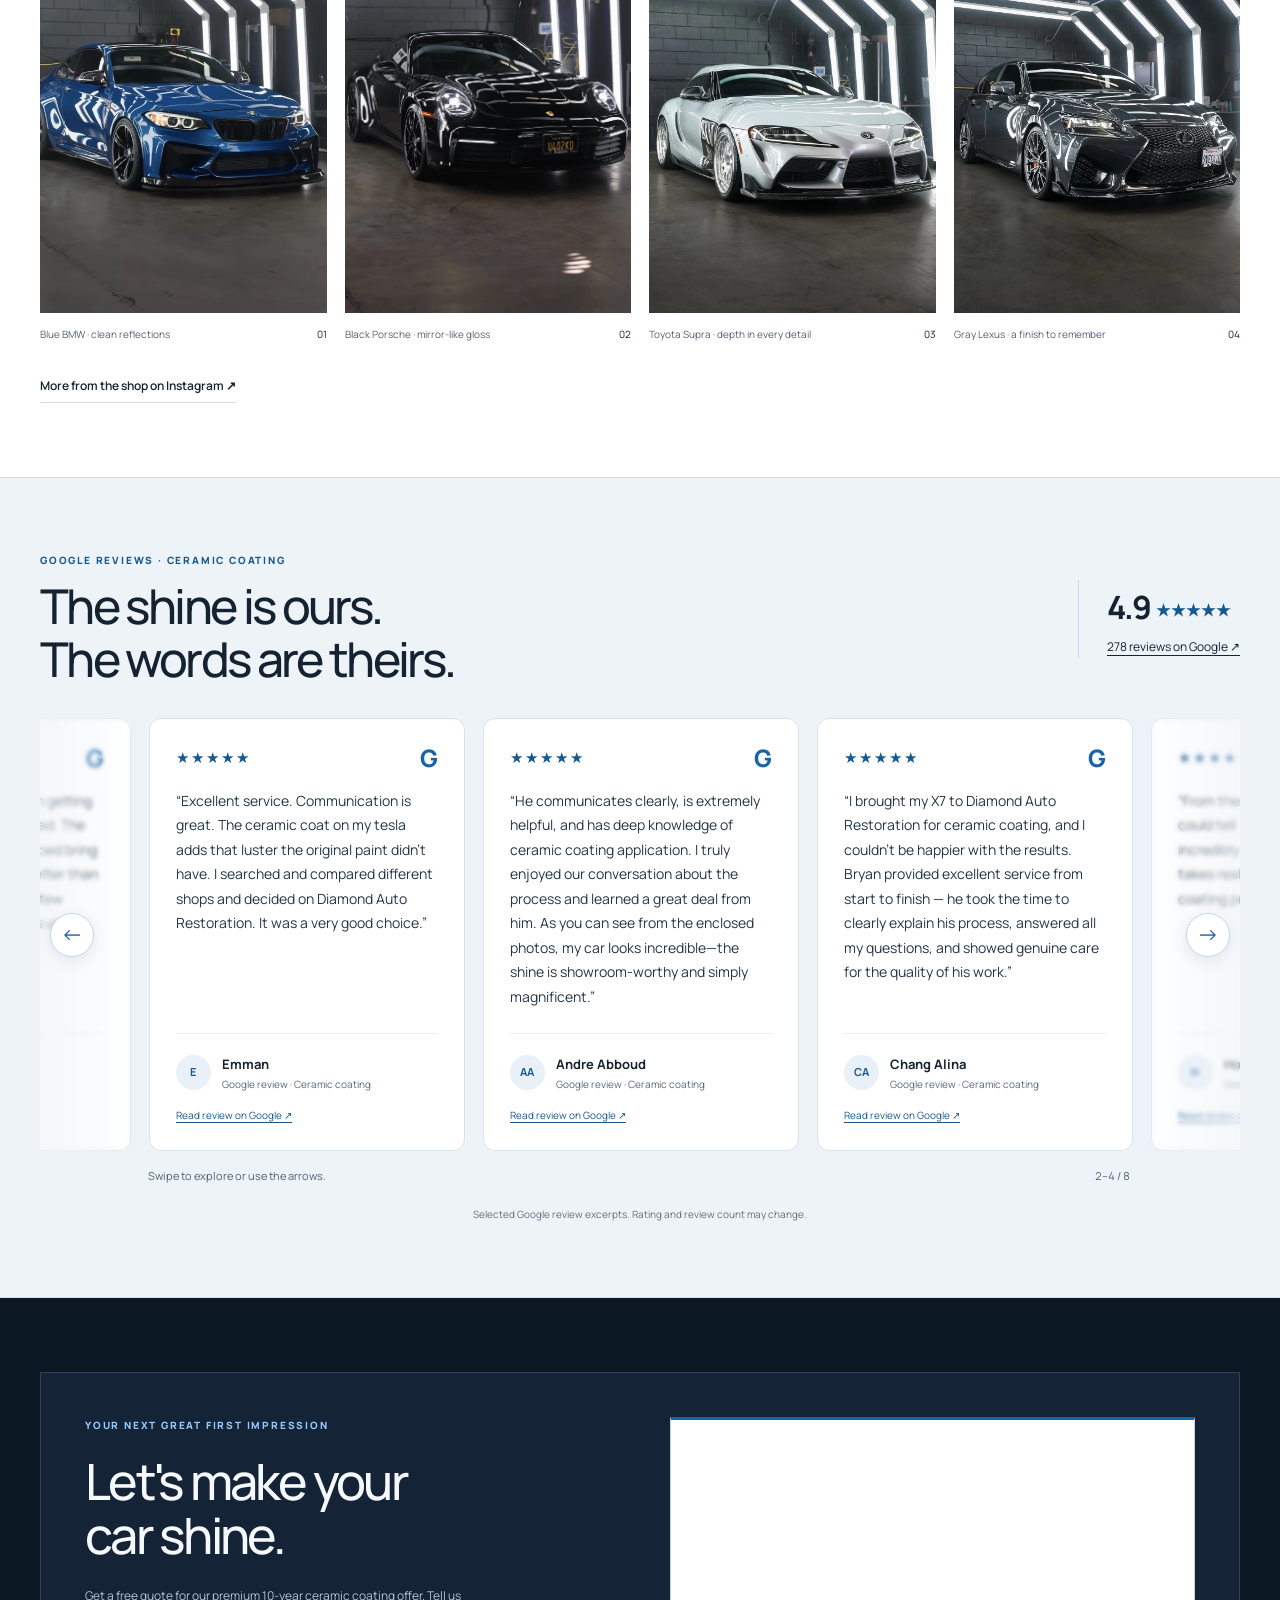
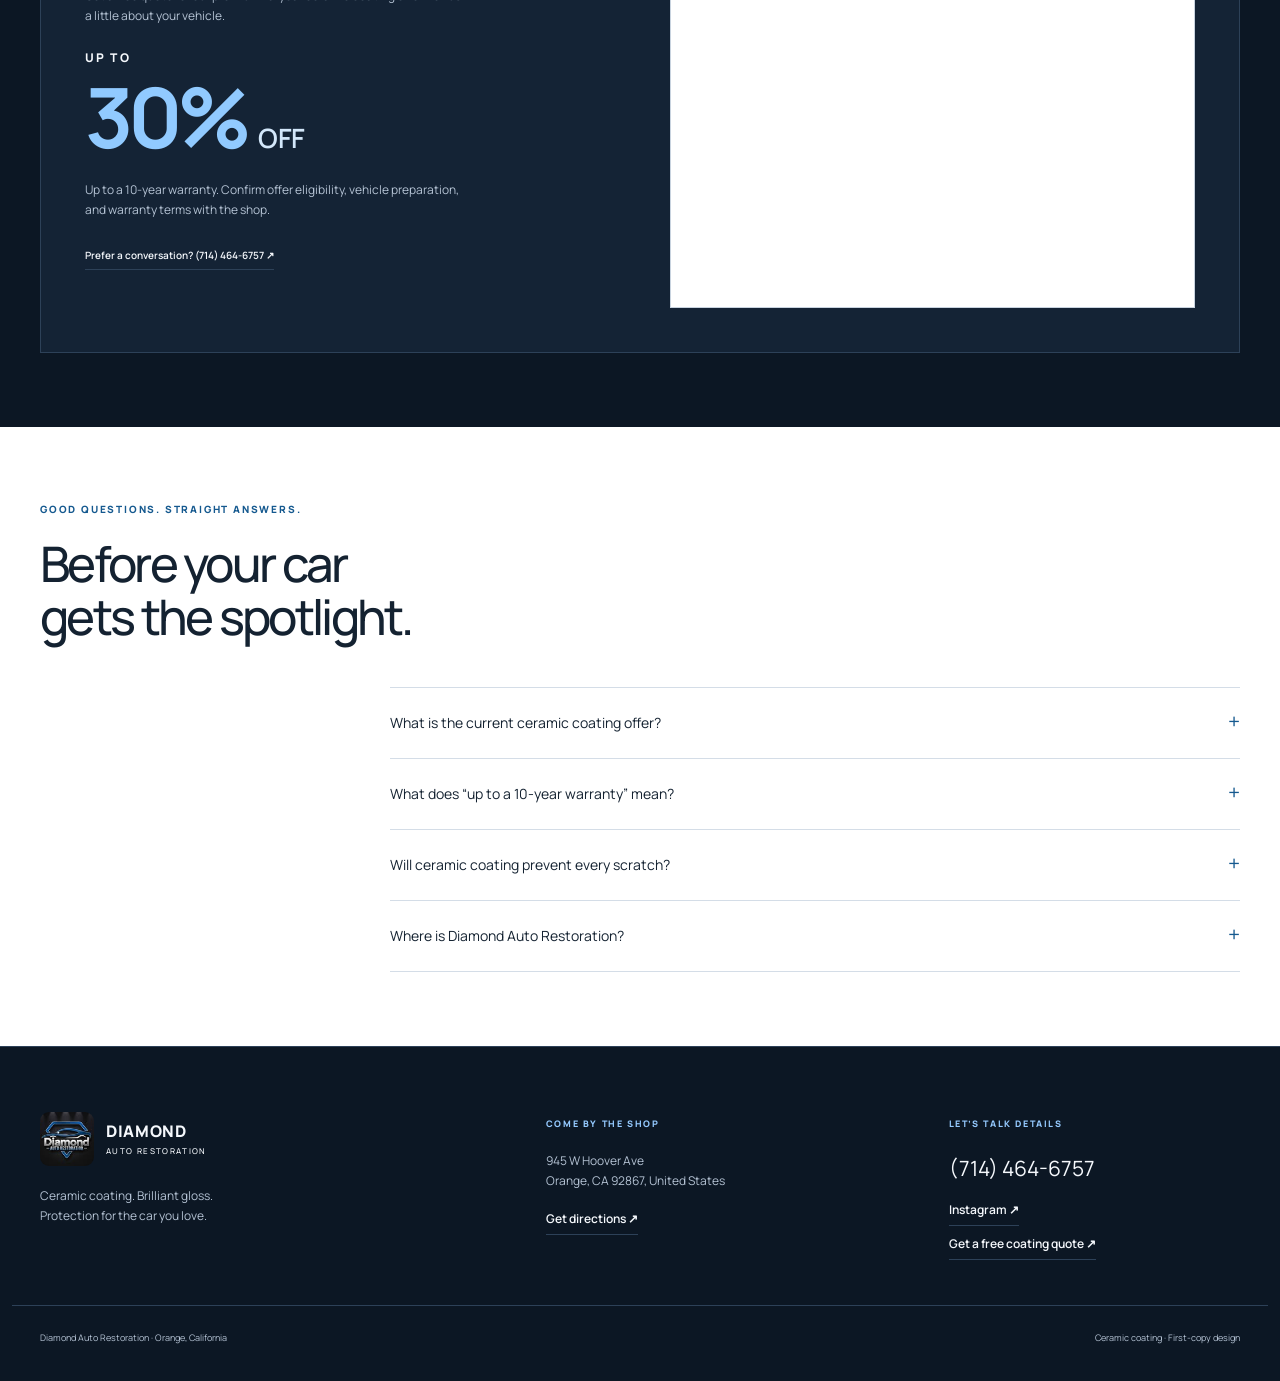
==== commit 648bb244: "Restore padded white card around the lower Diamond form" ====
--- a/index.html
+++ b/index.html
@@ -6,8 +6,10 @@
   Warranty and certification claims still need Diamond approval before publication.
   Both quote placements use Diamond's GHL form GTAlCCv4SFtoIZ1TMQ0A.
   Parser-loaded eager iframes omit layout wrappers to avoid provider-triggered reloads.
-  Only GHL's verified success message routes to thank-you.html; no Google tracking is installed.
+  Only GHL's verified success message routes to thank-you.html.
+  Both pages use Diamond's supplied Google Ads AW-17635979577 and GTM-WRN5WH6K tags, not Super Shine's.
   GHL Custom CSS removes default wrapper padding/margins; provider resizing keeps every field visible.
+  The lower form's white card supplies compact responsive padding independently of the hero form.
   Success-message boundary check: node diamond-auto-restoration/smoke-ghl-success.mjs from the parent directory.
   Logo/bio: https://www.instagram.com/diamond.auto.restoration/
   Portfolio/coating source: https://www.diamondautorestoration.com/services/ceramic-coating
@@ -50,6 +52,22 @@
     });
   </script>
   <script src="https://link.msgsndr.com/js/form_embed.js" defer></script>
+  <!-- Google tag (gtag.js) -->
+  <script async src="https://www.googletagmanager.com/gtag/js?id=AW-17635979577"></script>
+  <script>
+    window.dataLayer = window.dataLayer || [];
+    function gtag(){dataLayer.push(arguments);}
+    gtag('js', new Date());
+
+    gtag('config', 'AW-17635979577');
+  </script>
+  <!-- Google Tag Manager -->
+  <script>(function(w,d,s,l,i){w[l]=w[l]||[];w[l].push({'gtm.start':
+  new Date().getTime(),event:'gtm.js'});var f=d.getElementsByTagName(s)[0],
+  j=d.createElement(s),dl=l!='dataLayer'?'&l='+l:'';j.async=true;j.src=
+  'https://www.googletagmanager.com/gtm.js?id='+i+dl;f.parentNode.insertBefore(j,f);
+  })(window,document,'script','dataLayer','GTM-WRN5WH6K');</script>
+  <!-- End Google Tag Manager -->
   <title>Ceramic Coating in Orange, CA | Diamond Auto Restoration</title>
   <link rel="icon" href="assets/diamond-auto-restoration-instagram-profile.jpg">
   <link rel="preconnect" href="https://fonts.googleapis.com">
@@ -255,5 +273,9 @@
     </div>
     <div class="container footer-bottom"><span>Diamond Auto Restoration · Orange, California</span><span>Ceramic coating · First-copy design</span></div>
   </footer>
+  <!-- Google Tag Manager (noscript) -->
+  <noscript><iframe src="https://www.googletagmanager.com/ns.html?id=GTM-WRN5WH6K"
+  height="0" width="0" style="display:none;visibility:hidden"></iframe></noscript>
+  <!-- End Google Tag Manager (noscript) -->
 </body>
 </html>
--- a/diamond.css
+++ b/diamond.css
@@ -72,7 +72,7 @@
 .review-author small { display: block; color: #596878; font-size: 9px; }
 .review-source { font-size: 9px; color: #15598f; text-decoration: underline; text-underline-offset: 3px; margin-top: 18px; }
 body.diamond-page .quote-layout { gap: 60px; padding: 44px; border-radius: 0; }
-body.diamond-page .ghl-quote { padding: 0; }
+body.diamond-page .ghl-quote { padding: 24px; border: 1px solid #c8d3df; border-top: 3px solid #1764a8; }
 body.diamond-page .ghl-form-frame { min-height: 0; border-radius: 4px; }
 body.diamond-page .faq-list p a { text-decoration: underline; text-underline-offset: 3px; }
 body.diamond-page .site-footer { padding-bottom: 35px; }
@@ -116,6 +116,7 @@
   .reviews-toolbar > span { display: none; }
   .review-card { flex-basis: 86%; padding: 22px; }
   body.diamond-page .quote-layout { padding: 26px 20px; gap: 30px; }
+  body.diamond-page .ghl-quote { padding: 20px; }
 }
 @media (max-width: 380px) {
   body.diamond-page .container { padding-inline: 16px; }
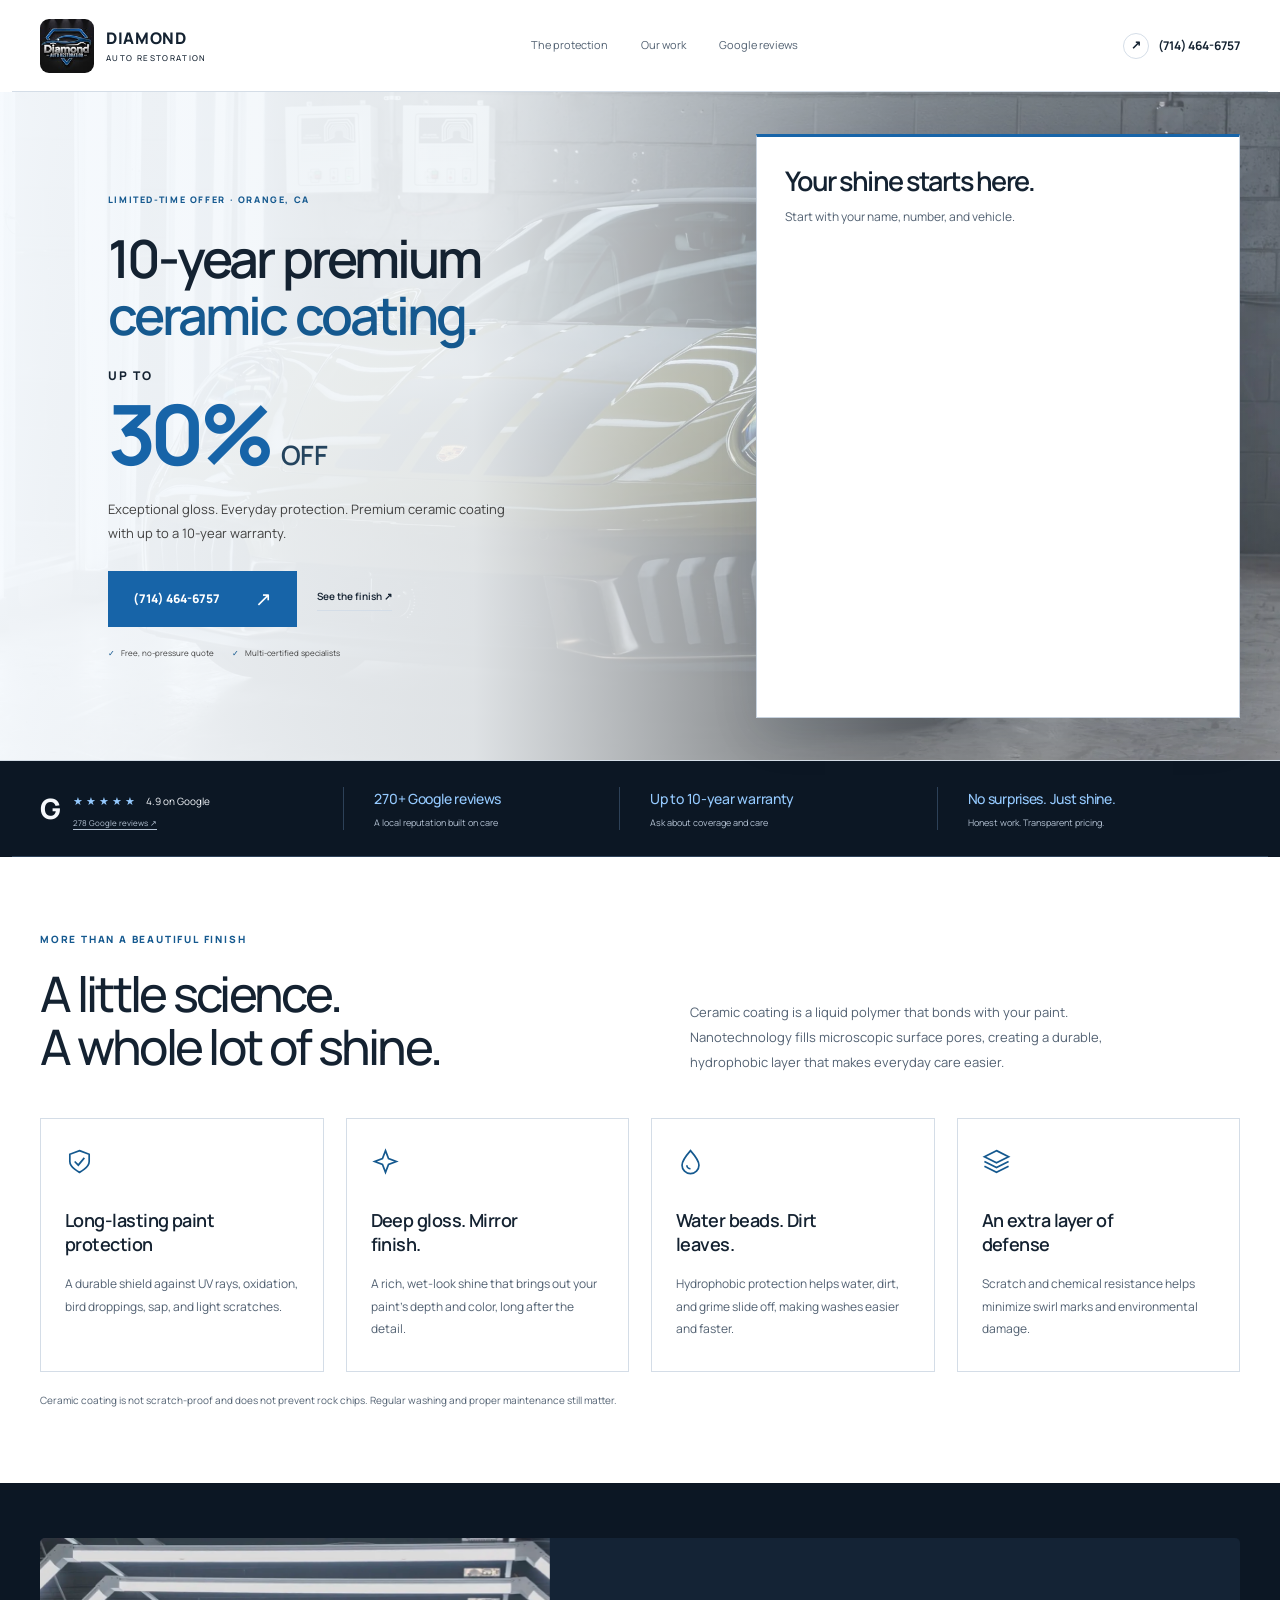
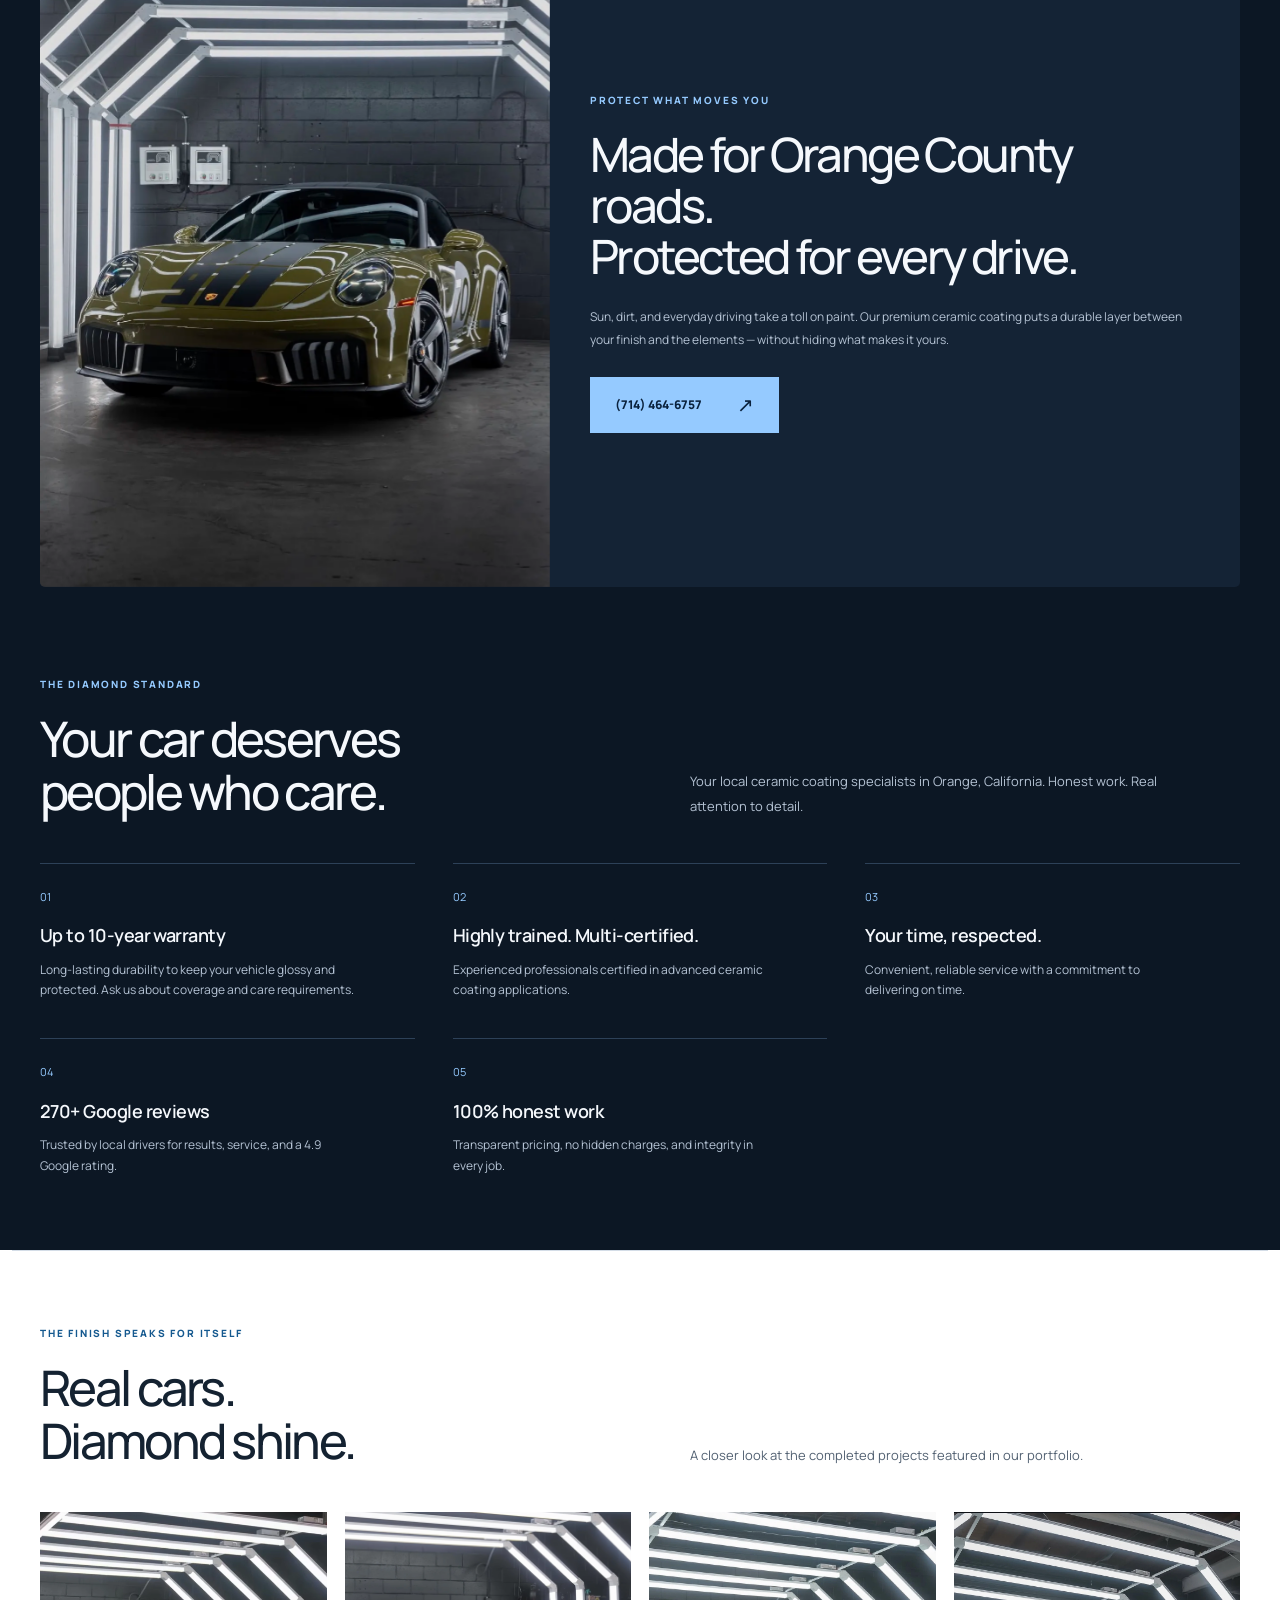
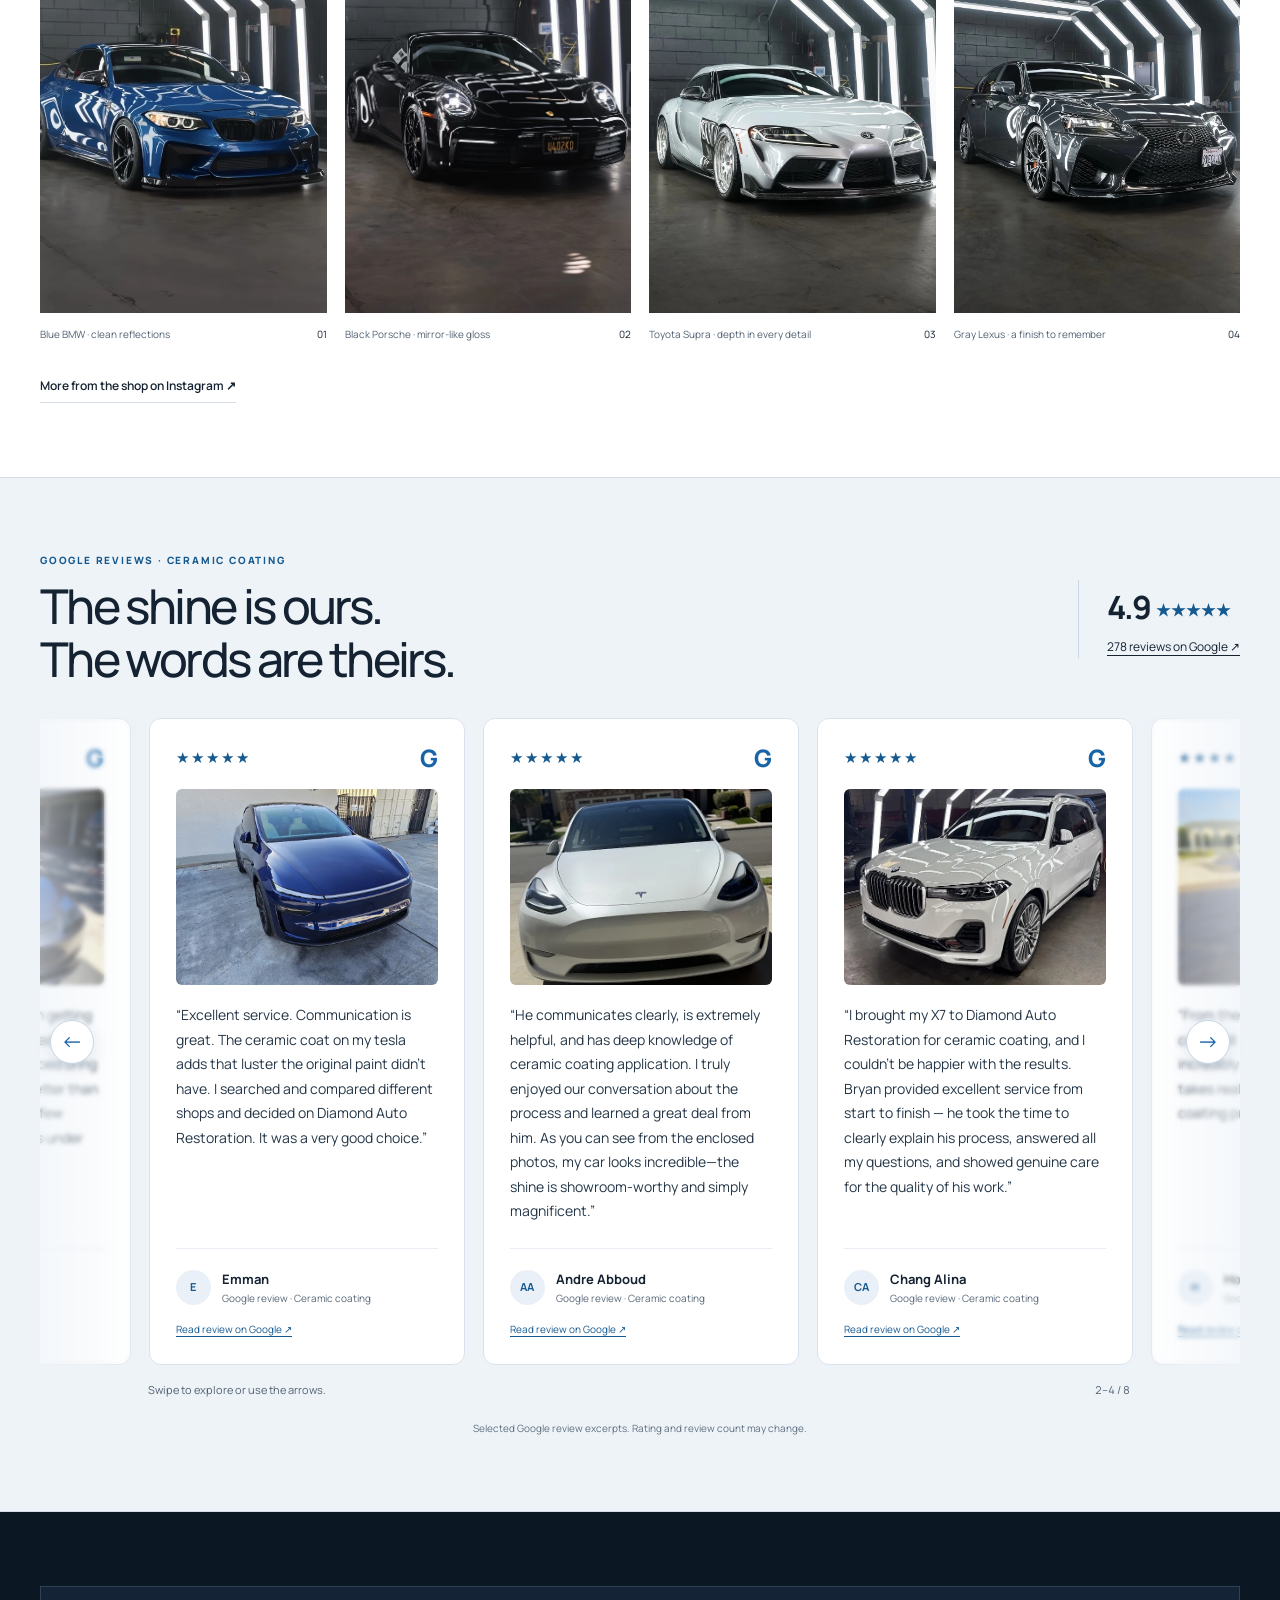
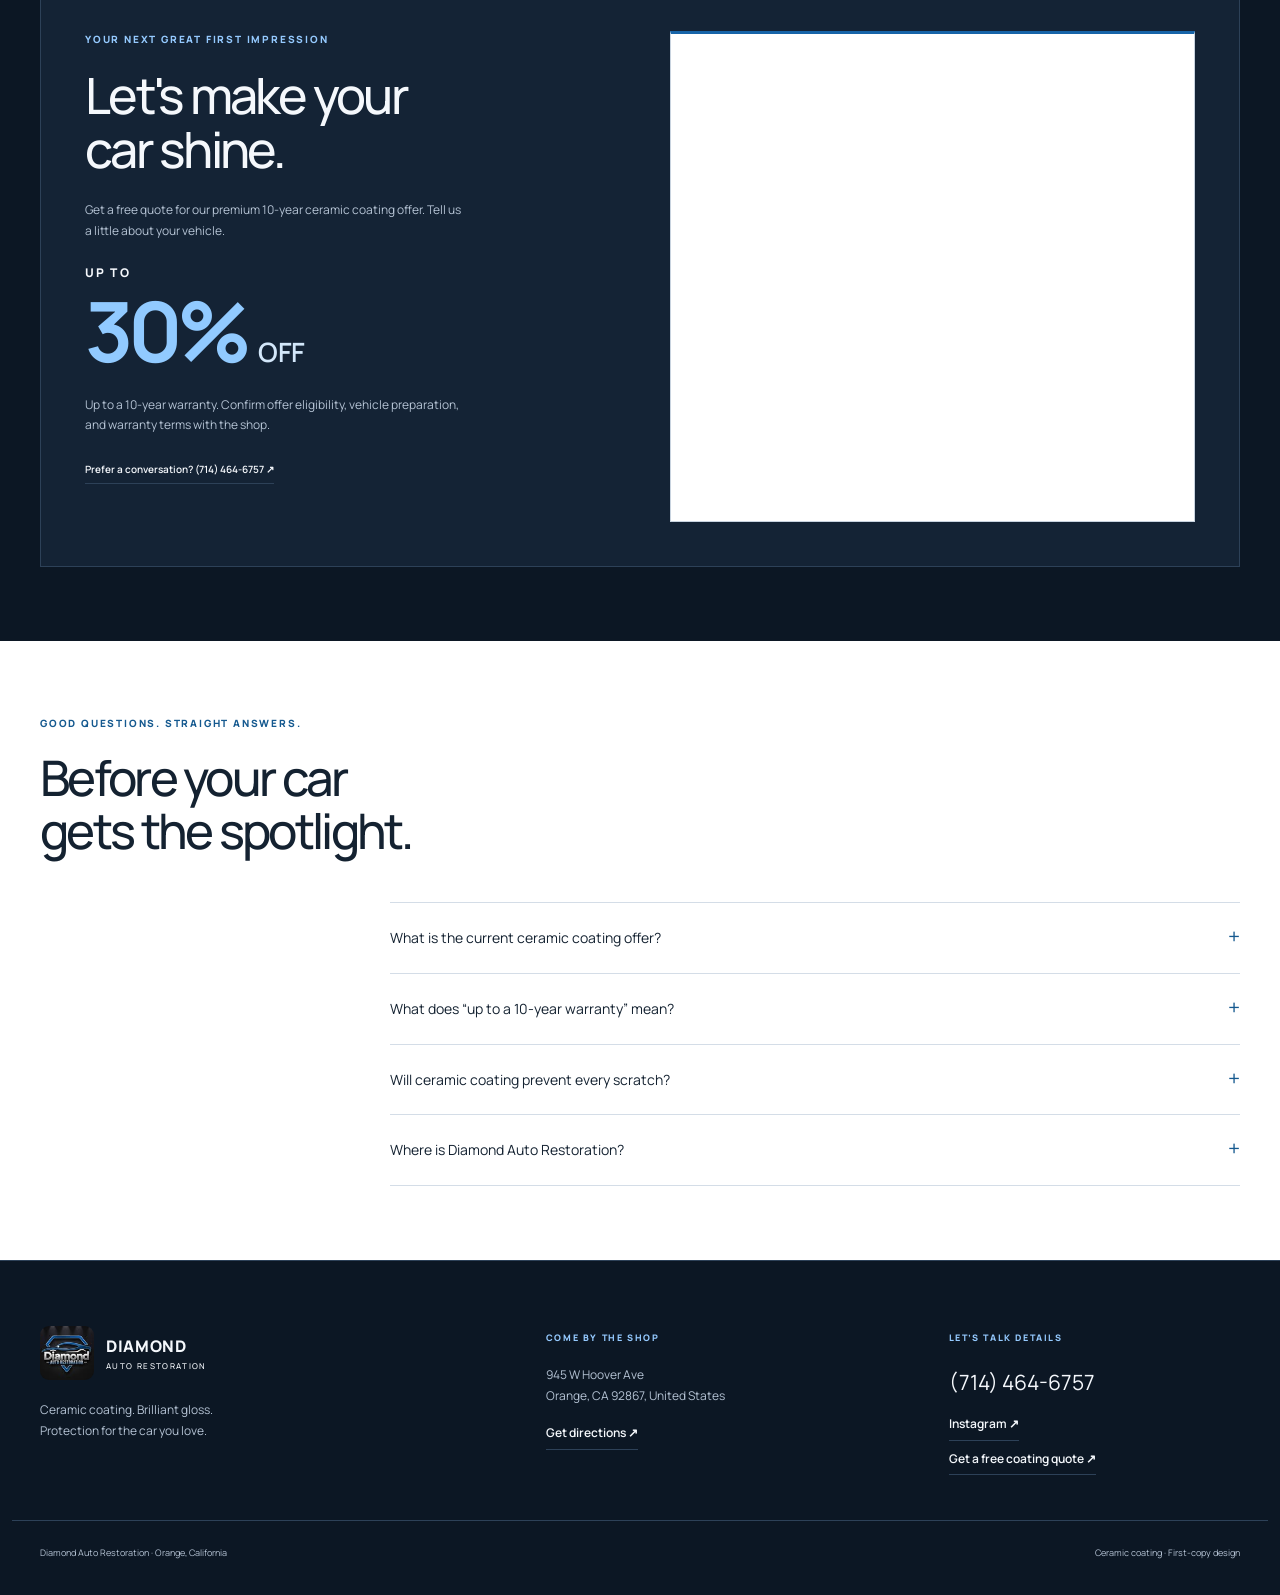
==== commit c86e10d3: "Publish approved Porsche hero and matched review photos" ====
--- a/index.html
+++ b/index.html
@@ -13,7 +13,7 @@
   Success-message boundary check: node diamond-auto-restoration/smoke-ghl-success.mjs from the parent directory.
   Logo/bio: https://www.instagram.com/diamond.auto.restoration/
   Portfolio/coating source: https://www.diamondautorestoration.com/services/ceramic-coating
-  Story and gallery photos supplied by the user; full frames retained. Hero photo unchanged.
+  Story and gallery photos supplied by the user; full frames retained. The gallery is unchanged by the hero update.
   Google listing: https://share.google/E1xnnieaKPSy0a0ZR
   Eight sourced coating reviews; five Tesla-associated through wording or source photos.
   Edit index.html directly. Featured-review comparison and generator have been removed.
@@ -23,6 +23,12 @@
   Native swipe and keyboard navigation stop at the eight real reviews; no duplicate cards.
   Browser regression check: await (await import('./smoke-review-carousel.js')).checkReviewCarousel()
   Each reviewer links to their individual Google Maps review, verified against Google's share data.
+  Review photos: compared 30 attachments across the eight exact Google reviews, matched by reviewer on 2026-10-02.
+  Selected source photo numbers: Oliver Wong 1, Emman 1, Andre Abboud 3, Chang Alina 3, Hosh 4,
+  David Rothman 1, Laura Rodriguez-Gomez 1, Roy David 1. Each card retains its verified individual review link.
+  Local optimized WebP photos fill consistent 4:3 frames; Andre and Laura have adjusted crop positions.
+  The user-supplied Porsche photo (igexport-DdcsZVMmYjr.jpg) is the hero background only; the portfolio gallery remains unchanged.
+  User approved publishing the Porsche hero and matched review-photo updates on 2026-10-02.
   Hero/scroll entrances and hover effects respect reduced motion; content stays visible without JS.
   Public design preview: https://sachita007.github.io/diamond-auto-restoration/
   Publish only this directory to the standalone Sachita007/diamond-auto-restoration repository.
@@ -95,7 +101,7 @@
 
   <main id="main">
     <section class="daylight-hero" aria-labelledby="daylight-title">
-      <img class="daylight-backdrop" src="assets/ceramic-car-01.jpg" alt="" width="1440" height="1800" fetchpriority="high">
+      <img class="daylight-backdrop" src="assets/hero-porsche.webp" alt="" width="1920" height="2398" fetchpriority="high">
       <div class="container daylight-grid">
         <div class="daylight-copy">
           <span class="eyebrow">LIMITED-TIME OFFER · ORANGE, CA</span>
@@ -177,48 +183,56 @@
             <div id="review-track" class="review-track" role="region" aria-label="Ceramic coating customer reviews" aria-describedby="reviews-help" tabindex="0">
           <article class="review-card" aria-label="Review 1 of 8">
             <div class="review-top"><span class="stars" aria-label="5 out of 5 stars">★★★★★</span><span class="google-letter" aria-hidden="true">G</span></div>
+            <img class="review-photo" src="assets/review-oliver-wong.webp" alt="Tesla Model 3 photographed by Oliver Wong in his Google review" width="600" height="800" loading="lazy" decoding="async">
             <blockquote>“Bryan did an awesome job with getting my Tesla Model 3 ceramic coated. The one step polish he did really helped bring out the paint shine and even better than factory when I had picked it up few weeks back. Car looks like glass under the sun.”</blockquote>
             <div class="review-author"><span class="avatar" aria-hidden="true">OW</span><div><strong>Oliver Wong</strong><small>Google review · Ceramic coating</small></div></div>
             <a class="review-source" href="https://www.google.com/maps/reviews/data=!4m8!14m7!1m6!2m5!1sCi9DQUlRQUNvZENodHljRjlvT25wS2JUSlVlV3d0YnpSRlVXRjVSRzVEUlVsbE1FRRAB!2m1!1s0x0:0xcd00a40884d2c990!3m1!1s2@1:CAIQACodChtycF9oOnpKbTJUeWwtbzRFUWF5RG5DRUllMEE%7C%7C?hl=en-GB" target="_blank" rel="noopener noreferrer">Read review on Google ↗</a>
           </article>
           <article class="review-card" aria-label="Review 2 of 8">
             <div class="review-top"><span class="stars" aria-label="5 out of 5 stars">★★★★★</span><span class="google-letter" aria-hidden="true">G</span></div>
+            <img class="review-photo" src="assets/review-emman.webp" alt="Blue Tesla photographed by Emman in their Google review" width="800" height="600" loading="lazy" decoding="async">
             <blockquote>“Excellent service. Communication is great. The ceramic coat on my tesla adds that luster the original paint didn't have. I searched and compared different shops and decided on Diamond Auto Restoration. It was a very good choice.”</blockquote>
             <div class="review-author"><span class="avatar" aria-hidden="true">E</span><div><strong>Emman</strong><small>Google review · Ceramic coating</small></div></div>
             <a class="review-source" href="https://www.google.com/maps/reviews/data=!4m8!14m7!1m6!2m5!1sCi9DQUlRQUNvZENodHljRjlvT25kRWJWcDFRbUZPVFhsdGEzaEdZakJXTTFNek1tYxAB!2m1!1s0x0:0xcd00a40884d2c990!3m1!1s2@1:CAIQACodChtycF9oOndEbVp1QmFOTXlta3hGYjBWM1MzMmc%7C%7C?hl=en-GB" target="_blank" rel="noopener noreferrer">Read review on Google ↗</a>
           </article>
           <article class="review-card" aria-label="Review 3 of 8">
             <div class="review-top"><span class="stars" aria-label="5 out of 5 stars">★★★★★</span><span class="google-letter" aria-hidden="true">G</span></div>
+            <img class="review-photo" src="assets/review-andre-abboud.webp" alt="White Tesla photographed by Andre Abboud in his Google review" width="600" height="800" loading="lazy" decoding="async" style="object-position: center 30%">
             <blockquote>“He communicates clearly, is extremely helpful, and has deep knowledge of ceramic coating application. I truly enjoyed our conversation about the process and learned a great deal from him. As you can see from the enclosed photos, my car looks incredible—the shine is showroom-worthy and simply magnificent.”</blockquote>
             <div class="review-author"><span class="avatar" aria-hidden="true">AA</span><div><strong>Andre Abboud</strong><small>Google review · Ceramic coating</small></div></div>
             <a class="review-source" href="https://www.google.com/maps/reviews/data=!4m8!14m7!1m6!2m5!1sCi9DQUlRQUNvZENodHljRjlvT2tWU0xYVlNOVXRDZVdkWFgweFBRMUZOVUhremRIYxAB!2m1!1s0x0:0xcd00a40884d2c990!3m1!1s2@1:CAIQACodChtycF9oOkVSLXVSNUtCeWdXX0xPQ1FNUHkzdHc%7C%7C?hl=en-GB" target="_blank" rel="noopener noreferrer">Read review on Google ↗</a>
           </article>
           <article class="review-card" aria-label="Review 4 of 8">
             <div class="review-top"><span class="stars" aria-label="5 out of 5 stars">★★★★★</span><span class="google-letter" aria-hidden="true">G</span></div>
+            <img class="review-photo" src="assets/review-chang-alina.webp" alt="White BMW X7 photographed by Chang Alina in their Google review" width="600" height="800" loading="lazy" decoding="async">
             <blockquote>“I brought my X7 to Diamond Auto Restoration for ceramic coating, and I couldn't be happier with the results. Bryan provided excellent service from start to finish — he took the time to clearly explain his process, answered all my questions, and showed genuine care for the quality of his work.”</blockquote>
             <div class="review-author"><span class="avatar" aria-hidden="true">CA</span><div><strong>Chang Alina</strong><small>Google review · Ceramic coating</small></div></div>
             <a class="review-source" href="https://www.google.com/maps/reviews/data=!4m8!14m7!1m6!2m5!1sCi9DQUlRQUNvZENodHljRjlvT2xZMFMxaFJaelUzYlRoVFlTMUlWRVJGUXpkaE1HYxAB!2m1!1s0x0:0xcd00a40884d2c990!3m1!1s2@1:CAIQACodChtycF9oOlY0S1hRZzU3bThTYS1IVERFQzdhMGc%7C%7C?hl=en-GB" target="_blank" rel="noopener noreferrer">Read review on Google ↗</a>
           </article>
           <article class="review-card" aria-label="Review 5 of 8">
             <div class="review-top"><span class="stars" aria-label="5 out of 5 stars">★★★★★</span><span class="google-letter" aria-hidden="true">G</span></div>
+            <img class="review-photo" src="assets/review-hosh.webp" alt="Red Tesla photographed by Hosh in their Google review" width="800" height="600" loading="lazy" decoding="async">
             <blockquote>“From the moment I dropped off my car, I could tell I was in good hands. He’s incredibly detail oriented, patient, and takes real pride in his work! The ceramic coating process was meticulous.”</blockquote>
             <div class="review-author"><span class="avatar" aria-hidden="true">H</span><div><strong>Hosh</strong><small>Google review · Ceramic coating</small></div></div>
             <a class="review-source" href="https://www.google.com/maps/reviews/data=!4m8!14m7!1m6!2m5!1sChZDSUhNMG9nS0VJQ0FnTUNZMUllWVdnEAE!2m1!1s0x0:0xcd00a40884d2c990!3m1!1s2@1:CIHM0ogKEICAgMCY1IeYWg%7C%7C?hl=en-GB" target="_blank" rel="noopener noreferrer">Read review on Google ↗</a>
           </article>
           <article class="review-card" aria-label="Review 6 of 8">
             <div class="review-top"><span class="stars" aria-label="5 out of 5 stars">★★★★★</span><span class="google-letter" aria-hidden="true">G</span></div>
+            <img class="review-photo" src="assets/review-david-rothman.webp" alt="Red Tesla photographed by David Rothman in his Google review" width="600" height="800" loading="lazy" decoding="async">
             <blockquote>“Diamond Auto Restoration was my choice for a coating of ceramic wax. I purchased a new Tesla and needed the treatment rapidly. I received a quote, accepted it and dropped my Tesla at their location. Four hours later I picked it up.”</blockquote>
             <div class="review-author"><span class="avatar" aria-hidden="true">DR</span><div><strong>David Rothman</strong><small>Google review · Ceramic coating</small></div></div>
             <a class="review-source" href="https://www.google.com/maps/reviews/data=!4m8!14m7!1m6!2m5!1sCi9DQUlRQUNvZENodHljRjlvT2poQmNHOHdkRjh5WVZkZk1GcHRlWEpNU25sVlVFRRAB!2m1!1s0x0:0xcd00a40884d2c990!3m1!1s2@1:CAIQACodChtycF9oOjhBcG8wdF8yYVdfMFpteXJMSnlVUEE%7C%7C?hl=en-GB" target="_blank" rel="noopener noreferrer">Read review on Google ↗</a>
           </article>
           <article class="review-card" aria-label="Review 7 of 8">
             <div class="review-top"><span class="stars" aria-label="5 out of 5 stars">★★★★★</span><span class="google-letter" aria-hidden="true">G</span></div>
+            <img class="review-photo" src="assets/review-laura-rodriguez-gomez.webp" alt="Honda Pilot photographed by Laura Rodriguez-Gomez in her Google review" width="600" height="800" loading="lazy" decoding="async" style="object-position: center 60%">
             <blockquote>“I recently had my Honda Pilot ceramic coated at this establishment, and the results exceeded my expectations. From start to finish, the team was professional, knowledgeable, and took the time to explain the process and benefits of ceramic coating.”</blockquote>
             <div class="review-author"><span class="avatar" aria-hidden="true">LR</span><div><strong>Laura Rodriguez-Gomez</strong><small>Google review · Ceramic coating</small></div></div>
             <a class="review-source" href="https://www.google.com/maps/reviews/data=!4m8!14m7!1m6!2m5!1sCi9DQUlRQUNvZENodHljRjlvT2pKRWVIQkxRazlIVFY5M1MxVkhURFZTYm1seVVuYxAB!2m1!1s0x0:0xcd00a40884d2c990!3m1!1s2@1:CAIQACodChtycF9oOjJEeHBLQk9HTV93S1VHTDVSbmlyUnc%7C%7C?hl=en-GB" target="_blank" rel="noopener noreferrer">Read review on Google ↗</a>
           </article>
           <article class="review-card" aria-label="Review 8 of 8">
             <div class="review-top"><span class="stars" aria-label="5 out of 5 stars">★★★★★</span><span class="google-letter" aria-hidden="true">G</span></div>
+            <img class="review-photo" src="assets/review-roy-david.webp" alt="Gray Tesla photographed by Roy David in his Google review" width="600" height="800" loading="lazy" decoding="async">
             <blockquote>“Love the result of the ceramic coating by Diamond Auto Restoration. They have their own shop that you go to and not someone that comes to your place and do it outside.”</blockquote>
             <div class="review-author"><span class="avatar" aria-hidden="true">RD</span><div><strong>Roy David</strong><small>Google review · Ceramic coating</small></div></div>
             <a class="review-source" href="https://www.google.com/maps/reviews/data=!4m8!14m7!1m6!2m5!1sCi9DQUlRQUNvZENodHljRjlvT2tWelJHVlhVbVZuZVhaTU1EVlliR2gwYW5kclgzYxAB!2m1!1s0x0:0xcd00a40884d2c990!3m1!1s2@1:CAIQACodChtycF9oOkVzRGVXUmVneXZMMDVYbGh0andrX3c%7C%7C?hl=en-GB" target="_blank" rel="noopener noreferrer">Read review on Google ↗</a>
--- a/review-variants.css
+++ b/review-variants.css
@@ -16,6 +16,7 @@
 .review-card:first-child { margin-left: calc(var(--peek) + var(--review-gap)); }
 .review-card:last-child { margin-right: calc(var(--peek) + var(--review-gap)); }
 .review-top { margin-bottom: 18px; }
+.review-photo { display: block; width: 100%; height: auto; aspect-ratio: 4 / 3; object-fit: cover; background: #eef3f8; border-radius: 6px; margin-bottom: 18px; }
 .review-top .stars { font-size: 15px; letter-spacing: 2px; }
 .review-card blockquote { font-size: 14px; line-height: 1.75; margin-bottom: 24px; }
 .review-author { padding-top: 18px; border-top: 1px solid #e8eef4; }
